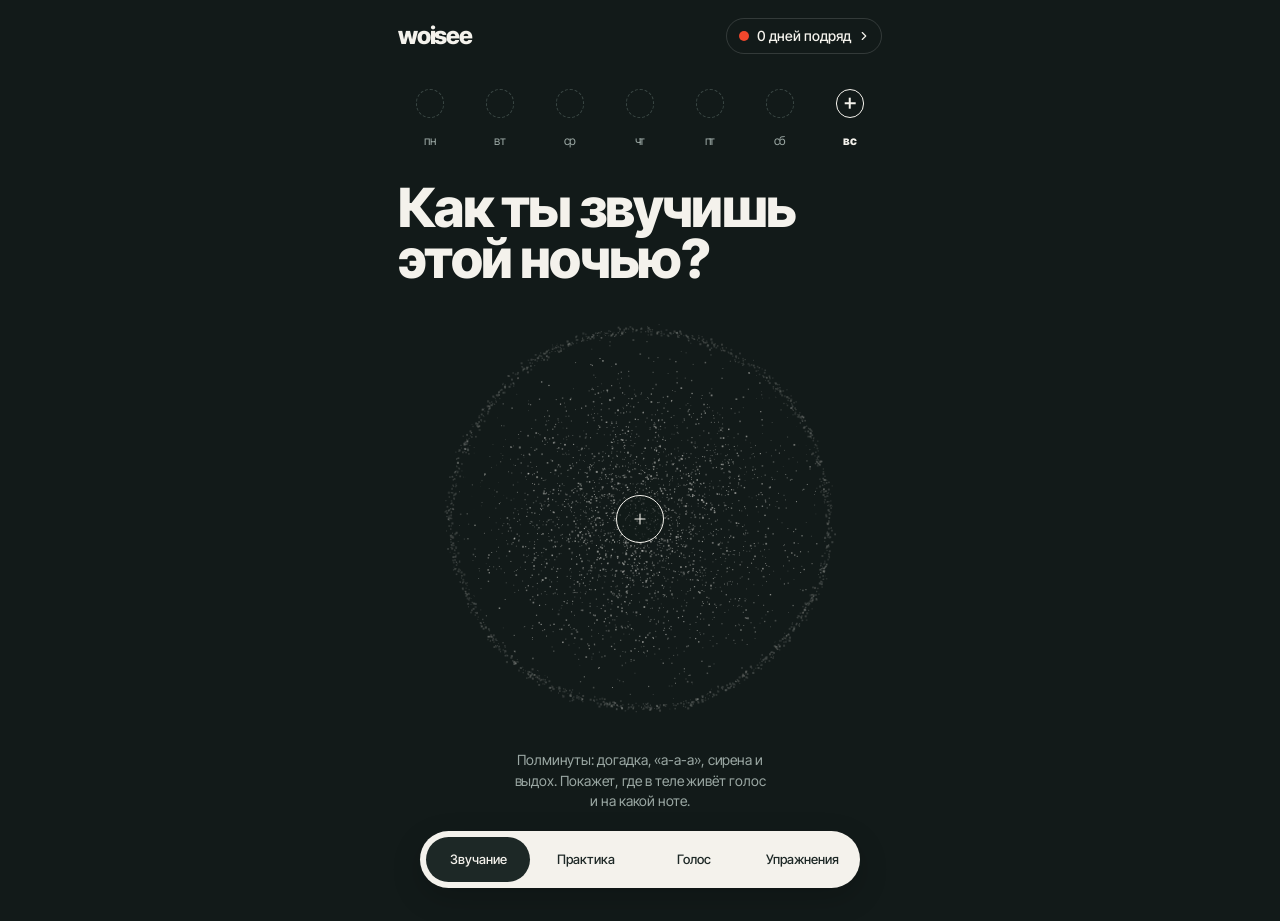
==== index.html @ 91c47e4f "Отпечаток: тело стоит на капсуле, подписи зон на всех шагах; кнопки меньше; профиль без повтора - сц" ====
<!doctype html>
<html lang="ru">
<head>
<meta charset="utf-8">
<meta name="viewport" content="width=device-width,initial-scale=1,viewport-fit=cover">
<meta name="theme-color" content="#121A19">
<meta name="apple-mobile-web-app-capable" content="yes">
<meta name="mobile-web-app-capable" content="yes">
<meta name="apple-mobile-web-app-title" content="woisee">
<meta name="apple-mobile-web-app-status-bar-style" content="black-translucent">
<meta name="description" content="Ежедневные занятия голосом на 15–30 минут">
<link rel="manifest" href="manifest.webmanifest">
<link rel="apple-touch-icon" href="apple-touch-icon.png">
<link rel="icon" type="image/png" href="icon-192.png">
<title>woisee</title>
<style>
@font-face{font-family:'Inter Tight';font-style:normal;font-weight:300;font-display:swap;src:url([data-uri]) format('woff2');unicode-range:U+0301,U+0400-045F,U+0490-0491,U+04B0-04B1,U+2116}
@font-face{font-family:'Inter Tight';font-style:normal;font-weight:300;font-display:swap;src:url([data-uri]) format('woff2');unicode-range:U+0000-00FF,U+0131,U+0152-0153,U+02BB-02BC,U+02C6,U+02DA,U+02DC,U+0304,U+0308,U+0329,U+2000-206F,U+2074,U+20AC,U+2122,U+2191,U+2193,U+2212,U+2215,U+FEFF,U+FFFD}
@font-face{font-family:'Inter Tight';font-style:normal;font-weight:400;font-display:swap;src:url([data-uri]) format('woff2');unicode-range:U+0301,U+0400-045F,U+0490-0491,U+04B0-04B1,U+2116}
@font-face{font-family:'Inter Tight';font-style:normal;font-weight:400;font-display:swap;src:url([data-uri]) format('woff2');unicode-range:U+0000-00FF,U+0131,U+0152-0153,U+02BB-02BC,U+02C6,U+02DA,U+02DC,U+0304,U+0308,U+0329,U+2000-206F,U+2074,U+20AC,U+2122,U+2191,U+2193,U+2212,U+2215,U+FEFF,U+FFFD}
@font-face{font-family:'Inter Tight';font-style:normal;font-weight:500;font-display:swap;src:url([data-uri]) format('woff2');unicode-range:U+0301,U+0400-045F,U+0490-0491,U+04B0-04B1,U+2116}
@font-face{font-family:'Inter Tight';font-style:normal;font-weight:500;font-display:swap;src:url([data-uri]) format('woff2');unicode-range:U+0000-00FF,U+0131,U+0152-0153,U+02BB-02BC,U+02C6,U+02DA,U+02DC,U+0304,U+0308,U+0329,U+2000-206F,U+2074,U+20AC,U+2122,U+2191,U+2193,U+2212,U+2215,U+FEFF,U+FFFD}
@font-face{font-family:'Inter Tight';font-style:normal;font-weight:600;font-display:swap;src:url([data-uri]) format('woff2');unicode-range:U+0301,U+0400-045F,U+0490-0491,U+04B0-04B1,U+2116}
@font-face{font-family:'Inter Tight';font-style:normal;font-weight:600;font-display:swap;src:url([data-uri]) format('woff2');unicode-range:U+0000-00FF,U+0131,U+0152-0153,U+02BB-02BC,U+02C6,U+02DA,U+02DC,U+0304,U+0308,U+0329,U+2000-206F,U+2074,U+20AC,U+2122,U+2191,U+2193,U+2212,U+2215,U+FEFF,U+FFFD}
@font-face{font-family:'Inter Tight';font-style:normal;font-weight:800;font-display:swap;src:url([data-uri]) format('woff2');unicode-range:U+0301,U+0400-045F,U+0490-0491,U+04B0-04B1,U+2116}
@font-face{font-family:'Inter Tight';font-style:normal;font-weight:800;font-display:swap;src:url([data-uri]) format('woff2');unicode-range:U+0000-00FF,U+0131,U+0152-0153,U+02BB-02BC,U+02C6,U+02DA,U+02DC,U+0304,U+0308,U+0329,U+2000-206F,U+2074,U+20AC,U+2122,U+2191,U+2193,U+2212,U+2215,U+FEFF,U+FFFD}

:root{padding-top:env(safe-area-inset-top,0px);padding-bottom:env(safe-area-inset-bottom,0px)}
body{margin:0;overscroll-behavior-y:none}
[hidden]{display:none!important}
img{max-width:100%}
button,.item,.row{touch-action:manipulation;-webkit-user-select:none;user-select:none}
.backup{display:flex;gap:10px;flex-wrap:wrap}

/* Layout: Swiss-style single column on warm grey paper. Huge numerals as heroes, hairline rules, a stack of colored block cards, a floating black capsule for nav and for the timer.
   Deliberately one light visual world, like the references. */
:root{
  /* palette, dark by default: Ebony ground, Vanilla text; Raspberry, Lemon Lime, Kale, Vanilla blocks; signal red */
  --paper:#121A19; --paper-2:#1D2826; --ink:#F4F2EC; --muted:#9AA7A3; --rule:rgba(255,254,252,.14); --soft:#2C3836;
  --signal:#F0472C; --lime:#ECF176; --deep:#DCDFD8;
  --rasp:#E780C0; --kale:#5EA879; --ebony:#192524; --vanilla:#FFFEFC;
  --f:"Inter Tight","Helvetica Neue",Helvetica,Arial,system-ui,sans-serif;
  color-scheme:dark;
}
html,body{height:100%}
body{background:var(--paper);color:var(--ink);font-family:var(--f);font-size:16px;line-height:1.45;-webkit-tap-highlight-color:transparent;letter-spacing:-.005em}
*{box-sizing:border-box}
button{font:inherit;color:inherit;background:none;border:0;cursor:pointer;padding:0;text-align:inherit}
button:focus-visible{outline:2px solid var(--signal);outline-offset:2px;border-radius:10px}
h1,h2,h3,h4{margin:0;text-wrap:balance;font-weight:800;letter-spacing:-.03em}
p{margin:0}
.num{font-variant-numeric:tabular-nums}
.b-body,.b-breath,.b-phon,.b-stage,.b-artic{--cf:var(--ebony);--cl:rgba(25,37,36,.2);--cbox:rgba(255,255,255,.55);--ca:var(--ebony)}
.b-body{--c:var(--rasp);--cai:var(--rasp)} .b-breath{--c:var(--lime);--cai:var(--lime)} .b-phon{--c:var(--kale);--cai:var(--kale);--cbox:rgba(255,255,255,.4)} .b-stage{--c:#D6DCD5;--cai:#D6DCD5}
.b-artic{--c:var(--vanilla);--cai:var(--vanilla);--cbox:rgba(25,37,36,.07)}
.b-duo{--c:#C9E2D3;--cai:#C9E2D3;--cf:var(--ebony);--cl:rgba(25,37,36,.2);--cbox:rgba(255,255,255,.55);--ca:var(--ebony)}

.app{max-width:520px;margin:0 auto;padding-left:max(18px,env(safe-area-inset-left,0px));padding-right:max(18px,env(safe-area-inset-right,0px));padding-block:18px calc(110px + env(safe-area-inset-bottom,0px));display:flex;flex-direction:column;gap:26px}
.top{display:flex;justify-content:space-between;align-items:center;gap:12px}
.logo{font-weight:800;font-size:24px;letter-spacing:-.05em;cursor:pointer}
.hero-dur{text-align:right;color:var(--muted);text-decoration:underline;text-decoration-thickness:1px;text-underline-offset:4px;text-decoration-color:rgba(154,167,163,.5)}
.gobtn{display:flex;align-items:center;justify-content:space-between;gap:14px;width:100%;background:var(--signal);color:#FFFEFC;border-radius:99px;padding:10px 10px 10px 26px;margin:0 0 22px;text-align:left}
.gobtn span{display:flex;flex-direction:column;gap:2px;min-width:0}
.gobtn b{font-size:20px;font-weight:700;letter-spacing:-.02em}
.gobtn small{font-size:14px;opacity:.85;white-space:nowrap;overflow:hidden;text-overflow:ellipsis}
.gobtn svg{flex:none;width:58px;height:58px;padding:17px;border-radius:50%;background:#FFFEFC;color:var(--signal)}
.choose-acts{display:flex;align-items:center;gap:18px;flex-wrap:wrap}
.toast{position:fixed;left:50%;transform:translateX(-50%);bottom:calc(112px + env(safe-area-inset-bottom,0px));z-index:22;display:flex;align-items:center;gap:14px;max-width:calc(100% - 36px);background:#2C3836;color:#F4F2EC;border-radius:99px;padding:10px 10px 10px 18px;font-size:14px;box-shadow:0 8px 24px rgba(0,0,0,.35);transition:opacity .35s}
.toast span{white-space:nowrap;overflow:hidden;text-overflow:ellipsis}
.toast button{flex:none;background:#F4F2EC;color:#192524;border-radius:99px;padding:8px 14px;font-weight:600}
.toast.out{opacity:0}
.streak{display:flex;align-items:center;gap:8px;font-size:14px;font-weight:500;border:1px solid var(--rule);border-radius:99px;padding:7px 10px 7px 12px}
.streak svg{width:14px;height:14px;margin-left:-2px}
.back{display:flex;align-items:center;gap:4px;font-size:15px;font-weight:600;margin-left:-6px}
.back svg{width:22px;height:22px;transform:translateY(1px)}
.streak i{width:10px;height:10px;border-radius:50%;background:var(--signal);display:block}
.kicker{font-size:14px;color:var(--muted)}
.rule{border:0;border-top:1px solid var(--rule);margin:0}
.lnk{font-weight:600;text-decoration:underline;text-underline-offset:3px;text-decoration-thickness:1px}
.note{font-size:14px;color:var(--muted)}
.pill{display:inline-flex;align-items:center;gap:6px;border:1px solid currentColor;border-radius:99px;padding:3px 11px;font-size:13px;font-weight:500}
.redpill{display:inline-block;background:var(--signal);color:var(--paper-2);border-radius:99px;padding:2px 10px;font-size:11px;font-weight:600;letter-spacing:.04em;text-transform:uppercase;white-space:nowrap}

/* choose */
.big-title{font-size:clamp(40px,12vw,54px);line-height:.95}
.menu{display:flex;flex-direction:column;border-top:1px solid var(--ink)}
.menu .item{display:grid;grid-template-columns:auto 1fr auto;gap:16px;align-items:center;width:100%;padding:18px 0;border-bottom:1px solid var(--ink)}
.menu .item b{font-weight:300;font-size:64px;line-height:.9;letter-spacing:-.05em;min-width:80px}
.menu .item span{font-size:15px;line-height:1.35}
.menu .item svg{width:22px;height:22px}
.menu .item:active{background:var(--lime)}
.menu .item[aria-pressed="true"] b{color:var(--signal)}
.warnbox{background:var(--lime);border-radius:18px;padding:14px 16px;font-size:15px}

/* today hero */
.hero{display:flex;flex-direction:column;gap:14px}
.hero-row{display:flex;justify-content:space-between;align-items:flex-end;gap:12px}
.hero-row h2{font-size:30px;line-height:1}
.hero-row .kicker{text-align:right}
.count{display:block;white-space:nowrap}
.count b{font-weight:300;font-size:clamp(84px,26vw,112px);line-height:.8;letter-spacing:-.06em;margin-right:10px}
.count span{display:inline-block;vertical-align:baseline;white-space:normal;font-size:15px;line-height:1.2}
.hero-grid{margin-top:57px}
.hero-row:has(.hero-dur){align-items:flex-start}
.hero-dur{line-height:1;padding-top:2.4px}
.plate-hit{--hit-t:3px;--hit-b:5px;position:relative;display:flex;align-items:flex-end;align-self:stretch;cursor:pointer;-webkit-tap-highlight-color:transparent}
.plate-hit::after{content:"";position:absolute;inset:var(--hit-t,0) -18px var(--hit-b,0) -36px}
.tl{display:flex;gap:3px;height:22px;margin-top:4px}
.tl .s{position:relative;background:var(--soft);min-width:4px}
.tl .s.dn{background:var(--ink)}
.tl .s.cur{background:repeating-linear-gradient(135deg,var(--ink) 0 2px,transparent 2px 5px)}
.tl .s.cur::before{content:"";position:absolute;left:-2px;top:-8px;bottom:-8px;width:2px;background:var(--ink)}
.tl .s .redpill{position:absolute;top:32px;left:-2px}
.tl-foot{display:flex;justify-content:space-between;gap:12px;margin-top:30px;font-size:14px}

/* stack of block cards */
.stack{display:flex;flex-direction:column}
.wrapS{position:relative;display:flex;flex-direction:column;gap:12px}
#pathCv{position:absolute;left:0;top:0;pointer-events:none;z-index:2}
.b-body,.b-phon{--cdot:#FFFEFC} .b-breath,.b-artic,.b-stage{--cdot:#192524}
.blk{background:var(--c);color:var(--cf);border-radius:30px;padding:20px 20px 46px;margin-top:-28px;position:relative;box-shadow:0 -1px 0 rgba(25,37,36,.08)}
.blk:first-child{margin-top:0}
.blk:last-child{padding-bottom:20px}
.blk header{display:grid;grid-template-columns:1fr auto;align-items:start;gap:12px}
.blk .idx{font-size:13px;font-weight:500;opacity:.7}
.blk h3{font-size:34px;line-height:1}
.blk .sub{font-size:14px;opacity:.75;margin-top:6px}
.blk .cnt{font-weight:300;font-size:44px;line-height:.9;letter-spacing:-.05em}
.blk .cnt small{font-size:18px}
.blk.closed h3{font-size:28px}
.blk.closed .cnt{font-size:34px}
.blk.closed .sub{display:none}
.blk ul{list-style:none;margin:16px 0 0;padding:0;border-top:1px solid var(--cl)}
.blk ul.nofirst{border-top-color:transparent}
.blk .row{display:grid;grid-template-columns:1fr auto 34px;gap:12px;align-items:center;width:100%;padding:13px 0;border-bottom:1px solid var(--cl)}
.blk li:last-child .row,.blk .row.before{border-bottom-color:transparent}
.blk .row .t{font-size:17px;font-weight:500;line-height:1.25;min-width:0}
.blk .row .d{font-size:14px;opacity:.7}
.box{width:30px;height:30px;border-radius:9px;background:var(--cbox);display:grid;place-items:center;justify-self:end}
.box svg{width:16px;height:16px}
.row.dn .t{text-decoration:line-through;text-decoration-thickness:1.5px;opacity:.55}
.row.dn .d{opacity:.4}
.row.dn .box{background:var(--ca);color:var(--cai);border-radius:50%}
.blk .row.lk{opacity:.42;cursor:default}
.blk .row.cur{margin:10px -8px;width:calc(100% + 16px);padding:18px 10px 18px 20px;border-bottom-color:transparent;grid-template-columns:1fr auto 50px}
.blk .row.cur .t{font-size:18px;font-weight:700}
.blk .row.cur .box{width:50px;height:50px;border-radius:50%;background:var(--ca);color:var(--cai)}
.blk .row.cur .box svg{width:20px;height:20px}
.donecard{background:var(--lime);border-radius:30px;padding:22px 20px;display:flex;flex-direction:column;gap:14px;--cdot:#192524}
.donecard h3{font-size:32px;line-height:1}

/* feel rows */
.feel{display:flex;flex-direction:column;border-top:1px solid var(--ink)}
.feel button{display:flex;justify-content:space-between;align-items:center;padding:12px 0;border-bottom:1px solid var(--ink);font-size:clamp(24px,7vw,30px);font-weight:500;text-transform:uppercase;letter-spacing:-.02em;width:100%}
.feel button::after{content:"";width:18px;height:18px;border-radius:50%;border:1.5px solid var(--ink)}
.feel button[aria-pressed="true"]::after{background:var(--ink)}

/* progress */
.p-hero{display:grid;grid-template-columns:auto 1fr;align-items:end;gap:14px}
.p-hero b{font-weight:800;font-size:clamp(120px,38vw,170px);line-height:.78;letter-spacing:-.07em}
.p-hero span{font-size:22px;font-weight:800;text-transform:uppercase;line-height:1;letter-spacing:-.02em;padding-bottom:6px}
.p-hero span small{display:block;font-size:22px;font-weight:300;color:var(--muted);text-transform:none;margin-top:4px}
.dots{display:grid;grid-template-columns:repeat(7,1fr);gap:7px}
.dots .h{font-size:11px;text-align:center;color:var(--muted)}
.dots .h.t{color:var(--signal)}
.dots i{aspect-ratio:1;max-width:100%;border-radius:50%;background:var(--soft);display:block}
.dots i.on{background:var(--ink)}
.dots i.now{background:var(--signal)}
.dots i.fut{background:transparent;border:1px solid var(--soft)}
.trio{display:grid;grid-template-columns:repeat(3,1fr);border-top:1px solid var(--ink);border-bottom:1px solid var(--ink)}
.trio div{padding:14px 0 12px 12px;border-left:1px solid var(--rule);display:flex;flex-direction:column;gap:4px}
.trio div:first-child{border-left:0;padding-left:0}
.trio b{font-weight:300;font-size:44px;line-height:.9;letter-spacing:-.05em}
.trio span{font-size:13px;color:var(--muted)}
.sec-h{display:flex;justify-content:space-between;align-items:baseline;gap:12px}
.sec-h h3{font-size:24px}
.donut-card{background:var(--paper-2);border-radius:30px;padding:20px;display:flex;flex-direction:column;gap:12px}
.donut{width:min(260px,70vw);aspect-ratio:1;max-width:100%;margin:0 auto;display:block}
.donut-foot{display:flex;justify-content:space-between;align-items:flex-end;gap:12px}
.donut-foot b{font-weight:300;font-size:72px;line-height:.8;letter-spacing:-.05em}
.snd-row{display:grid;grid-template-columns:repeat(4,1fr);border-top:1px solid var(--rule)}
.snd-row button{padding:10px 0;display:flex;flex-direction:column;gap:2px;align-items:flex-start;padding-left:10px;border-left:1px solid var(--rule)}
.snd-row button:first-child{border-left:0;padding-left:0}
.snd-row b{font-size:20px;font-weight:600}
.snd-row span{font-size:12px;color:var(--muted)}
.snd-row button[aria-pressed="true"] b{color:var(--signal)}
.hist{list-style:none;margin:0;padding:0;border-top:1px solid var(--ink)}
.hist li{display:grid;grid-template-columns:1fr auto;gap:12px;padding:12px 0;border-bottom:1px solid var(--rule);font-size:15px}
.hist .m{text-align:right;color:var(--muted)}
.toggle{display:flex;justify-content:space-between;align-items:center;gap:12px;padding:12px 0;border-top:1px solid var(--ink);border-bottom:1px solid var(--ink)}
.sw{width:50px;height:30px;border-radius:99px;background:var(--soft);position:relative;flex:none;transition:background .2s}
.sw::after{content:"";position:absolute;top:3px;left:3px;width:24px;height:24px;border-radius:50%;background:var(--paper-2);transition:left .2s}
.sw[aria-pressed="true"]{background:var(--ink)}
.sw[aria-pressed="true"]::after{left:23px}

/* library */
.lib{display:flex;flex-direction:column}
.lib h3{display:flex;align-items:center;gap:12px;font-size:clamp(28px,8vw,34px);font-weight:500;text-transform:uppercase;letter-spacing:-.03em;padding:18px 0 10px;border-bottom:1px solid var(--ink)}
.lib h3 i{width:18px;height:18px;border-radius:50%;background:var(--c);display:block;flex:none}
.lib .item{display:grid;grid-template-columns:1fr auto;gap:12px;align-items:baseline;width:100%;padding:13px 0;border-bottom:1px solid var(--rule);font-size:17px}
.lib .item .d{font-size:14px;color:var(--muted)}

/* floating nav capsule */
.nav{position:fixed;left:0;right:0;bottom:calc(12px + env(safe-area-inset-bottom,0px));z-index:5;padding-left:max(18px,env(safe-area-inset-left,0px));padding-right:max(18px,env(safe-area-inset-right,0px));pointer-events:none}
.nav nav{max-width:380px;margin:0 auto;background:var(--ink);border-radius:99px;padding:6px;display:grid;grid-template-columns:repeat(3,1fr);gap:4px;pointer-events:auto;box-shadow:0 10px 30px rgba(0,0,0,.18)}
.nav button{padding:13px 0;border-radius:99px;color:var(--paper-2);font-size:14px;font-weight:500;text-align:center}
.nav button[aria-current="page"]{background:var(--paper-2);color:var(--ink)}

/* exercise screen */
.ex{position:fixed;inset:0;z-index:20;background:var(--paper);overflow-y:auto;-webkit-overflow-scrolling:touch}
.ex-head{background:var(--c);color:var(--cf);border-radius:0 0 34px 34px}
.ex-head .in,.ex-body{max-width:520px;margin:0 auto;padding-left:max(18px,env(safe-area-inset-left,0px));padding-right:max(18px,env(safe-area-inset-right,0px))}
.ex-head .in{padding-block:calc(env(safe-area-inset-top,0px) + 16px) 26px;display:flex;flex-direction:column;gap:16px}
.ex-top{display:grid;grid-template-columns:40px 1fr auto;gap:14px;align-items:center}
.icon-btn{width:40px;height:40px;border-radius:50%;background:var(--cbox);display:flex;align-items:center;justify-content:center}
.icon-btn svg{width:20px;height:20px}
.segs{display:flex;gap:2px;height:6px}
.segs i{flex:1;background:var(--cl);border-radius:1px}
.segs i.dn{background:var(--ca)}
.segs i.cur{background:var(--paper-2)}
.skip{font-size:14px;font-weight:600}
.ex-title{font-size:clamp(34px,10vw,44px);line-height:.98}
.clock{display:flex;align-items:flex-end;justify-content:space-between;gap:12px}
.clock b{font-weight:300;font-size:clamp(76px,24vw,104px);line-height:.8;letter-spacing:-.06em;font-variant-numeric:tabular-nums}
.clock span{font-size:14px;padding-bottom:4px;text-align:right}
.ex-body{padding-block:22px calc(150px + env(safe-area-inset-bottom,0px));display:flex;flex-direction:column;gap:26px}
.sec{display:flex;flex-direction:column;gap:12px}
.sec h4{font-size:13px;font-weight:600;letter-spacing:.08em;text-transform:uppercase;padding-bottom:8px;border-bottom:1px solid var(--ink)}
.sec .lead{font-size:19px;line-height:1.4;font-weight:400;letter-spacing:-.01em}
.steps{list-style:none;margin:0;padding:0;display:flex;flex-direction:column}
.steps li{display:grid;grid-template-columns:44px 1fr;gap:10px;padding:12px 0;border-bottom:1px solid var(--rule);font-size:16px}
.steps li:first-child{padding-top:2px}
.steps .n{font-weight:300;font-size:30px;line-height:.9;letter-spacing:-.04em}
.feelbox{background:var(--lime);border-radius:22px;padding:16px 18px;font-size:16px}
.feelbox b{display:block;font-size:12px;letter-spacing:.08em;text-transform:uppercase;margin-bottom:6px}
.widget{display:flex;flex-direction:column;gap:12px}
.read{background:var(--paper-2);border-radius:22px;padding:20px;font-size:20px;line-height:1.5;white-space:pre-line;letter-spacing:-.01em}
.read .by{display:block;font-size:13px;color:var(--muted);margin-top:10px;white-space:normal}
.task{font-weight:600}
.bigtxt{background:var(--paper-2);border-radius:22px;padding:18px;font-size:clamp(22px,7vw,30px);font-weight:500;letter-spacing:-.02em;line-height:1.3;text-align:center;overflow-wrap:anywhere}
.listrows{list-style:none;margin:0;padding:0;border-top:1px solid var(--ink)}
.listrows li{display:flex;justify-content:space-between;gap:12px;padding:11px 0;border-bottom:1px solid var(--rule);font-size:16px}
.listrows .a{color:var(--muted);text-align:right}
.ghost{align-self:flex-start;border:1px solid var(--ink);border-radius:99px;padding:9px 16px;font-weight:500;font-size:14px}
.pacer{background:var(--signal);border-radius:30px;padding:18px;display:flex;flex-direction:column;align-items:center;gap:10px}
.pacer .wrap{position:relative;width:min(260px,70vw);aspect-ratio:1;max-width:100%}
.pacer svg{width:100%;height:100%;display:block}
.pacer .lbl{position:absolute;inset:0;display:flex;flex-direction:column;align-items:center;justify-content:center;color:var(--paper-2);text-align:center}
.pacer .lbl b{font-size:24px;font-weight:600;letter-spacing:-.02em}
.pacer .lbl span{font-size:44px;font-weight:300;line-height:1;font-variant-numeric:tabular-nums}
.pacer p{font-size:13px;color:var(--ink)}
.phase{background:var(--signal);border-radius:30px;padding:22px 20px;display:flex;justify-content:space-between;align-items:flex-end;gap:12px}
.phase b{font-size:30px;font-weight:800;letter-spacing:-.03em;line-height:1}
.phase span{font-size:72px;font-weight:300;line-height:.8;letter-spacing:-.05em;font-variant-numeric:tabular-nums}
.swatch{background:var(--paper-2);border-radius:30px;padding:18px;display:flex;flex-direction:column;gap:14px}
.snds{display:grid;grid-template-columns:repeat(4,1fr);gap:8px}
.snd{border:1px solid var(--ink);border-radius:16px;padding:12px 0;display:flex;flex-direction:column;align-items:center}
.snd b{font-size:22px;font-weight:600}
.snd span{font-size:11px;color:var(--muted)}
.snd[aria-pressed="true"]{background:var(--ink);color:var(--paper-2)}
.snd[aria-pressed="true"] span{color:var(--soft)}
.sw-line{display:flex;justify-content:space-between;align-items:flex-end;gap:12px}
.sw-num{font-weight:300;font-size:clamp(72px,22vw,96px);line-height:.8;letter-spacing:-.06em;font-variant-numeric:tabular-nums}
.sw-btn{width:96px;height:96px;border-radius:50%;background:var(--ink);color:var(--signal);font-weight:700;font-size:16px;flex:none;display:flex;align-items:center;justify-content:center;text-align:center;line-height:1.1}
.sw-btn.run{background:var(--signal);color:var(--ink)}
.rec{font-weight:700;color:var(--signal)}

/* timer capsule */
.tbar{position:fixed;left:0;right:0;bottom:calc(12px + env(safe-area-inset-bottom,0px));z-index:21;padding-left:max(18px,env(safe-area-inset-left,0px));padding-right:max(18px,env(safe-area-inset-right,0px))}
.cap{position:relative;overflow:hidden;max-width:484px;margin:0 auto;background:var(--ink);color:var(--paper-2);border-radius:99px;padding:8px 8px 8px 26px;display:grid;grid-template-columns:1fr auto;align-items:center;gap:10px;box-shadow:0 10px 30px rgba(0,0,0,.2)}
.cap .fill{position:absolute;left:0;top:0;bottom:0;width:0;background:var(--deep);transition:width .2s linear}
.cap .time,.cap .acts{position:relative}
.cap .time{display:flex;flex-direction:column}
.cap .time b{font-weight:300;font-size:34px;line-height:1;letter-spacing:-.04em;font-variant-numeric:tabular-nums}
.cap .time span{font-size:12px;opacity:.65}
.cap .time b.big{font-size:min(82px,calc((100vw - 223px) / 1.79));line-height:.73;letter-spacing:-.06em;position:relative;left:-10px;top:.7px}
.cap .acts{display:flex;align-items:center;gap:8px}
.go{width:68px;height:68px;border-radius:50%;background:var(--signal);color:var(--ink);font-weight:700;font-size:13px;letter-spacing:-.01em;display:flex;align-items:center;justify-content:center;text-align:center;line-height:1.05}
.go.alt{background:var(--paper-2)}
.chip{border:1px solid rgba(255,254,252,.35);border-radius:99px;padding:8px 12px;font-size:13px;font-weight:600;color:var(--paper-2)}
.cap.fin{background:var(--lime);color:var(--ink)}
.cap.fin .fill{display:none}
.cap.fin .time span{opacity:.7}
.cap.fin .go{background:var(--ink);color:var(--lime)}

/* day complete */
.ex.win{background:var(--lime)}
.win-in{max-width:520px;margin:0 auto;padding-left:max(18px,env(safe-area-inset-left,0px));padding-right:max(18px,env(safe-area-inset-right,0px));padding-block:calc(env(safe-area-inset-top,0px) + 18px) calc(40px + env(safe-area-inset-bottom,0px));display:flex;flex-direction:column;gap:26px}
.win-in .huge{font-weight:800;font-size:clamp(64px,20vw,92px);line-height:.85;letter-spacing:-.06em}
.win-in .mins{display:flex;align-items:flex-end;gap:12px}
.win-in .mins b{font-weight:300;font-size:120px;line-height:.78;letter-spacing:-.07em}
.win-in .mins span{font-size:18px;padding-bottom:6px}
.blackbtn{display:flex;justify-content:space-between;align-items:center;width:100%;background:var(--ink);color:var(--lime);border-radius:99px;padding:18px 24px;font-weight:600;font-size:17px}
.blackbtn svg{width:22px;height:22px}


/* voice form: dots on a transparent ground */
.vf-stage{position:relative;margin:-6px calc(-1 * max(18px,env(safe-area-inset-right,0px))) -6px calc(-1 * max(18px,env(safe-area-inset-left,0px)));aspect-ratio:1/1.08}
.vf-stage canvas{position:absolute;inset:0;width:100%;height:100%;display:block}
.vf-over{position:absolute;left:max(18px,env(safe-area-inset-left,0px));bottom:6px;display:flex;align-items:baseline;gap:10px;pointer-events:none}
.vf-over b{font-size:22px;font-weight:600;letter-spacing:-.02em}
.vf-over span{font-size:40px;font-weight:300;line-height:1}
.hero-grid{display:grid;grid-template-columns:1fr auto;gap:10px;align-items:end}
.plate-sm{--ph:calc(clamp(84px,26vw,112px) * .74);width:calc(var(--ph) * 2);height:calc(var(--ph) * 2);display:block;margin:calc(var(--ph) * -.5) calc(var(--ph) * -.2) calc(var(--ph) * -.5 + 1px) calc(var(--ph) * -.5);pointer-events:none}
.tlw{position:relative;height:40px;margin:2px -4px 37px}
.tlw canvas{width:100%;height:40px;display:block}
.tlw .redpill{position:absolute;top:42px;left:0}
.cal{display:grid;grid-template-columns:repeat(7,1fr);gap:8px}
.cal .h{font-size:11px;text-align:center;color:var(--muted)}
.cal .h.t{color:var(--signal)}
.cal-d{display:block;width:100%;aspect-ratio:1;max-width:100%;padding:0;border-radius:50%}
.cal-d canvas{width:100%;height:100%;display:block}
button.cal-d:active{transform:scale(.94)}
.win-plate{width:100%;aspect-ratio:1;max-width:100%;display:block}
.day-trace{width:100%;max-width:340px;aspect-ratio:1;display:block;margin:0 auto}
.measure{display:flex;flex-direction:column;gap:12px;width:100%;text-align:left;border:1.5px solid var(--ink);border-radius:30px;padding:20px}
.measure .m-top{display:grid;grid-template-columns:1fr auto;gap:12px;align-items:start}
.measure .idx{font-size:13px;color:var(--signal);font-weight:600}
.measure h3{font-size:30px;line-height:1}
.measure .sub{font-size:14px;color:var(--muted);margin-top:6px}
.m-rec{text-align:right}
.m-rec b{display:block;font-weight:300;font-size:56px;line-height:.85;letter-spacing:-.05em}
.m-rec span{font-size:12px;color:var(--muted)}
.m-chart{width:100%;height:56px;display:block}
.ex-chart{width:100%;height:170px;display:block;margin-top:8px}
.b-measure{--c:var(--signal)}
.scrim{position:fixed;inset:0;z-index:40;background:rgba(25,37,36,.45);display:flex;align-items:flex-end;justify-content:center}
.sheet{width:100%;max-width:520px;max-height:88vh;overflow-y:auto;background:var(--paper);border-radius:30px 30px 0 0;padding-left:max(18px,env(safe-area-inset-left,0px));padding-right:max(18px,env(safe-area-inset-right,0px));padding-block:22px calc(22px + env(safe-area-inset-bottom,0px));display:flex;flex-direction:column;gap:14px}
.sheet h3{font-size:26px;line-height:1.05}
.sheet-acts{display:flex;flex-direction:column;gap:10px;margin-top:4px}
.sheet .primary{display:flex;align-items:center;justify-content:center;min-height:54px;border-radius:99px;background:var(--ink);color:var(--paper);font-weight:600;font-size:17px}
.gif-ico{position:absolute;right:max(18px,env(safe-area-inset-right,0px));bottom:10px;width:46px;height:46px;border-radius:50%;display:grid;place-items:center;background:rgba(244,242,236,.1);color:var(--ink);border:1px solid var(--rule);-webkit-backdrop-filter:blur(8px);backdrop-filter:blur(8px)}
.blackbtn.wait{opacity:.5}
.blackbtn.ready{background:var(--signal);color:#fff}
.gif-ico svg{width:22px;height:22px}
.gif-ico.wait{opacity:.35;pointer-events:none}
.gif-ico.ready{background:var(--signal);border-color:var(--signal);color:#fff}
.sheet .day-stage{margin-left:calc(-1 * max(18px,env(safe-area-inset-left,0px)));margin-right:calc(-1 * max(18px,env(safe-area-inset-right,0px)))}
/* account */
.gbtn{display:flex;align-items:center;justify-content:center;gap:10px;width:100%;min-height:52px;border-radius:99px;background:#FFFFFF;color:#1F1F1F;font-weight:600;font-size:16px;border:1px solid rgba(25,37,36,.16)}
.gbtn svg{width:20px;height:20px}
.pr-acct{display:flex;flex-direction:column;gap:12px}
.pr-acct .ghost{align-self:center}
.nudge{display:flex;flex-direction:column;gap:10px;border:1px solid var(--ink);border-radius:26px;padding:18px}
.nudge b{font-size:22px;font-weight:800;letter-spacing:-.02em;line-height:1.05}
.nudge p{margin:0;font-size:15px}
/* profile */
.pr-top{height:36px}
.pr-gear{width:44px;height:44px;display:grid;place-items:center;margin:-4px -11px -4px 0;background:none;color:var(--ink)}
.pr-gear svg{width:22px;height:22px;transform:translateY(1px)}
.pr-hello{display:flex;flex-direction:column;gap:12px}
.pr-greet{position:relative}
.pr-greet h1{margin:0;font-weight:800;letter-spacing:-.05em;line-height:.9;font-size:64px;position:relative}
.pr-greet h1 span{display:block;overflow-wrap:anywhere;hyphens:auto}
.pr-notebtn{position:absolute;z-index:2;border-radius:50%}
#prCv{position:absolute;pointer-events:none;z-index:1}
.pr-streak{display:flex;flex-direction:column;gap:14px}
.pr-big{display:flex;align-items:last baseline;gap:12px}
.pr-big b{font-size:120px;font-weight:300;letter-spacing:-.07em;line-height:.78}
.pr-big span{font-size:15px;line-height:1.2}
.pr-week{display:grid;grid-template-columns:repeat(7,minmax(0,1fr));gap:2px}
.pr-day{display:flex;flex-direction:column;align-items:center;gap:4px;font-size:11px}
.pr-day canvas{width:100%;aspect-ratio:1;display:block}
.pr-day span{opacity:.6}
.pr-day span.t{opacity:1;font-weight:700}
.pr-day.off i{width:100%;aspect-ratio:1;display:grid;place-items:center}
.pr-day.off i::after{content:"";width:34%;aspect-ratio:1;border-radius:50%;border:1px dashed #3A4744}
.pr-note{border:1px solid var(--ink);border-radius:32px;padding:20px 8px 20px 20px;display:grid;grid-template-columns:minmax(0,1fr) 150px;align-items:center}
.pr-note>div:first-child{display:flex;flex-direction:column;gap:4px}
.pr-note b{font-size:64px;font-weight:800;letter-spacing:-.05em;line-height:.95}
.pr-note b.pr-none{font-size:30px;line-height:1;letter-spacing:-.03em}
.pr-note span{font-size:14px}
.pr-again{align-self:flex-start;margin-top:14px;font-size:14px;font-weight:400;color:var(--muted);text-underline-offset:4px;text-decoration-color:rgba(154,167,163,.5)}
.pr-form{width:150px;height:150px;animation:prBreath 4s ease-in-out infinite}
.pr-form canvas{width:150px;height:150px;display:block;animation:prOrbit 40s linear infinite}
@keyframes prOrbit{to{transform:rotate(360deg)}}
@keyframes prBreath{0%,100%{transform:scale(1)}50%{transform:scale(1.05)}}
@media (prefers-reduced-motion:reduce){.pr-form,.pr-form canvas{animation:none}}
.pr-tiles{display:grid;grid-template-columns:repeat(2,minmax(0,1fr));gap:10px}
.pr-tile{background:var(--c);color:var(--ebony);border-radius:26px;padding:16px;display:flex;flex-direction:column;gap:6px;min-height:140px}
.pr-tile>span:first-child{font-size:13px;opacity:.75}
.pr-tile b{font-size:48px;font-weight:300;letter-spacing:-.05em;line-height:.9}
.pr-tile b small{font-size:16px;letter-spacing:0;margin-left:4px}
.pr-tile>span:last-child{font-size:13px;margin-top:auto}
.pr-tile.dark{background:var(--paper-2);color:var(--ink)}
.pr-tile.dark>span{color:var(--muted);opacity:1}
.pr-sec{display:flex;flex-direction:column;gap:12px}
.pr-h{display:flex;justify-content:space-between;align-items:baseline;border-top:1px solid var(--ink);padding-top:14px}
.pr-h h2{margin:0;font-size:26px;font-weight:800;letter-spacing:-.03em}
.pr-map{max-width:none;width:calc(100% + 36px);margin:0 -18px}
.pr-hist{list-style:none;margin:0;padding:0}
.pr-row{display:grid;grid-template-columns:minmax(0,1fr) auto;gap:12px;width:100%;padding:13px 0;border-bottom:1px solid var(--rule);font-size:15px;text-align:left}
.pr-hist li:last-child .pr-row{border-bottom:0}
.pr-row .m{color:var(--muted);text-align:right}
.pr-title{margin:0;font-size:56px;font-weight:800;letter-spacing:-.05em;line-height:.9}
.pr-set{display:flex;flex-direction:column}
.pr-line{display:grid;grid-template-columns:minmax(0,1fr) auto;gap:16px;align-items:center;padding:14px 0;border-bottom:1px solid var(--rule);font-size:15px}
.pr-line small{display:block;font-size:13px;color:var(--muted);margin-top:2px}
.pr-name input{font:inherit;font-size:16px;color:var(--ink);background:transparent;border:0;border-bottom:1px solid var(--rule);padding:6px 0;width:150px;text-align:right}
.pr-name input:focus{outline:none;border-bottom-color:var(--ink)}
.pr-sw{width:52px;height:32px;border-radius:99px;background:var(--soft);position:relative;flex:none;transition:background .2s}
.pr-sw::after{content:"";position:absolute;top:3px;left:3px;width:26px;height:26px;border-radius:50%;background:var(--ink);transition:left .2s}
.pr-sw[aria-pressed="true"]{background:var(--lime)}
.pr-sw[aria-pressed="true"]::after{left:23px;background:var(--ebony)}
.ghost.wide{align-self:stretch;text-align:center;padding:14px}
.icon-btn.plain{background:var(--paper-2);flex:none}
/* v3 overlays: exhale counter, together labels, «С кем-то» */
.vf-exh{position:absolute;right:max(18px,env(safe-area-inset-right,0px));bottom:8px;font-weight:300;font-size:40px;letter-spacing:-.04em;pointer-events:none}
.vf-note{position:absolute;left:max(18px,env(safe-area-inset-left,0px));bottom:8px;display:flex;align-items:baseline;gap:8px;pointer-events:none}
.vf-note b{font-size:24px;font-weight:600}
.vf-note span{font-size:13px;color:var(--muted)}
.vf-duo{position:absolute;left:max(18px,env(safe-area-inset-left,0px));right:max(18px,env(safe-area-inset-right,0px));bottom:6px;display:flex;flex-direction:column;gap:2px;pointer-events:none}
.vf-duo b{font-size:22px;font-weight:600;letter-spacing:-.02em}
.vf-duo>span{font-size:13px;color:var(--muted)}
.vf-voices{position:absolute;right:0;bottom:2px;display:flex;flex-direction:column;align-items:flex-end;gap:3px;font-size:12px}
.vf-voices span{display:flex;align-items:center;gap:6px}
.vf-voices i{width:8px;height:8px;border-radius:50%;display:block}
.vf-with{position:absolute;top:10px;right:max(18px,env(safe-area-inset-right,0px));border:1px solid var(--rule);border-radius:99px;padding:6px 12px;font-size:13px;font-weight:600;background:var(--paper)}
.vf-with[aria-pressed="true"]{background:var(--ink);color:var(--paper);border-color:var(--ink)}
.free-side{flex:1;min-width:0;display:flex;flex-direction:column;gap:10px}
.seg2.small button{padding:7px 0;font-size:13px}
.msr .snd{border-color:var(--rule)}
.msr .snd[aria-pressed="true"]{background:transparent;color:var(--ink);border-color:var(--ink);box-shadow:inset 0 0 0 1px var(--ink)}
.msr .snd[aria-pressed="true"] span{color:var(--muted)}
.free-txt{font-size:15px;line-height:1.45}
.vmap{width:100%;max-width:420px;aspect-ratio:1;display:block;margin:0 auto}
/* tab Голос */
.seg2{display:grid;grid-template-columns:1fr 1fr;border:1px solid var(--ink);border-radius:99px;padding:4px;gap:4px}
.seg2 button{padding:11px 0;border-radius:99px;text-align:center;font-weight:600;font-size:15px}
.seg2 button[aria-selected="true"]{background:var(--ink);color:var(--paper)}
.msr{background:var(--paper-2);border-radius:30px;padding:18px;display:flex;flex-direction:column;gap:14px}
.vf-stage.free{aspect-ratio:1/1.16;margin-top:-10px;margin-bottom:-10px}
.free-ctl{display:flex;align-items:center;gap:16px}
.free-ctl .note{flex:1;min-width:0}
.go.big{width:96px;height:96px;font-size:16px;flex:none}
.go.big.alt{background:var(--ink);color:var(--signal)}
/* dark theme: on coloured and lime surfaces the text and lines turn dark */
.blk,.ex-head,.feelbox,.warnbox,.donecard,.ex.win,.cap.fin,.menu .item:active{--ink:var(--ebony);--muted:rgba(25,37,36,.68);--rule:rgba(25,37,36,.16);--paper-2:#FFFEFC;color:var(--ink)}
.cap{--paper-2:var(--ebony)}
.cap .chip{border-color:rgba(25,37,36,.25)}
.redpill{color:#FFFEFC}
.scrim{background:rgba(0,0,0,.6)}
.sheet{background:var(--paper-2)}
.sheet .ghost,.sheet .hist li{border-color:var(--rule)}
@media (prefers-reduced-motion: reduce){*{transition:none!important;animation:none!important}}

/* ---------- звучание: отпечаток, вкладка, профиль (tracker.js) ---------- */
.nav nav{max-width:440px;grid-template-columns:repeat(4,1fr)}
.nav button{font-size:13px;padding-left:2px;padding-right:2px}
.pt{position:fixed;inset:0;z-index:30;background:var(--paper);overflow-y:auto;-webkit-overflow-scrolling:touch;overscroll-behavior:contain;--cl:rgba(255,254,252,.16);--ca:var(--ink);--cbox:rgba(255,254,252,.08)}
.pt-flow{position:fixed;left:0;top:0;width:100%;height:100%;pointer-events:none;z-index:0}
.pt-in{position:relative;z-index:1;max-width:520px;margin:0 auto;padding:calc(env(safe-area-inset-top,0px) + 16px) max(18px,env(safe-area-inset-right,0px)) calc(130px + env(safe-area-inset-bottom,0px)) max(18px,env(safe-area-inset-left,0px));display:flex;flex-direction:column;gap:14px}
.pt-hint{color:var(--muted);font-size:15px;max-width:36ch;margin-top:-4px}
.pt-hint:empty{display:none}
.pt-stage{position:relative;flex:none;cursor:pointer}
.pt-stage canvas{display:block;width:100%;height:100%}
.pt-zones{position:absolute;inset:0;pointer-events:none}
.pt-zb{position:absolute;left:0;transform:translateY(-50%);text-align:left;display:flex;flex-direction:column;gap:1px;padding:6px 10px 6px 0;border-radius:14px;max-width:40%;opacity:.55;transition:opacity .25s,background .25s,padding .25s}
.pt-zb b{font-size:15px;font-weight:700;letter-spacing:-.02em;line-height:1.15}
.pt-zb span{font-size:11px;color:var(--muted);line-height:1.25}
.pt-stage.pick .pt-zb{pointer-events:auto;opacity:.9}
.pt-stage.compact .pt-zb span{display:none}
.pt-zb.on{opacity:1}
.pt-zb.on b::before{content:"";display:inline-block;width:8px;height:8px;border-radius:50%;background:var(--ink);margin-right:6px;vertical-align:.1em}
.pt-zb.guess{opacity:1;background:var(--rasp);color:var(--ebony);padding-left:10px}
.pt-zb.guess span{color:rgba(25,37,36,.7)}
.pt-res{display:flex;flex-direction:column;gap:18px}
.pt-res:empty{display:none}
.pt-table li{align-items:baseline}
.pt-was{color:var(--muted)}
.pt-dot{display:inline-block;width:9px;height:9px;border-radius:50%;margin-right:6px;vertical-align:.06em}
.pt-bar{z-index:31}
.pt-bar .cap .acts .chip{white-space:nowrap}
.pt-win{display:flex;flex-direction:column;gap:8px;border-top:1px solid var(--ink);padding-top:14px}
.pt-win b{font-size:24px;font-weight:800;letter-spacing:-.03em;line-height:1.05}
.pt-win span{font-size:15px}
.pt-win .blackbtn{margin-top:6px}
.wt-cta{background:var(--lime);color:var(--ebony)}
.pt-tiles{display:grid;grid-template-columns:repeat(2,minmax(0,1fr));gap:10px}
.pt-tiles .wide{grid-column:1/-1;min-height:0}
.pt-tiles .pr-tile{min-height:132px}
.pt-tiles .pr-tile>span:last-child{line-height:1.3}
.pt-note{font-size:40px!important;font-weight:800!important;letter-spacing:-.04em!important;line-height:1!important;display:flex;align-items:center}
.pt-note .pt-dot{width:14px;height:14px;margin-right:10px}
.pt-zline{display:block;width:100%;height:26px;margin-top:auto}
.pt-bar .go.line{background:transparent;color:var(--ink);box-shadow:inset 0 0 0 1px var(--ink)}
.pt-zbar{display:flex;gap:2px;height:10px;border-radius:5px;overflow:hidden;margin-top:auto;background:rgba(255,254,252,.06)}
.pt-zbar i{display:block;height:100%}
.pt-zl{display:flex;justify-content:space-between;gap:6px;font-size:12px!important;color:var(--muted)}

.cap.fin .chip{color:var(--ebony);border-color:rgba(25,37,36,.3)}
.tr-week{display:grid;grid-template-columns:repeat(7,minmax(0,1fr));gap:6px}
.tr-day{display:flex;flex-direction:column;align-items:center;gap:6px;font-size:12px;color:var(--muted)}
.tr-day.t{color:var(--ink);font-weight:700}
.tr-dc{width:100%;max-width:46px;aspect-ratio:1;border-radius:50%;position:relative;display:grid;place-items:center;overflow:hidden}
.tr-dc canvas{position:absolute;inset:0;width:100%;height:100%}
.tr-dc i{width:62%;aspect-ratio:1;border-radius:50%;border:1px dashed #3A4744}
.tr-dc.fut i{border-style:solid;border-color:rgba(255,254,252,.06)}
.tr-dc.empty i{border:1.5px solid var(--ink);position:relative}
.tr-dc.empty i::before,.tr-dc.empty i::after{content:"";position:absolute;left:50%;top:50%;width:40%;height:1.5px;background:var(--ink);transform:translate(-50%,-50%)}
.tr-dc.empty i::after{transform:translate(-50%,-50%) rotate(90deg)}
.tr-q{margin-top:6px}
/* the ring takes what is left of the screen after the header, week, title, button and the tab bar */
.tr-ring{position:relative;width:min(100%,calc(100svh - 470px),460px);min-width:200px;touch-action:none;aspect-ratio:1;margin:-6px auto -10px}
.tr-more{align-self:center;display:inline-flex;align-items:center;justify-content:center;min-height:40px;padding:0 18px;border:1px solid var(--rule);border-radius:99px;font-size:14px;font-weight:500;color:var(--ink)}
.tr-more:active{background:var(--paper-2)}
.tr-ring canvas{position:absolute;inset:0;width:100%;height:100%}
.tr-go{position:absolute;left:50%;top:50%;transform:translate(-50%,-50%);z-index:2;width:48px;height:48px;border-radius:50%;border:1px solid var(--ink);color:var(--ink);background:rgba(18,26,25,.55);display:grid;place-items:center}
.tr-go svg{width:22px;height:22px}
.tr-go:active{background:var(--paper-2)}
.tr-note{text-align:center;max-width:32ch;align-self:center}
.tr-list .tr-row{display:grid;grid-template-columns:auto 1fr auto;gap:12px;align-items:baseline;width:100%;text-align:left;font-size:15px}
.tr-list li{display:block;padding:0}
.tr-list .tr-row{padding:12px 0}
.tr-row small{display:block;font-size:12px;color:var(--muted)}
.tr-n{color:var(--muted);white-space:nowrap}
.pr-big span{max-width:12ch}
.pf{gap:18px}
.pf-ctl{display:flex;justify-content:space-between;align-items:center;gap:10px;border-top:1px solid var(--ink);padding-top:14px}
.pf-seg{display:flex;border:1px solid var(--rule);border-radius:99px;padding:4px}
.pf-seg button{width:44px;height:38px;border-radius:99px;font-weight:600;font-size:15px;color:var(--muted);display:grid;place-items:center}
.pf-seg button svg{width:22px;height:22px}
.pf-seg button[aria-selected="true"]{background:var(--ink);color:var(--paper)}
.pf-nav{display:flex;align-items:center;gap:4px;border:1px solid var(--rule);border-radius:99px;padding:4px;flex:1;max-width:250px}
.pf-nav button{width:38px;height:38px;border-radius:50%;display:grid;place-items:center;flex:none}
.pf-nav button svg{width:20px;height:20px}
.pf-nav button:disabled{opacity:.25}
.pf-nav span{flex:1;text-align:center;font-size:13px;font-weight:600;letter-spacing:.04em;text-transform:uppercase;white-space:nowrap}
.pf-nav.static{justify-content:center;height:48px}
#pfBody{display:flex;flex-direction:column;gap:18px}
#pfBody>.pf-voice{margin-top:14px}
.pf-voice{border:1px solid var(--ink);border-radius:32px;padding:20px 20px 12px;display:flex;flex-direction:column;gap:6px}
.pf-vtop{display:flex;justify-content:space-between;align-items:flex-start;gap:12px}
.pf-vtxt{display:flex;flex-direction:column;gap:4px}
.pf-vtxt>span:not(.note){font-size:14px}
.pf-note{font-size:64px;font-weight:800;letter-spacing:-.05em;line-height:.95}
.pf-note.none{font-size:30px;letter-spacing:-.03em;line-height:1}
.pf-voice canvas{display:block;width:100%;margin-top:4px}
.mini{display:flex;gap:4px;flex:none}
.mini button{font-size:12px;font-weight:600;padding:6px 10px;border-radius:99px;color:var(--muted);border:1px solid var(--rule)}
.mini button[aria-selected="true"]{color:var(--paper);background:var(--ink);border-color:var(--ink)}
.pf-cal{display:grid;grid-template-columns:repeat(7,minmax(0,1fr));gap:8px 6px;justify-items:center}
.pf-wh{font-size:12px;color:var(--muted);font-weight:600}
.pf-cd{display:flex;flex-direction:column;align-items:center;gap:4px;width:100%}
.pf-dc{width:100%;max-width:46px;aspect-ratio:1;border-radius:50%;position:relative;overflow:hidden;display:grid;place-items:center}
.pf-dc canvas{position:absolute;inset:0;width:100%;height:100%}
.pf-dc i{width:62%;aspect-ratio:1;border-radius:50%;border:1px dashed #3A4744}
.pf-dc.fut i{border-style:solid;border-color:rgba(255,254,252,.06)}
.pf-cd small{font-size:11px;color:var(--muted)}
.pf-cd.t small{color:var(--ink);font-weight:700}
.pf-map{display:block;width:100%}
.pf-maphead{display:grid;grid-template-columns:repeat(7,1fr);text-align:center;font-size:12px;font-weight:600;color:var(--muted);margin-bottom:-12px}
.pf-sday canvas{display:block;width:100%;max-width:340px;margin:0 auto}
.pf-fig{position:relative}
.pf-fig canvas{display:block;width:100%}
.pf-tip{position:absolute;pointer-events:none;background:var(--ink);color:var(--paper);font-size:12px;line-height:1.3;padding:7px 9px;border-radius:10px;white-space:nowrap;transform:translate(-50%,-100%);opacity:0;transition:opacity .12s;z-index:5}
</style>
</head>
<body>
<main class="app" id="view"></main>

<div class="nav"><nav>
  <button data-act="tab" data-v="track" id="t-track">Звучание</button>
  <button data-act="tab" data-v="path" id="t-path">Практика</button>
  <button data-act="tab" data-v="measure" id="t-measure">Голос</button>
  <button data-act="tab" data-v="library" id="t-library">Упражнения</button>
</nav></div>

<section class="ex" id="ex" hidden></section>
<div class="tbar" id="tbar" hidden></div>
<div class="scrim" id="scrim" hidden><div class="sheet" id="sheet" role="dialog" aria-modal="true"></div></div>
<script src="voiceform.js"></script><script src="field.js"></script><script src="voice3.js"></script><script src="gifenc.js"></script><script src="supabase.js"></script><script src="tracker.js"></script>
<script>
/* ---------- blocks and exercises (from the guide) ---------- */
const BLOCKS=[
 {id:'body',name:'Тело',sub:'Свободное тело — главный резонатор'},
 {id:'breath',name:'Дыхание',sub:'Топливо голоса: опора и спокойствие'},
 {id:'phon',name:'Фонация',sub:'Чистый объёмный звук без напряжения'},
 {id:'artic',name:'Артикуляция',sub:'Чёткие слова и живая речь'}
];
const BNAME={body:'Тело',breath:'Дыхание',phon:'Фонация',artic:'Артикуляция',duo:'Вместе',stage:'Перед выступлением'};

const EX={
 semi:{b:'body',t:'Полулежачее положение',d:360,
  why:'Голос рождается в теле. Зажатая спина и шея сдавливают дыхание и гортань. Лёжа позвоночник отдыхает от нагрузки, и тело «перезагружается». Это упражнение из техники Александера: оно учит состоянию спокойного баланса, которое потом переносится в вертикальное положение.',
  steps:['Лягте на пол, не на мягкую кровать. Под голову положите стопку книг такой высоты, чтобы подбородок не задирался вверх и не прижимался к груди. Шея продолжает линию позвоночника.','Согните ноги в коленях, стопы поставьте на пол на ширине таза. Ладони положите на нижнюю часть живота.','Нажмите «Начать» и ничего не делайте. Пусть сила тяжести работает за вас.','Замечайте, где тело касается пола: крестец, лопатки, затылок. Мысленно позвольте спине растекаться по полу.','Дышите спокойно. Живот на вдохе поднимается под ладонями, на выдохе опускается.'],
  feel:'тяжесть и тепло в спине, плечи сами опускаются к полу.'},
 shoulders:{b:'body',t:'Плечи: сжать и отпустить',d:75,
  why:'Плечи, поднятые к ушам, — частый привычный зажим. Он тянет за собой шею и гортань, голос становится напряжённым. Сначала мы сознательно создаём сильное напряжение, потом сбрасываем его. Так тело запоминает разницу.',
  steps:['Встаньте или сядьте прямо.','Медленно поднимите плечи к ушам, сожмите их как можно сильнее. Держите 5 секунд.','Резко сбросьте плечи вниз и выдохните со звуком облегчения: «Ха-а-а».','Повторите 5 раз.','Затем медленно вращайте плечами назад 5 раз и вперёд 5 раз. Движение плавное и широкое.'],
  feel:'плечи становятся тяжёлыми и опускаются ниже, чем были.'},
 neck:{b:'body',t:'Наклоны головы',d:60,
  why:'Через шею проходит путь от дыхания к голосу. Напряжённая шея сжимает гортань. Мягкое растяжение освобождает пространство вокруг неё.',
  steps:['Медленно наклоните голову к правому плечу. Плечо не поднимайте навстречу.','Почувствуйте, как тянется левая сторона шеи. Задержитесь на 15 секунд и дышите.','Вернитесь в центр и так же наклонитесь к левому плечу на 15 секунд.','Медленно опустите подбородок к груди. Почувствуйте растяжение по задней стороне шеи.'],
  feel:'мягкое растяжение без боли. Если больно, уменьшите амплитуду.'},
 face:{b:'body',t:'Внутренняя улыбка',d:45,
  why:'Мышцы лица напрямую связаны с напряжением в челюсти и гортани. Когда расслабляется лицо, следом отпускает челюсть, и звук проходит свободнее.',
  steps:['Закройте глаза. Представьте лёгкую тёплую улыбку внутри, губами улыбаться не нужно.','Почувствуйте, как от этого ощущения расслабляются глаза, щёки и лоб.','Приоткройте рот и круговыми движениями помассируйте точку чуть впереди ушей. Здесь крепятся жевательные мышцы.','Сильно зажмурьтесь, сморщите нос и сожмите губы. Держите маску напряжения 5 секунд.','Полностью отпустите лицо. Пусть челюсть слегка отвиснет.'],
  feel:'разница между маской напряжения и мягким лицом после неё.'},
 jaw:{b:'body',t:'Свободная челюсть',d:90,
  why:'Челюсть — «врата голоса». Сжатые зубы и тугие жевательные мышцы сужают канал, по которому идёт звук, и голос становится глухим и сдавленным. Когда челюсть свободна, голос сразу звучит объёмнее.',
  steps:['Помассируйте жевательные мышцы чуть впереди ушей, рот приоткрыт.','«Отвалившаяся челюсть»: представьте, что нижняя челюсть очень тяжёлая и падает вниз под своим весом. Посидите так 30 секунд, дышите спокойно.','«Жвачка»: с закрытым ртом медленно жуйте огромную вязкую жвачку. Двигайте челюстью вниз, вверх, вправо и влево.','Произносите «ба-ба-ба», «да-да-да», «га-га-га». На каждой гласной челюсть свободно падает.'],
  feel:'зубы разомкнуты, челюсть висит, а не держится.'},
 diaphragm:{b:'breath',t:'Дыхание животом',d:60,
  why:'Поверхностное дыхание грудью делает голос слабым, высоким и прерывистым. Кстати, так тело дышит при волнении. Дыхание животом (диафрагмой) даёт голосу опору, глубину и выносливость, а вам — спокойствие.',
  steps:['Проверка: положите одну руку на грудь, другую на живот и сделайте обычный вдох. Если первой поднимается грудь, дыхание верхнее. Это мы и меняем.','Обе ладони положите на живот. Можно стоя, сидя или лёжа.','Представьте, что живот — воздушный шарик. Вдохните носом и позвольте шарику надуться. Грудная клетка почти не двигается.','Выдохните ртом и позвольте шарику медленно сдуться.','Продолжайте медленно, без усилия. Просто наблюдайте.'],
  feel:'на вдохе ладони поднимаются, плечи остаются на месте.'},
 dog:{b:'breath',t:'«Собачка»',d:75,type:'intervals',ph:[['Дышите',30],['Отдых',15],['Дышите',30]],
  why:'Тренирует диафрагму и мышцы живота, которые держат опору голоса. Заодно снимает зажим с горла: при таком дыхании оно просто не может напрячься.',
  steps:['Встаньте, слегка наклонившись вперёд, руки положите на колени.','Рот приоткрыт, язык лежит свободно.','Дышите часто и поверхностно, как собака в жаркий день.','На каждом вдохе и выдохе чувствуйте толчки живота.','Следуйте подсказкам: 30 секунд дышите, 15 отдыхаете, ещё 30 дышите.'],
  feel:'работает живот, горло остаётся мягким. Если закружилась голова, остановитесь.'},
 exhale:{b:'breath',t:'Долгий выдох: С · Ш · З · Ж',d:60,type:'exhale',
  why:'Опора — это не большой вдох, а управляемый выдох. Чем дольше и ровнее вы умеете выдыхать, тем длиннее фраза звучит без напряжения в горле в конце. Здесь же видно, как растёт результат.',
  steps:['Встаньте прямо, ноги на ширине плеч. Сделайте спокойный вдох животом.','Выберите звук [С] ниже и нажмите «Старт выдоха».','Выдыхайте на [с], как проколотая шина: долго, ровно, без рывков. Мышцы живота мягко поддерживают поток.','Когда воздух закончится, нажмите «Стоп». Время сохранится.','Повторите на [ш], затем на звонких [з] и [ж]. Звонким нужно больше контроля.'],
  feel:'ровный поток и мягкая работа пресса. Цель — 30–40 секунд, начинаем с 15. Без головокружения.'},
 box:{b:'breath',t:'Дыхание на счёт 4-4-8-4',d:100,type:'breath',
  why:'Выдох в два раза длиннее вдоха включает систему расслабления организма. Это тренировка контроля и одновременно лучший способ снять волнение перед выступлением или важным разговором.',
  steps:['Сядьте или встаньте прямо, дышите животом.','Нажмите «Начать» и следуйте за кругом.','Круг растёт — вдох на 4 счёта.','Круг замер — задержка на 4.','Круг сжимается — выдох на 8.','Круг замер маленьким — задержка на 4. Всего пять циклов.'],
  feel:'сердце замедляется, плечи опускаются.'},
 yawn:{b:'phon',t:'Зевок и мягкое нёбо',d:60,
  why:'Мягкое нёбо — «шторка» в глубине рта. Она решает, пойдёт звук в нос (гнусавость) или в рот. Зевок поднимает нёбо и расширяет глотку, и голос становится объёмным.',
  steps:['Сделайте глубокий, сладкий зевок.','Почувствуйте, как в глубине рта поднимается нёбо и расширяется горло.','На пике зевка произнесите: А-А-А, О-О-О, Э-Э-Э. Звук объёмный и глубокий.','Повторите несколько раз.','Попробуйте сохранить ощущение «купола» во рту и скажите обычную фразу.'],
  feel:'простор во рту, как в куполе.'},
 attack:{b:'phon',t:'Мягкая атака звука',d:75,
  why:'Атака — это то, как вы начинаете звук. Жёсткая, со щелчком в горле, травмирует связки. Придыхательная тратит воздух, и голос звучит слабо. Мягкая атака — здоровая середина и основа бережного голоса.',
  steps:['Жёсткая атака: скажите «А! А! А!», начиная каждый звук с резкого щелчка в горле. Почувствуйте напряжение. Так делать не нужно.','Придыхательная атака: скажите «ХА-ХА-ХА», как будто сначала выдох, потом звук. Слышно, как утекает воздух.','Мягкая атака: представьте, что дышите на зеркало, чтобы оно запотело, но со звуком.','Начните с лёгкого [h], которое сразу становится гласной: hа-а-а, hо-о-о, hу-у-у.','Ищите чистое начало: без щелчка и без лишнего воздуха.'],
  feel:'звук начинается легко, как будто сам.'},
 hum:{b:'phon',t:'Гудение',d:90,
  why:'Лучший массаж для голосовых складок. Гудение снимает напряжение с гортани и направляет звук вперёд. Его можно делать и в течение дня, чтобы «перезагрузить» голос.',
  steps:['Сядьте прямо. Губы сомкнуты, зубы слегка разомкнуты.','Сделайте вдох животом.','На выдохе гудите на звук [м].','Ищите лёгкую вибрацию, щекотку на губах, в носу и на передних зубах.','Сначала гудите на одной ноте, потом плавно скользите вверх и вниз, как сирена.'],
  feel:'щекотка на губах — значит звук направлен вперёд, а горло не напряжено.'},
 straw:{b:'phon',t:'Гудение в соломинку',d:60,
  why:'Соломинка создаёт сопротивление на выходе и выравнивает давление над и под связками. Они вибрируют в самом щадящем режиме. Это современный метод из логопедии и одно из лучших упражнений для уставшего голоса.',
  steps:['Возьмите обычную коктейльную соломинку и плотно обхватите её губами.','Гудите через неё. Звук будет резонировать по всему лицу.','Скользите по высоте вверх и вниз.','Напойте через соломинку простую мелодию.','Нет соломинки? Делайте трель губами («лошадка») или языком по всему диапазону.'],
  feel:'вибрацию в губах и щеках, горло свободно.'},
 resonators:{b:'phon',t:'Три резонатора',d:90,
  why:'Голосовые складки дают слабый звук. Силу и красоту ему придают резонаторы — грудь, рот и голова. Когда вы их чувствуете, можно звучать громко без напряжения.',
  steps:['Грудь: положите руку на верх груди. Низким глубоким голосом скажите «А-О-У». Ищите вибрацию под ладонью. Это теплота голоса.','Рот: скажите «ДА-ДА-ДА», «ЛА-ЛА-ЛА». Почувствуйте, как язык ударяет по твёрдому нёбу. Это ясность.','Голова: положите пальцы на переносицу. Долго тяните [м] или [н]. Ищите вибрацию под пальцами. Это звонкость и полётность.'],
  feel:'вибрация переходит из груди в лицо.'},
 eight:{b:'phon',t:'Фигура восьмёрки',d:60,type:'big',big:'МММААА · ООО · УУУ · ЭЭЭ · ИИИ',
  why:'Соединяет все резонаторы в один ровный звук: тепло груди и звонкость головы.',
  steps:['Представьте перед собой горизонтальную восьмёрку, знак бесконечности.','На одном выдохе ведите голос по её линии, произнося строку ниже.','На А и О ощущайте грудь и рот, на Э и И — голову.','Звук перетекает плавно, без рывков.','Повторите несколько раз.'],
  feel:'один непрерывный звук, который меняет цвет, но не рвётся.'},
 send:{b:'phon',t:'Посылка звука',d:75,
  why:'Развивает проекцию — умение быть слышной на расстоянии без крика. Звук не выталкивается силой, а направляется в точку.',
  steps:['Выберите в комнате предмет, например картину на стене.','«Пошлите» в него звук [а], как будто бросаете мячик. Не кричите, а фокусируйте звук.','Выберите предмет подальше и пошлите звук туда.','Затем поближе. Меняйте расстояние.','Замечайте, как меняется внутренняя настройка под разное расстояние.'],
  feel:'звук летит вперёд, горло не толкает.'},
 siren:{b:'phon',t:'Сирена',d:60,
  why:'Растягивает и тренирует мышцы гортани, расширяет диапазон. Чем шире диапазон, тем живее интонации в обычной речи.',
  steps:['Выберите звук [у] или [и].','Начните с самой низкой ноты, какую можете взять.','Плавно скользите голосом вверх до самой высокой, хоть до писка.','И так же плавно обратно вниз.','Делайте легко и играючи. Красота звука сейчас не важна.'],
  feel:'плавное скольжение без «ступенек» и без боли.'},
 volume:{b:'phon',t:'От шёпота до крика',d:75,type:'ladder',
  why:'Голос, который умеет быть и тихим, и громким, выразительнее. Главное — громкость берётся от дыхания, а не от напряжённого горла.',
  steps:['Возьмите слово, например «Далеко».','Произнесите его шёпотом, как секрет.','Тихо, как будто человек стоит рядом.','Громче, как будто он в другом конце комнаты.','Крикните, как будто он на другом берегу реки.','И пройдите весь путь обратно до шёпота.'],
  feel:'громкость растёт за счёт живота, горло свободно.'},
 swing:{b:'phon',t:'Интонационные качели',d:120,type:'phrase',
  why:'Монотонный голос усыпляет. Мелодия речи передаёт смысл и эмоцию: одна и та же фраза может значить совсем разное.',
  steps:['Возьмите фразу ниже.','Скажите её как утверждение: интонация в конце вниз.','Как вопрос: интонация вверх.','С сомнением: интонация идёт волной.','С восторгом: широкий диапазон, скачки вверх.','С сарказмом.'],
  feel:'как сильно меняется смысл от одной мелодии.'},
 gym:{b:'artic',t:'Артикуляционная разминка',d:45,
  why:'Разминка для губ, языка и челюсти перед работой со словами. Когда мышцы активны, чёткая речь получается без лишнего усилия.',
  steps:['Губы: вытяните в трубочку, затем растяните в улыбку. Покрутите вытянутыми губами по часовой и против часовой стрелки.','Язык: упритесь кончиком в правую щёку, потом в левую. Высуньте язык и ведите от одного уголка губ к другому, как маятник. Поцокайте.','Челюсть: медленно откройте и закройте рот, подвигайте челюстью вправо и влево.','Каждое движение 5–10 раз. Удобно перед зеркалом.'],
  feel:'тепло в губах и языке.'},
 lips:{b:'artic',t:'Активные губы',d:75,
  why:'Вялые губы «съедают» звук. Активные губы фокусируют его и направляют вперёд.',
  steps:['«Лошадка»: с силой выдыхайте через расслабленные губы, чтобы они вибрировали. Добавьте голос и меняйте высоту.','«Трубочка — улыбка»: губы трубочкой, как для [у], затем широкая улыбка, как для [и]. У-И-У-И, сначала медленно, потом быстрее.','Энергично и чётко: ПА-ПО-ПУ-ПЭ-ПЫ, БА-БО-БУ-БЭ-БЫ, МА-МО-МУ-МЭ-МЫ.'],
  feel:'губы будто проснулись и слегка покалывают.'},
 tongue:{b:'artic',t:'Свободный язык',d:90,
  why:'Язык — главный артикулятор. Напряжение в его корне — одна из самых частых и незаметных проблем. Оно делает звук сдавленным.',
  steps:['«Чистка зубов»: кончиком языка «почистите» все зубы снаружи и изнутри. Сначала верхние, потом нижние.','«Уколы»: резко упирайтесь кончиком языка то в правую, то в левую щёку.','«Лопата и игла»: высуньте язык, сделайте его широким и плоским. Затем узким и острым. Чередуйте.','«Болтушка»: быстро и легко «бл-бл-бл», «тр-тр-тр». Язык свободно вибрирует.'],
  feel:'язык мягкий и подвижный, корень языка не каменеет.'},
 syll:{b:'artic',t:'Ряды согласных',d:45,type:'syll',
  why:'Взрывные согласные требуют точной работы губ и языка. Чёткие согласные — это разборчивая речь даже при тихом голосе.',
  steps:['Прочитайте первый ряд вслух, максимально чётко и энергично.','Каждая согласная — короткий взрыв.','Затем звонкий ряд.','Повторите оба ряда, немного быстрее.'],
  feel:'энергию в губах и кончике языка.'},
 twisters:{b:'artic',t:'Скороговорки',d:120,type:'twister',
  why:'Классика для дикции. Скорость — не цель. Важно сохранить чёткость каждого звука, когда разгоняешься.',
  steps:['Прочитайте скороговорку медленно, как будто «впечатываете» каждый звук.','Второй раз — в обычном темпе.','Третий раз — быстро, не теряя чёткости.','Возьмите следующую кнопкой под текстом.'],
  feel:'ни один звук не «проглатывается».'},
 vowels:{b:'artic',t:'Протяжные гласные',d:60,type:'big',big:'И · Э · А · О · У · Ы',
  why:'Гласные — основа звучания. Именно на них звук летит. Ясные долгие гласные делают голос полётным.',
  steps:['Сделайте вдох животом.','Тяните [и] на одном выдохе, долго и ровно, как нить.','Затем так же Э, А, О, У, Ы.','Посылайте каждый звук далеко вперёд. И — узкий и острый, летит как стрела. А — широкий, заполняет всё пространство.'],
  feel:'ровную нить звука без дрожи.'},
 cork:{b:'artic',t:'Пробка',d:180,type:'reading',task:'С пробкой — 2 минуты, потом тот же текст без неё.',
  why:'Пробка заставляет губы и язык работать с усилием. Когда её убираешь, речь становится заметно легче и чётче. Одно из самых результативных упражнений для дикции.',
  steps:['Возьмите чистую винную пробку и неглубоко зажмите её передними зубами.','Читайте вслух текст ниже. Старайтесь говорить разборчиво — языку и губам придётся работать с усилием.','Читайте так около двух минут.','Выньте пробку и прочитайте тот же текст ещё раз.'],
  feel:'лёгкость и свободу во рту после пробки. Нет пробки — подойдёт карандаш поперёк зубов.'},
 tempo:{b:'artic',t:'Смена темпа',d:120,type:'reading',task:'Три раза: очень медленно, обычно, очень быстро.',
  why:'Быстрый темп передаёт энергию и волнение, медленный — важность и вдумчивость. Умение сознательно менять скорость делает речь гибкой.',
  steps:['Прочитайте текст очень медленно, как будто каждое слово весит тонну.','Затем в своём обычном темпе.','Затем очень быстро, как будто опаздываете на поезд.'],
  feel:'как меняется впечатление от одного и того же текста.'},
 pause:{b:'artic',t:'Магия паузы',d:120,type:'reading',phrase:'Самое главное, что я хочу вам сказать, это… ‖ …что мы победили.',task:'Сначала фраза с паузой, потом текст.',
  why:'Пауза — самый сильный инструмент выразительности. Она создаёт напряжение, даёт время понять сказанное и подчёркивает главное.',
  steps:['Скажите фразу ниже с короткой паузой на знаке ‖.','Теперь с очень длинной паузой — 3–5 секунд.','Почувствуйте, как меняется вес последних слов.','Прочитайте текст, делая паузы на всех знаках препинания. Дайте мысли отзвучать.'],
  feel:'тишина не пугает, а держит внимание.'},
 reading:{b:'artic',t:'Чтение вслух',d:120,type:'reading',task:'Как будто рассказываете это кому-то.',
  why:'Собираем всё вместе: дыхание, звук вперёд, чёткость и паузы в живом тексте.',
  steps:['Сделайте вдох животом.','Прочитайте текст вслух, обращаясь к воображаемому слушателю.','Делайте паузы на знаках препинания.','Прочитайте второй раз, добавив интонации и посылая звук вперёд.'],
  feel:'текст звучит без усилия, окончания слов ясные.'},
 duo_unison:{b:'duo',t:'Одна нота',d:90,
  why:'Двое поют одну ноту. Когда голоса чуть расходятся, звук пульсирует — это биения: их частота равна разнице частот. Подстроиться, пока пульс не замрёт, — лучшая тренировка слуха и точности.',
  steps:['Сядьте рядом с телефоном и нажмите «Начать». Пластина сама слышит, сколько голосов звучит.','Первый тянет удобную ноту на «у» или «м».','Второй вступает на ту же ноту.','Пока голоса чуть расходятся, звук и форма пульсируют. Подстраивайтесь, пока пульс не замрёт.','Когда строй найден, форма течёт по кругу единым целым. Поменяйтесь: теперь начинает второй.'],
  feel:'биения замедляются и исчезают — строй найден.'},
 duo_intervals:{b:'duo',t:'Интервалы',d:120,
  why:'Второй голос строит интервал от первого. Устойчивые интервалы — октава, квинта, терция — вплетают два узора в общий рисунок. Секунда и тритон дрожат: это напряжение, а не ошибка.',
  steps:['Первый тянет ровную удобную ноту.','Второй ищет октаву выше: та же симметрия, больше колец.','Затем квинту: два узора переплетаются.','Затем большую терцию.','Когда интервал точный, узоры сплетаются в устойчивый общий рисунок. Держите его, потом поменяйтесь ролями.'],
  feel:'устойчивый общий рисунок на консонансе.'},
 duo_chord:{b:'duo',t:'Аккорд',d:120,
  why:'Трое собирают трезвучие: нижний голос, терция и квинта. Когда все в строю, три формы сливаются и вращаются вместе.',
  steps:['Нижний голос тянет удобную ноту.','Второй строит большую терцию сверху.','Третий — квинту.','Подстраивайтесь, пока три формы не сольются и не начнут вращаться вместе.','Попробуйте минорное: средний голос опускается на полтона.'],
  feel:'три узора сливаются в один и вращаются вместе.'},
 ground:{b:'stage',t:'Заземление',d:90,
  why:'Перед выступлением тело переходит в режим «бей или беги»: сердце стучит, дыхание поверхностное, голос дрожит. Устойчивость в ногах и длинный выдох возвращают контроль.',
  steps:['Встаньте прямо. Почувствуйте стопами пол.','Представьте, что из стоп в землю уходят корни. Почувствуйте устойчивость.','Сделайте 5–6 циклов дыхания: вдох на 4, задержка на 4, выдох на 8, задержка на 4.','Пожмите плечами и сбросьте их. Сделайте трель губами.'],
  feel:'устойчивость и замедление.'},
 critic:{b:'stage',t:'Внутренний критик',d:75,
  why:'Голос в голове, который говорит «у тебя не получится», мешает звучать уверенно. Дистанция от него и фокус на слушателях — лучшее средство от страха.',
  steps:['Дайте критику смешное имя, например «Ворчун».','Мысленно поблагодарите: «Спасибо, Ворчун, я знаю, ты меня бережёшь. Но сейчас я справлюсь».','Переключите фокус с себя на слушателей: что я хочу донести? Чем я могу быть им полезна?'],
  feel:'внимание уходит от себя к людям.'},
 intent:{b:'stage',t:'Сила намерения',d:90,
  why:'Голос с ясным намерением звучит убедительно. Намерение — это не «выступить хорошо», а «вдохновить» или «ясно объяснить».',
  steps:['Выберите намерение: вдохновить, ясно объяснить, успокоить.','Расскажите вслух о своём дне в 3–4 фразах с этим намерением.','Смените намерение и расскажите то же самое.','Слушайте, как меняется голос.'],
  feel:'голос сам меняет окраску под намерение.'}
};

const FOCI=[
 {id:'opora',name:'Опора',ex:['box','volume','send','attack','resonators']},
 {id:'res',name:'Резонанс',ex:['resonators','yawn','send','vowels','siren','attack']},
 {id:'range',name:'Диапазон',ex:['siren','swing','attack','volume','yawn']},
 {id:'diction',name:'Дикция',ex:['tongue','cork','lips','jaw','vowels']},
 {id:'expr',name:'Выразительность',ex:['pause','tempo','swing','volume']},
 {id:'free',name:'Свобода',ex:['jaw','tongue','yawn','attack','lips','siren']}
];
const CORE=['shoulders','neck','face','diaphragm','dog','hum','straw','eight','gym','syll','twisters'];
const DUR_TEXT={15:'Базовая разминка: тело, дыхание, звук и дикция.',20:'Разминка и ещё несколько упражнений на акцент дня.',30:'Полное занятие, начиная с упражнения лёжа на полу.'};

const TWISTERS=['На дворе трава, на траве дрова, не руби дрова на траве двора.','Корабли лавировали, лавировали, да не вылавировали.','Бык тупогуб, тупогубенький бычок, у быка бела губа была тупа.','Шла Саша по шоссе и сосала сушку.','Карл у Клары украл кораллы, а Клара у Карла украла кларнет.','От топота копыт пыль по полю летит.','Ехал Грека через реку, видит Грека — в реке рак. Сунул Грека руку в реку, рак за руку Греку цап!','Сшит колпак не по-колпаковски, надо колпак переколпаковать.'];
const PHRASES=['Сегодня хорошая погода.','Ты придёшь завтра.','Это мой выбор.','Мы снова встретились.'];
const MOODS=[['Утверждение','↘ вниз'],['Вопрос','↗ вверх'],['Сомнение','волной'],['Восторг','широко, со скачками'],['Сарказм','с нажимом']];
const WORDS=['Далеко','Иди сюда','Я здесь'];
const LADDER=[['Шёпот','делюсь секретом'],['Тихо','человек рядом'],['Громко','в другом конце комнаты'],['Крик','на другом берегу реки']];
const POEMS=[
 {a:'А. С. Пушкин',t:'Зимнее утро',x:'Мороз и солнце; день чудесный!\nЕщё ты дремлешь, друг прелестный —\nПора, красавица, проснись:\nОткрой сомкнуты негой взоры\nНавстречу северной Авроры,\nЗвездою севера явись!'},
 {a:'Ф. И. Тютчев',t:'Весенняя гроза',x:'Люблю грозу в начале мая,\nКогда весенний, первый гром,\nКак бы резвяся и играя,\nГрохочет в небе голубом.'},
 {a:'М. Ю. Лермонтов',t:'Парус',x:'Белеет парус одинокой\nВ тумане моря голубом!..\nЧто ищет он в стране далёкой?\nЧто кинул он в краю родном?..'},
 {a:'А. А. Фет',x:'Я пришёл к тебе с приветом,\nРассказать, что солнце встало,\nЧто оно горячим светом\nПо листам затрепетало;'}
];
const SOUNDS={s:'С',sh:'Ш',z:'З',zh:'Ж'};


/* ---------- voice form v3: note → rays, octave → rings; noise and breath; together (see "woisee v3: нота, шум, вместе") ---------- */
const HAS_FORM=typeof window.Field!=='undefined'&&typeof window.VoiceForm!=='undefined'&&typeof window.Voice3!=='undefined';
const FC={dot:'#F4F2EC',ground:'#121A19',ink:'#192524',vanilla:'#FFFEFC',rasp:'#E780C0',lime:'#ECF176',kale:'#5EA879',ebony:'#192524',signal:'#F0472C',soft:'#C9CEC8'};
/* plate colours per background: dots only, never a filled plate */
const PAL={
  white:{body:'#E780C0',breath:'#C2C73A',phon:'#5EA879',artic:'#192524',duo:'#5EA879',pale:'#B8BEB7'},
  dark:{body:'#E780C0',breath:'#ECF176',phon:'#5EA879',artic:'#FFFEFC',duo:'#5EA879',pale:'#4A5754'},
  lime:{body:'#D9539F',breath:'#7C8120',phon:'#3F8A5B',artic:'#192524',duo:'#3F8A5B',pale:'#B7BC52'}
};
const REDUCED=()=>matchMedia('(prefers-reduced-motion: reduce)').matches;
/* one main link per exercise; breathing exercises now listen too (exhale and sibilants are visible) */
const VLINK={
 pitch:['siren','swing','eight','yawn'],
 stab:['hum','straw','resonators','vowels'],
 vol:['volume','send'],
 attack:['attack','lips','tongue','syll','twisters','tempo'],
 pause:['pause','reading','cork'],
 noise:['dog','shoulders','box','diaphragm'],
 duo:['duo_unison','duo_intervals','duo_chord']
};
function vlink(id){for(const k in VLINK)if(VLINK[k].includes(id))return k;return null;}
function usesMic(id){return id!=='exhale';}
/* exercises without voice: the form follows the room and the breath */
function isAmbient(id){const k=vlink(id);return !k||k==='noise';}
function isDuo(id){return vlink(id)==='duo';}
const COMFORT_DEFAULT=55;
function uOfMidi(midi){const ref=data.profile.ref||COMFORT_DEFAULT,refOct=Math.floor(ref/12)-1;return Math.max(0,Math.min(47,midi-12*refOct));}
function formOpts(o){o.rain=data.profile.rain!==false;o.crisp=data.profile.lace!==true;o.mono=FC.dot;return o;}

const vf={live:null,listening:false,raf:0,t:0,last:0,rec:null,err:false};
function micAllowed(){return HAS_FORM&&data.profile.micOff!==true&&!!(navigator.mediaDevices&&navigator.mediaDevices.getUserMedia);}
function needMicAsk(){return usesMic(ex.id)&&micAllowed()&&!data.profile.mic;}
function ensureLive(){if(!vf.live)vf.live=new Voice3.Live(innerWidth<700?5000:8000);vf.live.setOpts(formOpts({}));return vf.live;}

function formPanel(e){
  if(!HAS_FORM||ex.id==='exhale')return '';
  return `<div class="vf-stage"><canvas id="vfCv" aria-hidden="true"></canvas>
  </div>`;
}
function formOpen(){
  if(!HAS_FORM||!$('vfCv'))return;
  const L=ensureLive();L.solo.ghosts.length=0;L.solo.exh=0;L.solo.exhLast=0;L.mixT=0;L.many=0;
  vf.t=0;vf.err=false;clipReset();
  vf.rec={notes:[],att:0,noise:0,pause:0,cur:null,mic:false,exhMax:0,cent:0,centN:0,voices:1};
  cancelAnimationFrame(vf.raf);vf.last=performance.now();vf.raf=requestAnimationFrame(formFrame);
}
function formClose(){cancelAnimationFrame(vf.raf);vf.raf=0;stopListening();}
/* the one-time question about the microphone lives in a sheet, not in the exercise */
function askMic(){
  openSheet(`<h3>Голос соберёт форму</h3>
    <p>Во всех упражнениях woisee слушает микрофон: нота собирает точки в форму, выдох раздувает облако, пауза рассыпает. Там, где голоса нет, точки следуют за дыханием и звуками вокруг. Если звучат несколько голосов, их формы сплетаются в общий узор.</p>
    <p class="note">Звук не записывается и не покидает телефон. Сохраняются только признаки голоса для картинки дня и карты голоса. Выключить можно в настройках на странице прогресса.</p>
    <div class="sheet-acts"><button class="primary" data-act="micyes">Включить микрофон</button><button class="ghost wide" data-act="micno">Без микрофона</button></div>`);
}
async function startListening(){
  if(!usesMic(ex.id)||!micAllowed()||vf.listening)return;
  try{
    const L=ensureLive();await L.start();L.solo.opt.ambient=isAmbient(ex.id);L.solo.amb=null;L.solo.ambFloor=null;
    if(data.profile.ref&&L.voice.ref==null)L.voice.ref=data.profile.ref;
    vf.listening=true;vf.rec.mic=true;
    if(data.profile.mic!=='granted'){data.profile.mic='granted';saveProfile();}
  }catch(e){vf.err=true;vf.listening=false;if(data.profile.mic!=='denied'){data.profile.mic='denied';saveProfile();}}
}
function stopListening(){
  if(vf.live&&vf.live.on){collectMulti();vf.live.stop();}
  if(vf.live)vf.live.solo.opt.ambient=false;
  vf.listening=false;closeSeg();
}
/* without a live voice: a breathing cloud, or a demo of the exercise's main link */
function sampleTarget(dt){
  const so=vf.live.solo,e=EX[ex.id],k=vlink(ex.id),el=elapsed(),base={u:19,stab:.9,amp:.4,e:1,hold:.9,noise:0,cent:.5,vo:1};
  if(e.type==='breath'){
    const c=(ex.status==='ready'?vf.t:el)%20,amp=c<4?c/4:c<8?1:c<16?1-(c-8)/8:0,exh=c>=8&&c<16;
    so.target(Object.assign(base,{amp,e:exh?1:.35,hold:exh?0:.6,noise:exh?1:0,cent:.12,vo:exh?0:1}));so.exh=exh?(c-8):0;return;
  }
  if(e.type==='intervals'&&ex.status!=='ready'){
    let acc=0,rest=false;for(const ph of e.ph){if(el<acc+ph[1]){rest=ph[0]==='Отдых';break;}acc+=ph[1];}
    so.target(Object.assign(base,rest?{stab:.8,amp:.15,e:.1,hold:.5,noise:0,vo:1}:{stab:.2,amp:.55,e:1,hold:0,noise:1,cent:.35,vo:0}));so.exh=0;return;
  }
  if(!k){const c=vf.t%10,amp=c<4?c/4:1-(c-4)/6;so.target(Object.assign(base,{amp,e:.3,hold:.4}));return;}
  const c=vf.t%9;
  if(k==='noise'){so.target(Object.assign(base,{stab:.2,amp:.4,e:c>7?.08:1,hold:0,noise:c>7?0:1,cent:c<3?.9:c<5.5?.55:.12,vo:0}));return;}
  if(k==='pitch'){so.target(Object.assign(base,{u:12+[0,2,4,5,7,9,11,12,7][Math.floor(c)]}));return;}
  if(k==='vol'){so.target(Object.assign(base,{amp:c<4.5?c/4.5:1-(c-4.5)/4.5}));return;}
  if(k==='attack'&&Math.floor(vf.t*1.2)!==Math.floor((vf.t-dt)*1.2)&&c<6)base.kick=.8;
  so.target(Object.assign(base,{amp:.35,hold:Math.min(1,c/2.5),e:c>7.5?.08:1}));
}
function fitLive(cv){const d=Math.min(devicePixelRatio||1,2),w=cv.clientWidth,h=cv.clientHeight;if(cv.width!==Math.round(w*d)||cv.height!==Math.round(h*d)){cv.width=Math.round(w*d);cv.height=Math.round(h*d);}const ctx=cv.getContext('2d');ctx.setTransform(d,0,0,d,0,0);ctx.clearRect(0,0,w,h);return {ctx,w,h};}
function formFrame(now){
  if(!ex.open||!$('vfCv')){vf.raf=0;return;}
  const dt=Math.min(.05,(now-vf.last)/1000);vf.last=now;vf.t+=dt;
  const L=vf.live,{ctx,w,h}=fitLive($('vfCv'));
  if(vf.listening&&L.on){
    const r=L.update(dt);
    if(r.kick)vf.rec.att++;
    if(L.mixT>.5)vf.rec.voices=Math.max(vf.rec.voices,r.voices);
    track(dt,r.info);clipTick(r,dt,now);
    if(L.voice.f.calibrated&&!data.profile.ref){data.profile.ref=L.voice.ref;saveProfile();}
  }else{L.idle(dt);if(!REDUCED()||vf.t<.1)sampleTarget(dt);}
  L.step(dt);L.draw(ctx,w,h,.54);
  if(ex.status==='run')clipCapture(L,w,h,.54,now);
  vf.raf=requestAnimationFrame(formFrame);
}
/* features for the picture of the day and the voice map: held notes (absolute midi), noise, exhale. No audio is kept. */
function track(dt,info){
  const r=vf.rec,so=vf.live.solo;
  if(info.noise>.5&&!info.voiced){r.noise+=dt;r.cent+=info.cent*dt;r.centN+=dt;}
  if(info.silent)r.pause+=dt;
  r.exhMax=Math.max(r.exhMax,so.exhLast||0);
  if(info.voiced&&info.stab>.6){
    if(!r.cur)r.cur={midi:0,stab:0,lvl:0,sec:0};
    const c=r.cur,w=c.sec+dt;c.midi=(c.midi*c.sec+info.midi*dt)/w;c.stab=(c.stab*c.sec+info.stab*dt)/w;c.lvl=(c.lvl*c.sec+Math.min(1,info.level||0)*dt)/w;c.sec=w;
    if(Math.abs(info.midi-c.midi)>.6){closeSeg();}
  }else closeSeg();
}
function closeSeg(){
  const r=vf.rec;if(!r||!r.cur)return;
  if(r.cur.sec>=.5){r.notes.push({midi:+r.cur.midi.toFixed(1),stab:+r.cur.stab.toFixed(2),lvl:+r.cur.lvl.toFixed(2),sec:+r.cur.sec.toFixed(1)});r.notes.sort((a,b)=>b.sec-a.sec);r.notes.length=Math.min(12,r.notes.length);}
  r.cur=null;
}
function collectMulti(){
  const L=vf.live,r=vf.rec;if(!L||!r||(r.voices||1)<2)return;
  const m=L.multi;
  m.stats.notes.forEach((nl,j)=>nl.filter(n=>n.sec>=.5).forEach(n=>r.notes.push({midi:+(n.u+36).toFixed(1),voice:j,stab:.8,sec:+n.sec.toFixed(1)})));
  r.notes.sort((a,b)=>b.sec-a.sec);r.notes.length=Math.min(12,r.notes.length);
  r.intervals=Object.keys(m.stats.intervals).map(n=>({semitones:+n,lockedSec:+m.stats.intervals[n].toFixed(1)}));
  m.stats={voicesMax:0,lockedSec:0,intervals:{},notes:[[],[],[]]};
}
function logExercise(){
  if(ex.logged||!ex.id)return;
  const sec=Math.round(elapsed());if(sec<5)return;
  closeSeg();if(vf.live&&vf.live.on)collectMulti();
  const k=dkey(),d=getDay(k),r=vf.rec||{notes:[],att:0,noise:0,pause:0,mic:false},t=new Date();
  d.log=d.log||[];
  if(data.profile.ref)d.comfortMidi=data.profile.ref;
  const rec={id:ex.id,b:EX[ex.id].b,at:pad(t.getHours())+':'+pad(t.getMinutes()),sec,mic:!!r.mic,voices:r.voices||1,notes:r.notes.slice(),att:r.att,noiseSec:Math.round(r.noise),pauseSec:Math.round(r.pause),exhaleMaxSec:+(r.exhMax||0).toFixed(1)};
  if(r.centN>0)rec.noiseCentroid=+(r.cent/r.centN).toFixed(2);
  if(r.intervals&&r.intervals.length)rec.intervals=r.intervals;
  d.log.push(rec);
  clipSave(k,d.log.length-1,rec.id,rec.b);
  ex.logged=true;saveDay(k);
}

/* ---------- picture of the day: sectors clockwise from 12, dots on a transparent ground ---------- */
function dayEntries(k){
  const d=data.days[k];if(!d)return [];
  const log=(d.log||[]).slice(),used=new Set(),out=[];
  const fromLog=id=>{const i=log.findIndex((x,j)=>x.id===id&&!used.has(j));if(i<0)return null;used.add(i);return log[i];};
  (d.plan||[]).forEach(id=>{
    if(!EX[id])return;
    const done=(d.done||[]).includes(id),L=done?fromLog(id):null;
    out.push(L?{b:L.b,sec:Math.max(20,L.sec),notes:L.notes,mic:L.mic,cent:L.noiseCentroid,done:true,id}:{b:EX[id].b,sec:EX[id].d,done,id});
  });
  log.forEach((L,j)=>{if(!used.has(j)&&EX[L.id])out.push({b:L.b,sec:Math.max(20,L.sec),notes:L.notes,mic:L.mic,cent:L.noiseCentroid,done:true,id:L.id});});
  if(!out.length&&ok(k))(d.items||[]).forEach(id=>EX[id]&&out.push({b:EX[id].b,sec:EX[id].d,done:true,id}));
  return out;
}
function seedOf(k){return parseInt(k.replace(/-/g,''),10)%2147483647;}
function noteU(nt,b){if(nt.midi!=null)return uOfMidi(nt.midi);if(nt.n!=null)return Math.max(0,Math.min(47,12+(nt.n-2)*3));return b==='artic'?22:19;}
function drawDay(ctx,s,list,upto,seed,pal,opt){
  pal=pal||PAL.dark;opt=opt||{};
  ctx.clearRect(0,0,s,s);
  if(!list.length)return;
  const R=s*(opt.r||.4),cx=s/2,cy=s/2,dot=opt.dot||Math.max(.9,s/380),dens=(s/600)*(s/600)*(opt.dot?Math.max(.35,1.6/opt.dot):1),crisp=data.profile.lace!==true,o=[0,0];
  const total=list.reduce((a,e)=>a+e.sec,0);let a0=-Math.PI/2;
  list.forEach((e,k)=>{
    const span=Math.PI*2*e.sec/total,done=e.done&&k<upto,r=Field.rng(seed*31+k*7+1);
    let parts=[null];
    if(done&&(e.b==='phon'||e.b==='artic'||e.b==='duo'))parts=e.notes&&e.notes.length?e.notes.slice(0,6):[{n:e.b==='artic'?6:2,stab:.8,sec:1}];
    else if(done&&e.b==='breath'&&e.notes&&e.notes.length)parts=e.notes.slice(0,3);
    parts.forEach((nt,q)=>{
      const sub=span/parts.length,start=a0+sub*q;
      const n=Math.round((done?(e.b==='body'||e.b==='breath'?16:26):7)*e.sec/parts.length*dens+22);
      const P=Voice3.makeP(n,seed*31+k*7+q);
      for(let i=0;i<n;i++){
        const th=start+r()*sub+Field.gs(r)*.06,rad=Math.sqrt(-2*Math.log(1-r()*.995))*(e.b==='artic'?.3:e.b==='phon'||e.b==='duo'?.4:.46);
        P.X0[i]=Math.cos(th)*rad;P.Y0[i]=Math.sin(th)*rad*.9;
      }
      let st,col,al=.9;
      if(!done){st={u:19,amp:.5,stab:.6,e:0,hold:0,crisp,noise:0,cent:.5,vo:1,bx:1};col=pal.pale;al=.8;}
      else if(e.b==='body'||e.b==='stage'){st={u:19,amp:.5,stab:.7,e:0,hold:0,crisp,noise:0,cent:.5,vo:1,bx:1};col=pal.body;}
      else if(e.b==='breath'&&!nt){st={u:19,amp:.5,stab:.2,e:1,hold:0,crisp,noise:1,cent:e.cent!=null?e.cent:.3,vo:0,bx:1};col=pal.breath;}
      else{st={u:noteU(nt,e.b),amp:.5,stab:nt.stab||.8,e:1,hold:Math.min(1,.4+(nt.sec||1)/5),crisp,noise:0,cent:.5,vo:1,bx:1};col=pal[e.b]||pal.phon;al=1;}
      ctx.fillStyle=col;
      const ph=opt.ph,T2=Math.PI*2,amp=dot*2.2;
      for(let i=0;i<n;i++){Voice3.targetOf(P,st,i,0,st.noise?(ph==null?1.3:1.3+.3*Math.sin(T2*ph)):null,o);ctx.globalAlpha=(.35+.65*((i*7919%100)/100))*al;const z=P.Z[i]*dot;
        let x=cx+o[0]*R,y=cy+o[1]*R;if(ph!=null){const q=i*.618+k*.31;x+=Math.sin(T2*(ph+q))*amp;y+=Math.cos(T2*(2*ph+q*1.7))*amp*.8;}
        ctx.fillRect(x-z/2,y-z/2,z,z);}
      ctx.globalAlpha=1;
    });
    a0+=span;
  });
}
function fitCv(cv,w,h){h=h||w;const d=Math.min(devicePixelRatio||1,2),W=Math.round(w*d),H=Math.round(h*d);if(cv.width!==W||cv.height!==H){cv.width=W;cv.height=H;}const c=cv.getContext('2d');c.setTransform(d,0,0,d,0,0);return c;}
/* calendar day: a dark circle with white dots inside — more practice, more dots */
function drawDayCircle(cv,k){
  const s=cv.clientWidth;if(!s)return;
  const ctx=fitCv(cv,s),r=s/2-1.5,c=s/2,today=dkey(),d=data.days[k],has=ok(k)||(d&&(d.log||[]).length);
  ctx.clearRect(0,0,s,s);
  ctx.beginPath();ctx.arc(c,c,r,0,Math.PI*2);
  if(k>today){ctx.strokeStyle='#3A4744';ctx.lineWidth=1;ctx.setLineDash([3,3]);ctx.stroke();ctx.setLineDash([]);return;}
  if(!has){ctx.fillStyle='#1E2927';ctx.fill();return;}
  ctx.fillStyle='#34423F';ctx.fill();
  const rng=Field.rng(seedOf(k)),mins=(d.seconds||0)/60,voiced=(d.log||[]).reduce((a,x)=>a+(x.notes||[]).length,0);
  const n=Math.round(Math.min(220,40+mins*7+voiced*6)),ox=c-r*.22,oy=c+r*.2,sig=r*(.26+Math.min(.18,voiced*.01));
  ctx.fillStyle=FC.vanilla;
  for(let i=0;i<n;i++){
    const x=ox+Field.gs(rng)*sig,y=oy+Field.gs(rng)*sig;
    if(Math.hypot(x-c,y-c)>r-2)continue;
    const z=(.8+rng()*1.1)*Math.max(.8,s/48);ctx.globalAlpha=.55+rng()*.45;ctx.fillRect(x-z/2,y-z/2,z,z);
  }
  ctx.globalAlpha=1;
}
function paintPlates(root){
  if(!HAS_FORM)return;
  root=root||document;
  root.querySelectorAll('canvas[data-plate]').forEach(cv=>{
    const k=cv.dataset.plate,s=cv.clientWidth;if(!s)return;
    const ctx=fitCv(cv,s),e=dayEntries(k);drawDay(ctx,s,e,e.length,seedOf(k),PAL[cv.dataset.pal||'dark'],{dot:+cv.dataset.dot||0,r:+cv.dataset.r||0});
  });
  if(root.querySelector('canvas[data-daypic]'))paintDayPics(root);
  root.querySelectorAll('canvas[data-liveday]').forEach(cv=>miniDay(cv,cv.dataset.liveday));
  root.querySelectorAll('canvas[data-day]').forEach(cv=>drawDayCircle(cv,cv.dataset.day));
  root.querySelectorAll('canvas[data-exchart]').forEach(cv=>drawExDots(cv,cv.dataset.exchart,!!cv.dataset.mini));
  root.querySelectorAll('canvas[data-vmap]').forEach(cv=>drawVoiceMap(cv));
}
/* end of day: sectors appear clockwise over ~2.4 s */
function revealPlate(cv,k,pal){
  if(!HAS_FORM||!cv)return;
  const s=cv.clientWidth,ctx=fitCv(cv,s),e=dayEntries(k),seed=seedOf(k);
  if(REDUCED()){drawDay(ctx,s,e,e.length,seed,pal);return;}
  const t0=performance.now();let shown=-1;
  const stepFn=now=>{const p=Math.min(1,(now-t0)/2400),u=Math.ceil(p*e.length);if(u!==shown){shown=u;drawDay(ctx,s,e,u,seed,pal);}if(p<1&&cv.isConnected)requestAnimationFrame(stepFn);};
  requestAnimationFrame(stepFn);
}
async function sharePlate(k){
  const cv=document.createElement('canvas'),S=1080,ctx=fitCv(cv,S);
  ctx.fillStyle=FC.ground;ctx.fillRect(0,0,S,S);
  const tmp=document.createElement('canvas'),tctx=fitCv(tmp,S);const e=dayEntries(k);drawDay(tctx,S,e,e.length,seedOf(k),PAL.dark);
  ctx.setTransform(1,0,0,1,0,0);ctx.drawImage(tmp,0,0);
  ctx.fillStyle=FC.dot;ctx.font='800 '+Math.round(cv.width*.045)+'px "Inter Tight", sans-serif';ctx.fillText('woisee',cv.width*.06,cv.height*.94);
  ctx.font='400 '+Math.round(cv.width*.03)+'px "Inter Tight", sans-serif';ctx.textAlign='right';ctx.fillText(dateLong(parseKey(k)),cv.width*.94,cv.height*.94);
  const blob=await new Promise(r=>cv.toBlob(r,'image/png'));if(!blob)return;
  const file=new File([blob],'woisee-'+k+'.png',{type:'image/png'});
  try{if(navigator.canShare&&navigator.canShare({files:[file]})){await navigator.share({files:[file],title:'woisee'});return;}}catch(err){if(err&&err.name==='AbortError')return;}
  const a=document.createElement('a');a.href=URL.createObjectURL(blob);a.download=file.name;document.body.appendChild(a);a.click();setTimeout(()=>{URL.revokeObjectURL(a.href);a.remove();},2000);
}
/* a day, opened from the calendar: the trace of the voice */
function openDay(k){
  const d=data.days[k]||{},list=dayEntries(k),f=FOCI.find(x=>x.id===d.focus);
  const doneN=list.filter(x=>x.done).length,voiced=(d.log||[]).filter(x=>x.mic).length;
  const feel={easy:'легко',ok:'нормально',tired:'голос устал'}[d.feel];
  const exs=d.exhale&&Object.keys(d.exhale).length?Object.keys(SOUNDS).filter(s=>d.exhale[s]).map(s=>`[${SOUNDS[s]}] ${Math.round(d.exhale[s])} с`).join(' · '):'';
  openSheet(`<div class="sec-h"><h3>${esc(weekday(parseKey(k)))}, ${esc(dateLong(parseKey(k)))}</h3><button class="icon-btn plain" data-act="closesheet" aria-label="Закрыть">${ICON_X}</button></div>
    ${HAS_FORM?`<div class="vf-stage free day-stage"><canvas id="dayCv" aria-label="Все упражнения дня, наложенные друг на друга"></canvas>${list.some(x=>x.done)||(window.WT&&WT.hasNote(k))?`<button class="gif-ico wait" id="dayGifBtn" data-act="gifday" data-v="${k}" aria-label="Сохранить гифку дня">${ICON_SHARE}</button>`:''}</div>`:''}
    <ul class="hist">
      ${window.WT?WT.dayRows(k):''}<li><span>Практика</span><span class="m num">${Math.round((d.seconds||0)/60)} мин</span></li>
      <li><span>Упражнения</span><span class="m num">${doneN}${d.plan?' из '+d.plan.length:''}${voiced?' · с голосом '+voiced:''}</span></li>
      ${f?`<li><span>Акцент</span><span class="m">${esc(f.name)}</span></li>`:''}
      ${exs?`<li><span>Долгий выдох</span><span class="m num">${exs}</span></li>`:''}
      ${feel?`<li><span>Голос после</span><span class="m">${feel}</span></li>`:''}
    </ul>
`);
  paintPlates($('sheet'));if(HAS_FORM)dayStage(k);
}

/* ---------- timeline of the day from dots: done is dense ink, now is red and alive, ahead is pale ---------- */
const tl={raf:0,P:null,W:0,key:''};
function tlStart(){
  cancelAnimationFrame(tl.raf);tl.raf=0;
  const cv=$('tlCv'),d=todayPlan();if(!cv||!d)return;
  const W=cv.clientWidth,H=cv.clientHeight,band=22,top=(H-band)/2;
  const plan=d.plan,cur=curOf(d),total=sumD(plan),gap=3,usable=W-gap*(plan.length-1);
  const rng=(window.Field?Field.rng:(s=>{let x=s;return()=>(x=(x*16807)%2147483647)/2147483647;}))(seedOf(dkey()));
  const P=[];let x=0,curX=0;
  plan.forEach(id=>{
    const w=Math.max(4,usable*EX[id].d/total),st=d.done.includes(id)?2:id===cur?1:0;
    if(st===1)curX=x;
    const n=Math.round(w*band*(st===2?.32:st===1?.3:.16));
    for(let i=0;i<n;i++)P.push({hx:x+rng()*w,hy:top+rng()*band,p1:rng()*6.28,p2:rng()*6.28,sp:.6+rng()*1.4,st,z:.9+rng()*1.3});
    x+=w+gap;
  });
  tl.P=P;tl.W=W;
  const pill=$('tlPill');if(pill){pill.hidden=!cur;pill.style.left=Math.min(W-70,curX)+'px';}
  const t0=performance.now();
  const frame=now=>{
    const c=$('tlCv');if(!c||ex.open){tl.raf=0;return;}
    const t=(now-t0)/1000,ctx=fitCv(c,W,H);ctx.clearRect(0,0,W,H);
    const still=REDUCED();
    for(const q of tl.P){
      const A=q.st===1?4.2:q.st===2?.9:1.6,tt=still?0:t;
      const px=q.hx+Math.sin(tt*q.sp+q.p1)*A+(q.st===1?Math.sin(tt*.7+q.p2)*2.5:0),py=q.hy+Math.cos(tt*q.sp*1.3+q.p2)*A;
      ctx.fillStyle=q.st===2?FC.dot:q.st===1?FC.signal:'#3A4744';ctx.globalAlpha=q.st===0?.9:.85;
      ctx.fillRect(px-q.z/2,py-q.z/2,q.z,q.z);
    }
    ctx.globalAlpha=1;
    if(!still)tl.raf=requestAnimationFrame(frame);
  };
  tl.raf=requestAnimationFrame(frame);
}

/* ---------- the current exercise on «Сегодня»: a contour of dots flowing around it (identity/lab/list.html) ---------- */
const pc={raf:0,P:null,flow:0,t:0,last:0,W:0,H:0};
function pathStart(){
  cancelAnimationFrame(pc.raf);pc.raf=0;
  const cv=$('pathCv');if(!cv)return;
  if(!pc.P){const gs=()=>{let u=0;while(!u)u=Math.random();return Math.sqrt(-2*Math.log(u))*Math.cos(6.283*Math.random());};
    pc.P=[];for(let i=0;i<1100;i++)pc.P.push({s:Math.random(),sp:.6+Math.random()*.8,n:gs(),x:NaN,y:NaN,z:.9+Math.random()*1.3,a:.45+Math.random()*.55});pc.gs=gs;}
  if(state.follow){state.follow=false;setTimeout(()=>{const el=document.querySelector('.blk .row.cur')||$('doneCard');if(!el)return;
    const r=el.getBoundingClientRect(),top=scrollY+r.top-(innerHeight-r.height)/2;window.scrollTo({top:Math.max(0,top),behavior:REDUCED()?'auto':'smooth'});},380);}
  pc.last=performance.now();pc.raf=requestAnimationFrame(pathFrame);
}
/* a point on a rounded rectangle, s ∈ [0,1) clockwise; o = [x, y, nx, ny] */
function rrAt(g,s,o){
  const R=Math.min(24,g.h/2,g.w/2),a=g.w-2*R,b=g.h-2*R,q=Math.PI*R/2,L=2*a+2*b+4*q;let d=((s%1)+1)%1*L;
  const seg=[[a,0],[q,1],[b,2],[q,3],[a,4],[q,5],[b,6],[q,7]];
  for(const [len,k] of seg){
    if(d<=len||k===7){const f=len?d/len:0;
      switch(k){case 0:o[0]=g.x+R+a*f;o[1]=g.y;o[2]=0;o[3]=-1;return;
        case 2:o[0]=g.x+g.w;o[1]=g.y+R+b*f;o[2]=1;o[3]=0;return;
        case 4:o[0]=g.x+g.w-R-a*f;o[1]=g.y+g.h;o[2]=0;o[3]=1;return;
        case 6:o[0]=g.x;o[1]=g.y+g.h-R-b*f;o[2]=-1;o[3]=0;return;
        default:{const cx=[0,g.x+g.w-R,0,g.x+g.w-R,0,g.x+R,0,g.x+R][k],cy=[0,g.y+R,0,g.y+g.h-R,0,g.y+g.h-R,0,g.y+R][k],a0=[0,-Math.PI/2,0,0,0,Math.PI/2,0,Math.PI][k],an=a0+f*Math.PI/2;
          o[2]=Math.cos(an);o[3]=Math.sin(an);o[0]=cx+o[2]*R;o[1]=cy+o[3]*R;return;}}}
    d-=len;}
}
function pathFrame(now){
  const cv=$('pathCv'),wrap=$('wrapS');
  if(!cv||!wrap||state.tab!=='path'){pc.raf=0;return;}
  if(ex.open){pc.raf=requestAnimationFrame(pathFrame);return;}
  const dt=Math.min(.05,(now-pc.last)/1000);pc.last=now;pc.t+=dt;
  const w=wrap.offsetWidth,h=wrap.offsetHeight,D=Math.min(devicePixelRatio||1,2);
  if(cv.width!==Math.round(w*D)||cv.height!==Math.round(h*D)){cv.width=Math.round(w*D);cv.height=Math.round(h*D);cv.style.width=w+'px';cv.style.height=h+'px';}
  const ctx=cv.getContext('2d');ctx.setTransform(D,0,0,D,0,0);ctx.clearRect(0,0,w,h);
  const el=document.querySelector('.blk .row.cur')||$('doneCard');
  if(el){
    const b=wrap.getBoundingClientRect(),r=el.getBoundingClientRect();
    if(r.height>4){
      const g={x:r.left-b.left,y:r.top-b.top,w:r.width,h:r.height},host=el.closest('.blk')||el;
      ctx.fillStyle=getComputedStyle(host).getPropertyValue('--cdot').trim()||FC.dot;
      const still=REDUCED();pc.flow+=still?0:dt*.018;
      const k=still?1:1-Math.pow(1-.16,dt*60),o=[0,0,0,0];
      for(const p of pc.P){rrAt(g,p.s+pc.flow*p.sp,o);const off=p.n*2.4+(still?0:Math.sin(pc.t*2.2+p.s*40)*1.2),tx=o[0]+o[2]*off,ty=o[1]+o[3]*off;
        if(isNaN(p.x)){p.x=tx;p.y=ty;}
        p.x+=(tx-p.x)*k;p.y+=(ty-p.y)*k;ctx.globalAlpha=p.a;ctx.fillRect(p.x-p.z/2,p.y-p.z/2,p.z,p.z);}
      ctx.globalAlpha=1;
    }
  }
  pc.raf=requestAnimationFrame(pathFrame);
}

/* ---------- long exhale by day (elastic height up to 40 s, then the scale squeezes): thin columns of drifting dust, like the timeline on «Сегодня»; the latest day is red ---------- */
function exPoints(s){return Object.keys(data.days).sort().filter(k=>data.days[k].exhale&&data.days[k].exhale[s]).slice(-10).map(k=>({k,v:data.days[k].exhale[s]}));}
const exA={raf:0,list:[]};
function drawExDots(cv,s,mini){
  const pts=exPoints(s),B=mini?3:18,T=mini?3:18,top=Math.max(0,...pts.map(p=>p.v));
  /* elastic: 3.3 px per second, so the block is only as tall as the longest exhale; from 40 s on it stops growing and the scale squeezes */
  if(!mini){const PX=3.3,CAP=40;cv.style.height=Math.round(T+B+PX*Math.min(CAP,Math.max(top,8)))+'px';}
  const W=cv.clientWidth,H=cv.clientHeight;if(!W||!H)return;
  const maxV=mini?Math.max(40,top)*1.06:Math.max(8,top),y=v=>T+(H-T-B)*(1-v/maxV);
  const cols=Math.max(pts.length,mini?8:7),slot=W/cols,band=mini?2.5:5;
  const rng=(window.Field?Field.rng:(q=>{let x=q;return()=>(x=(x*16807)%2147483647)/2147483647;}))(12345+pts.length*97+Object.keys(SOUNDS).indexOf(s)*7919);
  const P=[],L=[];
  pts.forEach((p,i)=>{
    const cx=slot*(i+.5),top=y(p.v),h=H-B-top,last=i===pts.length-1,n=Math.round(band*h*(mini?.45:.34));
    for(let j=0;j<n;j++)P.push({hx:cx+(rng()-.5)*band,hy:top+rng()*h,p1:rng()*6.28,p2:rng()*6.28,sp:.6+rng()*1.4,last,z:.9+rng()*1.1});
    if(!mini){const dd=parseKey(p.k);L.push({x:cx,top,v:Math.round(p.v),d:dd.getDate()+'.'+pad(dd.getMonth()+1),last});}
  });
  exA.list=exA.list.filter(e=>e.cv!==cv&&e.cv.isConnected);
  exA.list.push({cv,W,H,B,P,L});
  if(!exA.raf)exA.raf=requestAnimationFrame(exFrame);
}
function exFrame(now){
  exA.list=exA.list.filter(e=>e.cv.isConnected);
  if(!exA.list.length){exA.raf=0;return;}
  const t=REDUCED()?0:now/1000;
  for(const e of exA.list){
    const ctx=fitCv(e.cv,e.W,e.H);ctx.clearRect(0,0,e.W,e.H);
    for(const q of e.P){
      const A=q.last?1.4:.9,px=q.hx+Math.sin(t*q.sp+q.p1)*A,py=q.hy+Math.cos(t*q.sp*1.3+q.p2)*A;
      ctx.fillStyle=q.last?FC.signal:FC.dot;ctx.globalAlpha=.85;ctx.fillRect(px-q.z/2,py-q.z/2,q.z,q.z);
    }
    ctx.globalAlpha=1;ctx.textAlign='center';
    for(const l of e.L){
      ctx.fillStyle=FC.dot;ctx.font='600 11px "Inter Tight", sans-serif';ctx.fillText(l.v,l.x,l.top-7);
      ctx.fillStyle='#9AA7A3';ctx.font='10px "Inter Tight", sans-serif';ctx.fillText(l.d,l.x,e.H-4);
    }
  }
  exA.raf=REDUCED()?0:requestAnimationFrame(exFrame);
}

function openSheet(html){$('sheet').innerHTML=html;$('scrim').hidden=false;}
function closeSheet(){$('scrim').hidden=true;$('sheet').innerHTML='';}

/* ---------- voice map: 12 notes around, octave = distance from the centre; this week bright, earlier pale ---------- */
function mapNotes(days){
  const today=new Date(),out=[];
  for(let i=0;i<days;i++){const k=dkey(addDays(today,-i)),d=data.days[k];if(!d||!d.log)continue;
    d.log.forEach(L=>(L.notes||[]).forEach(n=>{if(n.midi!=null)out.push({midi:n.midi,sec:n.sec||1,age:i});}));}
  return out;
}
function drawVoiceMap(cv){
  const s=cv.clientWidth;if(!s)return;
  const ctx=fitCv(cv,s),cx=s/2,cy=s/2,rain=data.profile.rain!==false,crisp=data.profile.lace!==true,notes=mapNotes(28);
  ctx.clearRect(0,0,s,s);
  ctx.fillStyle='rgba(255,254,252,.55)';ctx.font='600 '+Math.max(10,s/34)+'px "Inter Tight",sans-serif';ctx.textAlign='center';ctx.textBaseline='middle';
  Voice3.NAMES.forEach((n,pc)=>{const a=-Math.PI/2+pc/12*Math.PI*2;ctx.fillText(n,cx+Math.cos(a)*s*.46,cy+Math.sin(a)*s*.46);});
  ctx.strokeStyle='rgba(255,254,252,.1)';ctx.lineWidth=1;[.1,.2,.3,.4].forEach(f=>{ctx.beginPath();ctx.arc(cx,cy,s*f,0,Math.PI*2);ctx.stroke();});
  if(!notes.length)return;
  const r=Field.rng(91);
  notes.sort((a,b)=>b.age-a.age).slice(-140).forEach((n,q)=>{
    const u=uOfMidi(n.midi),pc=((Math.round(n.midi)%12)+12)%12,a=-Math.PI/2+(pc+(r()-.5)*.4)/12*Math.PI*2,rad=s*(.08+(u/47)*.32);
    Voice3.renderForm(ctx,cx+Math.cos(a)*rad,cy+Math.sin(a)*rad,s*.07,Math.round(u),Math.round(120+s*.3),900+q,rain?Voice3.HUE[pc]:FC.dot,n.age<7?1:.4,Math.max(.6,s/700),0,crisp);
  });
}
function mapSummary(){
  const ns=mapNotes(28);if(!ns.length)return 'Карта появится после первых упражнений с голосом.';
  const lo=Math.min(...ns.map(n=>n.midi)),hi=Math.max(...ns.map(n=>n.midi)),O=['ниже','комфортная','выше','ещё выше'];
  const nm=m=>Voice3.NAMES[((Math.round(m)%12)+12)%12],oc=m=>O[Math.max(0,Math.min(3,Math.floor(uOfMidi(m)/12)))];
  return 'Диапазон за 4 недели: от «'+nm(lo)+'» ('+oc(lo)+') до «'+nm(hi)+'» ('+oc(hi)+'). Ниже нота — ближе к центру. Яркие — эта неделя.';
}

/* ---------- tab «Голос»: one shared live form on top; «Свободно» to play, «Выдох» to measure ---------- */
const ms={sound:'s',running:false,armed:false,start:0,last:null,rec:'',cent:0,centN:0};
const gm={raf:0,t:0,last:0,on:false,err:false};
/* what each exhale sound looks like: С and Ш are pure noise (fine fast cells / larger ones), З and Ж are a note with running noise */
const SND_STATE={s:{noise:1,cent:.9,vo:0,stab:.2,hold:0},sh:{noise:1,cent:.5,vo:0,stab:.2,hold:0},z:{noise:.6,cent:.8,vo:1,stab:.85,hold:.8},zh:{noise:.6,cent:.5,vo:1,stab:.85,hold:.8}};

function viewMeasure(){
  const m=state.mtab||'free';
  return topbar()+`
  <div style="display:flex;flex-direction:column;gap:14px"><h1 class="big-title">Голос</h1>
  <div class="seg2" role="tablist">
    <button role="tab" data-act="mtab" data-v="free" aria-selected="${m==='free'}">Свободно</button>
    <button role="tab" data-act="mtab" data-v="exhale" aria-selected="${m==='exhale'}">Выдох</button>
  </div></div>
  ${HAS_FORM?`<div class="vf-stage free"><canvas id="gmCv" aria-label="Точки, которые собирает голос"></canvas></div>`:''}
  ${m==='exhale'?viewExhale():viewFree()}`;
}
function viewFree(){
  if(!HAS_FORM)return `<p class="note">Свободный режим работает в приложении woisee.</p>`;
  return `<div class="free-ctl"><button class="go big ${gm.on?'alt':''}" data-act="freemic">${gm.on?'Стоп':'Слушать'}</button>
  <p class="note free-txt">${gm.err?'Нет доступа к микрофону. Разрешите его в настройках телефона для Safari.':'Можно звучать одной, а можно позвать кого-то и увидеть силу и красоту нескольких голосов.'}</p></div>`;
}
function viewExhale(){
  const b=data.profile.bests||{},s=ms.sound,today=(data.days[dkey()]||{}).exhale||{},e=EX.exhale;
  const btn=ms.running?'Стоп':ms.last!=null?'Ещё<br>попытка':'Старт<br>выдоха';
  return `<section class="msr">
    <div class="snds">${Object.keys(SOUNDS).map(x=>`<button class="snd" data-act="msnd" data-v="${x}" aria-pressed="${x===s}"><b>${SOUNDS[x]}</b></button>`).join('')}</div>
    <div class="sw-line"><div><div class="sw-num" id="msNum">${(ms.last||0).toFixed(1)}</div><span class="note">секунд${today[s]?' · сегодня лучший '+Math.round(today[s]):''}</span></div>
      <button class="sw-btn ${ms.running?'run':''}" data-act="msw" id="msBtn">${btn}</button></div>
    <p class="rec" id="msRec" ${ms.rec?'':'hidden'}>${esc(ms.rec)}</p>
    <div id="msHist">${exhaleHist(s)}</div>
  </section>
  <section class="sec"><h4>Как делать</h4><ol class="steps">${MS_STEPS.map((x,i)=>`<li><span class="n num">${i+1}</span><span>${esc(x)}</span></li>`).join('')}</ol></section>
  <div class="feelbox"><b>Цель</b>${esc(e.feel)}</div>`;
}
const MS_STEPS=['Встаньте прямо, ноги на ширине плеч. Сделайте спокойный вдох животом.','Выберите звук и нажмите «Старт выдоха». Отсчёт начнётся сам, как только вы начнёте выдыхать.','Выдыхайте долго и ровно, как проколотая шина. Мышцы живота мягко поддерживают поток. Точки сверху покажут, насколько ровный выдох.','Когда воздух закончится, отсчёт остановится сам. Можно нажать «Стоп» и раньше.','Повторите на [ш], затем на звонких [з] и [ж]. Звонким нужно больше контроля.'];
function recordExhale(sound,v){
  const k=dkey(),d=getDay(k),prev=(data.profile.bests||{})[sound]||0;
  if(!d.exhale[sound]||v>d.exhale[sound])d.exhale[sound]=v;
  d.seconds=(d.seconds||0)+Math.round(v);
  if(gm.on){const t=new Date();d.log=d.log||[];d.log.push({id:'exhale',b:'breath',at:pad(t.getHours())+':'+pad(t.getMinutes()),sec:Math.max(5,Math.round(v)),mic:true,voices:1,notes:[],noiseSec:Math.round(v),exhaleMaxSec:v,noiseCentroid:ms.centN?+(ms.cent/ms.centN).toFixed(2):SND_STATE[sound].cent,sound});}
  saveDay(k);
  if(v>prev){data.profile.bests=Object.assign({},data.profile.bests,{[sound]:v});saveProfile();}
  return prev;
}
async function msToggle(){
  audioInit();
  if(ms.running){msFinish();return;}
  ms.running=true;ms.rec='';ms.cent=0;ms.centN=0;lockScreen();
  if(micAllowed()){
    if(!gm.on)await gmMicOn();
    ms.armed=gm.on;ms.start=gm.on?0:performance.now();
  }else{ms.armed=false;ms.start=performance.now();}
  render();
}
function msFinish(){
  if(!ms.running)return;
  ms.running=false;unlockScreen();
  if(ms.armed||!ms.start){ms.armed=false;render();return;}
  const v=Math.round((performance.now()-ms.start)/100)/10;ms.last=v;
  if(v>=2){const prev=recordExhale(ms.sound,v);if(v>prev){ms.rec=prev?`Новый рекорд: ${v} сек`:`Первый результат: ${v} сек`;tone(880,.4,.15);}}
  render();
}
function msStop(){if(ms.running){ms.running=false;ms.armed=false;unlockScreen();}}

/* ---------- the shared live form of the tab ---------- */
function freeStart(){
  cancelAnimationFrame(gm.raf);gm.raf=0;
  if(!HAS_FORM)return;
  if(!$('gmCv'))return;
  lastGifBtn();
  ensureLive();
  gm.last=performance.now();gm.raf=requestAnimationFrame(gmFrame);
}
function gmFrame(now){
  if(state.tab!=='measure'||!$('gmCv')||ex.open){gm.raf=0;return;}
  const dt=Math.min(.05,(now-gm.last)/1000);gm.last=now;gm.t+=dt;
  const L=vf.live,{ctx,w,h}=fitLive($('gmCv')),mode=state.mtab||'free';
  if(gm.on&&L.on){
    const r=L.update(dt),info=r.info;momTick(L,r,dt,now);
    if(L.voice.f.calibrated&&!data.profile.ref){data.profile.ref=L.voice.ref;saveProfile();}
    if(mode==='exhale'&&ms.running){
      if(ms.armed&&info.act&&!info.silent){ms.armed=false;ms.start=performance.now();}
      if(!ms.armed){if(info.noise>.4){ms.cent+=info.cent*dt;ms.centN+=dt;}if(info.silent)msFinish();}
    }
  }else{
    L.idle(dt);
    if(mode==='exhale'){const c=gm.t%7,st=SND_STATE[ms.sound],on=c<5.5;L.solo.target({u:19,amp:.45,e:on?1:.08,stab:st.stab,hold:on?st.hold:0,noise:on?st.noise:0,cent:st.cent,vo:st.vo});L.solo.exh=on&&!st.vo?c:0;}
    else{const c=gm.t%10,amp=c<4?c/4:1-(c-4)/6;L.solo.target({u:19,stab:.8,amp,e:.12,hold:0,noise:0,vo:1});}
  }
  if(mode==='exhale'&&ms.running&&!ms.armed&&ms.start){const n=$('msNum');if(n)n.textContent=((performance.now()-ms.start)/1000).toFixed(1);}
  L.step(dt);L.draw(ctx,w,h,.56);
  if(gm.on&&L.on)momCapture(L,w,h,.56,now);
  gm.raf=requestAnimationFrame(gmFrame);
}
async function gmMicOn(){
  try{
    const L=ensureLive();await L.start();
    if(data.profile.ref&&L.voice.ref==null)L.voice.ref=data.profile.ref;
    gm.on=true;gm.err=false;lockScreen();
    if(!data.profile.mic||data.profile.mic==='denied'){data.profile.mic='granted';saveProfile();}
  }catch(e){gm.on=false;gm.err=true;}
}
async function freeMic(){
  if(gm.on){freeMicOff();render();return;}
  await gmMicOn();render();
}
function freeMicOff(){if(gm.on){gm.on=false;if(vf.live&&vf.live.on)vf.live.stop();unlockScreen();momFlush();}}
document.addEventListener('visibilitychange',()=>{if(document.visibilityState==='hidden'&&gm.on){msStop();freeMicOff();if(state.tab==='measure')render();}});

/* ---------- GIF (9:16, no sound) ----------
   1. Голос tab: while the microphone is on, the form is drawn a second time every 1/12 s into a light recorder
      (only dot positions — no pixels, no audio). The best stretch of sound of the session becomes «the last GIF».
   2. Exercises: every running exercise keeps a 3-second clip of what its form did (the best stretch of voice,
      or simply the last seconds). The day is all of these clips laid over each other and played at once.
   Everything stays on the phone, in IndexedDB, for 14 days. */
const GIF_W=405,GIF_H=720,GIF_FPS=12,MOM_MAX=6,CLIP_SEC=3,CLIP_DOTS=1400,KEEP_DAYS=14;
const mom={buf:[],lastCap:0,seg:null,quiet:0,best:null,last:null,cache:new Map(),dayRaf:0};
const clip={buf:[],lastCap:0,seg:null,quiet:0,best:null,score:0};
const ICON_SHARE='<svg viewBox="0 0 24 24" fill="none" stroke="currentColor" stroke-width="1.8" stroke-linecap="round" stroke-linejoin="round"><path d="M12 3v12"/><path d="M7.5 7.5 12 3l4.5 4.5"/><path d="M8 11H6.5A1.5 1.5 0 0 0 5 12.5v7A1.5 1.5 0 0 0 6.5 21h11a1.5 1.5 0 0 0 1.5-1.5v-7a1.5 1.5 0 0 0-1.5-1.5H16"/></svg>';

/* a fake 2d context that only remembers squares: position relative to the form centre in units of its radius */
function capCtx(w,h,scale){
  const R=Math.min(w,h)*(scale||.5),cx=w/2,cy=h/2,P=[],C=[],cols=[],idx=new Map();
  let fs='#ffffff',ci=0;
  return {R,P,C,cols,globalAlpha:1,
    set fillStyle(v){fs=v;let k=idx.get(v);if(k==null){k=cols.length;cols.push(v);idx.set(v,k);}ci=k;},
    get fillStyle(){return fs;},
    fillRect(x,y,ww){P.push((x+ww/2-cx)/R,(y+ww/2-cy)/R,ww/R,this.globalAlpha);C.push(ci);}};
}
function grab(L,w,h,scale,now,max){
  const c=capCtx(w,h,scale);L.draw(c,w,h,scale);
  const n=c.C.length,step=max?Math.max(1,Math.ceil(n/max)):1,m=Math.floor(n/step);
  const xy=new Int16Array(m*2),sa=new Uint8Array(m*2),ci=new Uint8Array(m);
  for(let i=0,j=0;i<m;i++,j+=step){const q=j*4;
    xy[i*2]=Math.max(-32767,Math.min(32767,Math.round(c.P[q]*8000)));xy[i*2+1]=Math.max(-32767,Math.min(32767,Math.round(c.P[q+1]*8000)));
    sa[i*2]=Math.min(255,Math.round(c.P[q+2]*4000));sa[i*2+1]=Math.round(Math.min(1,c.P[q+3])*255);ci[i]=c.C[j];}
  return {t:now,xy,sa,ci,cols:c.cols};
}
/* a stretch of sound: starts when something sounds, ends after 0.6 s of quiet */
function segTick(S,info,dt,now,onClose){
  const on=info.act&&!info.silent;
  if(on){if(!S.seg)S.seg={t0:now,dur:0,lvl:0};S.seg.dur+=dt;S.seg.lvl+=Math.min(1,info.level||.4)*dt;S.quiet=0;}
  else if(S.seg){S.quiet+=dt;if(S.quiet>.6){const s=S.seg;S.seg=null;S.quiet=0;onClose(s,now);}}
}
const segScore=(s,max)=>Math.min(max,s.dur)*(.4+s.lvl/Math.max(.01,s.dur));

/* ---- 1. Голос tab ---- */
function momCapture(L,w,h,scale,now){
  if(now-mom.lastCap<1000/GIF_FPS-4)return;mom.lastCap=now;
  mom.buf.push(grab(L,w,h,scale,now,0));
  while(mom.buf.length&&now-mom.buf[0].t>(MOM_MAX+2)*1000)mom.buf.shift();
}
function momTick(L,r,dt,now){segTick(mom,r.info,dt,now,momClose);}
function momClose(s,now){
  if(s.dur<2.5)return;
  const score=segScore(s,MOM_MAX),from=Math.max(s.t0-300,now-MOM_MAX*1000),frames=mom.buf.filter(f=>f.t>=from);
  if(frames.length<GIF_FPS*2)return;
  if(!mom.best||score>mom.best.score)mom.best={score,frames,day:dkey()};
}
/* microphone off: the best stretch of this session becomes the last GIF of the tab */
async function momFlush(){
  if(mom.seg){const s=mom.seg;mom.seg=null;momClose(s,performance.now());}
  const b=mom.best;mom.best=null;mom.buf=[];
  if(!b)return;
  try{
    const blob=await encodeGif(b.frames.length,(ctx,i)=>paintFrames(ctx,[b.frames[i]],1),b.day);
    mom.last={blob,day:b.day,at:Date.now()};await gifPut('last',mom.last);
    if(state.tab==='measure'&&!ex.open)lastGifBtn();
  }catch(e){}
}
async function lastGifBtn(){
  const st=document.querySelector('.vf-stage.free');if(!st)return;
  if(!mom.last){const r=await gifGet('last');if(r&&r.blob)mom.last=r;}
  let b=st.querySelector('.gif-ico');
  if(!mom.last){if(b)b.remove();return;}
  if(!b){st.insertAdjacentHTML('beforeend',`<button class="gif-ico" data-act="giflast" aria-label="Сохранить гифку">${ICON_SHARE}</button>`);}
}

/* ---- 2. exercises: one 3-second clip each ---- */
function clipReset(){clip.buf=[];clip.seg=null;clip.quiet=0;clip.best=null;clip.score=0;clip.lastCap=0;}
function clipCapture(L,w,h,scale,now){
  if(now-clip.lastCap<1000/GIF_FPS-4)return;clip.lastCap=now;
  clip.buf.push(grab(L,w,h,scale,now,CLIP_DOTS));
  while(clip.buf.length&&now-clip.buf[0].t>(CLIP_SEC+1)*1000)clip.buf.shift();
}
function clipTick(r,dt,now){segTick(clip,r.info,dt,now,(s,t)=>{
  if(s.dur<1.5)return;const sc=segScore(s,CLIP_SEC);
  if(sc>clip.score){const fr=clip.buf.filter(f=>f.t>=t-(CLIP_SEC+.6)*1000&&f.t<=t-500);if(fr.length>=GIF_FPS*1.5){clip.best=fr;clip.score=sc;}}
});}
/* called when an exercise is logged: keep the clip for the picture of the day */
function clipSave(k,n,id,b){
  if(clip.seg){const s=clip.seg;clip.seg=null;const t=performance.now();if(s.dur>=1.5){const sc=segScore(s,CLIP_SEC);if(sc>clip.score){clip.best=clip.buf.filter(f=>f.t>=t-CLIP_SEC*1000);clip.score=sc;}}}
  const fr=clip.best||clip.buf.slice(-CLIP_SEC*GIF_FPS);
  clipReset();
  if(fr.length<GIF_FPS)return;
  gifPut('c:'+k+':'+String(n).padStart(2,'0'),{id,b,frames:fr.map(f=>({xy:f.xy,sa:f.sa,ci:f.ci,cols:f.cols}))});
  mom.cache.delete('d:'+k);
}
async function dayClips(k){
  try{const db=await gifDb();return await new Promise(res=>{const out=[],rq=db.transaction('g').objectStore('g').openCursor(IDBKeyRange.bound('c:'+k+':','c:'+k+':~'));
    rq.onsuccess=ev=>{const c=ev.target.result;if(!c){res(out);return;}out.push(c.value);c.continue();};rq.onerror=()=>res(out);});}catch(e){return [];}
}

/* ---- painting ---- */
/* frames laid over each other; with many layers each one is fainter, so repeated shapes glow and the rest is haze */
function paintFrames(ctx,frames,mul,W,H,live){
  W=W||GIF_W;H=H||GIF_H;
  if(!live&&window.WT){const G=WT.gifLayout(W,H);paintAt(ctx,frames,mul,G.cx,G.cy,G.R*1.18,1);return;}
  paintAt(ctx,frames,mul,W/2,H*(live?.5:.46),W*(live?.56:.5),1);
}
function paintAt(ctx,frames,mul,cx,cy,R,minZ,mono){
  if(mono)ctx.fillStyle=mono;
  for(const f of frames){
    const xy=f.xy,sa=f.sa,ci=f.ci,n=ci.length;
    for(let i=0;i<n;i++){const z=Math.max(minZ,sa[i*2]/4000*R);if(!mono)ctx.fillStyle=f.cols[ci[i]];ctx.globalAlpha=Math.min(1,sa[i*2+1]/255*mul);ctx.fillRect(cx+xy[i*2]/8000*R-z/2,cy+xy[i*2+1]/8000*R-z/2,z,z);}
  }
  ctx.globalAlpha=1;
}
/* each clip plays forward and back, so the loop has no seam */
const pingpong=(i,n)=>{if(n<2)return 0;const p=i%(2*n-2);return p<n?p:2*n-2-p;};
function dayLayers(clips,i){return clips.map(c=>c.frames[pingpong(i,c.frames.length)]);}
const layerMul=n=>Math.min(1,1.8/Math.sqrt(Math.max(1,n)));
/* a day without clips (practised before clips were kept): rebuilt from what the day remembers —
   every held note as its own form, every breathing or noisy exercise as its noise field, quiet ones as a faint haze —
   all laid over each other at one centre. No sectors, no block colours. */
function synthLayers(k){
  const d=data.days[k];if(!d)return [];
  const out=[];
  (d.log||[]).forEach((L,i)=>{
    const ns=(L.notes||[]).filter(n=>n.midi!=null).sort((a,b)=>(b.sec||0)-(a.sec||0)).slice(0,3);
    if(ns.length)ns.forEach((n,q)=>out.push({t:'n',u:uOfMidi(n.midi),seed:i*13+q*5+1}));
    else if((L.noiseSec||0)>2||L.noiseCentroid!=null||L.b==='breath')out.push({t:'z',cent:L.noiseCentroid!=null?L.noiseCentroid:.3,seed:i*13+3});
    else out.push({t:'q',seed:i*13+7});
  });
  if(!out.length&&d.done)d.done.forEach((id,i)=>out.push(EX[id]&&EX[id].b==='breath'?{t:'z',cent:.3,seed:i*13+3}:{t:'q',seed:i*13+7}));
  out.sort((a,b)=>(a.t==='n'?0:1)-(b.t==='n'?0:1));
  return out.slice(0,16);
}
function paintSynth(ctx,k,cx,cy,R,rot,mono){
  const L=synthLayers(k);if(!L.length)return;
  const mul=Math.min(1,1.7/Math.sqrt(L.length)),N=Math.max(60,Math.min(900,Math.round(R*R*.03))),rain=data.profile.rain!==false,dot=Math.max(.8,R/170);
  ctx.save();ctx.translate(cx,cy);ctx.rotate(rot||0);ctx.translate(-cx,-cy);
  L.forEach(l=>{
    if(l.t==='n')Voice3.renderForm(ctx,cx,cy,R,l.u,N,l.seed,mono||(rain?Voice3.noteColor(l.u):FC.dot),mul,dot,0,data.profile.lace!==true);
    else Voice3.renderNoise(ctx,cx,cy,R,l.t==='z'?l.cent:.15,Math.round(N*(l.t==='z'?1:.6)),l.seed,mono||FC.dot,mul*(l.t==='z'?.9:.45),dot);
  });
  ctx.restore();ctx.globalAlpha=1;
}
function paintPlateFrame(ctx,k,ph,W,H,live){
  W=W||GIF_W;H=H||GIF_H;
  if(!live&&window.WT){const G=WT.gifLayout(W,H);paintSynth(ctx,k,G.cx,G.cy,G.R,.07*Math.sin(2*Math.PI*ph));return;}
  paintSynth(ctx,k,W/2,H*(live?.5:.46),W*(live?.4:.38),.07*Math.sin(2*Math.PI*ph));
}
/* still pictures of days (the week in the profile): the first frame of the clips, or the rebuilt day */
async function paintDayPics(root){
  for(const cv of (root||document).querySelectorAll('canvas[data-daypic]')){
    const k=cv.dataset.daypic,s=cv.clientWidth;if(!s)continue;
    const clips=await dayClips(k),ctx=fitCv(cv,s);ctx.clearRect(0,0,s,s);
    if(window.WT&&WT.dayNotes(k).length)WT.paintDayCell(cv,k);
    else if(clips.length)paintAt(ctx,dayLayers(clips,0),layerMul(clips.length),s/2,s/2,s*.42,.6);
    else paintSynth(ctx,k,s/2,s/2,s*.42,0);
  }
}
function gifText(ctx,day){
  if(window.WT){WT.gifText(ctx,day,GIF_W,GIF_H);return;}
  ctx.globalAlpha=1;ctx.fillStyle=FC.dot;ctx.textBaseline='alphabetic';
  ctx.textAlign='left';ctx.font='800 22px "Inter Tight", sans-serif';ctx.fillText('woisee',24,GIF_H-34);
  ctx.textAlign='right';ctx.font='400 15px "Inter Tight", sans-serif';ctx.fillStyle='#9AA7A3';ctx.fillText(dateLong(parseKey(day)),GIF_W-24,GIF_H-36);
}
/* one palette from a few frames, then the frames are encoded in small slices of work */
async function encodeGif(n,paint,day){
  const {GIFEncoder,quantize,applyPalette}=window.GIFEnc;
  const cv=document.createElement('canvas');cv.width=GIF_W;cv.height=GIF_H;
  const ctx=cv.getContext('2d',{willReadFrequently:true});
  try{await document.fonts.load('800 22px "Inter Tight"');}catch(e){}
  const frame=i=>{ctx.globalAlpha=1;ctx.fillStyle=FC.ground;ctx.fillRect(0,0,GIF_W,GIF_H);paint(ctx,i);gifText(ctx,day);return ctx.getImageData(0,0,GIF_W,GIF_H).data;};
  const picks=[0,1,2,3,4,5,6,7].map(q=>Math.floor(q*(n-1)/7)),sample=new Uint8ClampedArray(GIF_W*GIF_H*4*picks.length);
  picks.forEach((i,q)=>sample.set(frame(i),q*GIF_W*GIF_H*4));
  const pal=quantize(sample,256,{format:'rgb444'}),gif=GIFEncoder(),delay=Math.round(1000/GIF_FPS);
  for(let i=0;i<n;i++){
    gif.writeFrame(applyPalette(frame(i),pal,'rgb444'),GIF_W,GIF_H,i===0?{palette:pal,delay,repeat:0}:{delay});
    if(i%2)await new Promise(r=>setTimeout(r,0));
  }
  gif.finish();
  return new Blob([gif.bytes()],{type:'image/gif'});
}
async function dayGif(k){
  const key='d:'+k;
  if(mom.cache.has(key))return mom.cache.get(key);
  const clips=await dayClips(k);let blob;
  if(window.WT&&WT.hasNote(k)){const G=WT.gifLayout(GIF_W,GIF_H);blob=await encodeGif(WT.LOOP,(ctx,i)=>WT.paintDay(ctx,k,clips,i,G.cx,G.cy,G.R),k);}
  else if(clips.length){const L=Math.max(...clips.map(c=>c.frames.length)),N=2*L-2,mul=layerMul(clips.length);blob=await encodeGif(N,(ctx,i)=>paintFrames(ctx,dayLayers(clips,i),mul),k);}
  else{const N=48;blob=await encodeGif(N,(ctx,i)=>paintPlateFrame(ctx,k,i/N),k);}
  mom.cache.set(key,blob);return blob;
}

/* ---- the day, alive in the calendar sheet: same stage as the live voice, same layers as the GIF ---- */
async function dayStage(k){
  cancelAnimationFrame(mom.dayRaf);
  const cv=$('dayCv');if(!cv)return;
  const clips=await dayClips(k);
  const mul=layerMul(clips.length),t0=performance.now();
  const frame=now=>{
    const c=$('dayCv');if(!c){mom.dayRaf=0;return;}
    const {ctx,w,h}=fitLive(c),i=Math.floor((now-t0)/1000*GIF_FPS),sc=w/GIF_W;
    ctx.save();ctx.scale(sc,sc);
    const H=h/sc;
    if(window.WT&&WT.paintDay(ctx,k,clips,(now-t0)/1000*GIF_FPS,GIF_W/2,H*.5,GIF_W*.42)){}
    else if(clips.length)paintFrames(ctx,dayLayers(clips,i),mul,GIF_W,H,true);else paintPlateFrame(ctx,k,(i%96)/96,GIF_W,H,true);
    ctx.restore();
    mom.dayRaf=REDUCED()?0:requestAnimationFrame(frame);
  };
  mom.dayRaf=requestAnimationFrame(frame);
  /* the GIF is made right away, so the share button works on the first tap */
  const b=$('dayGifBtn');
  if(b){try{await dayGif(k);b.classList.remove('wait');}catch(e){b.remove();}}
}

/* ---- sharing: «Сохранить изображение» in the iOS sheet puts it into Photos ---- */
async function gifShare(blob,name,btn){
  if(!blob)return;
  const file=new File([blob],name,{type:'image/gif'});
  try{if(navigator.canShare&&navigator.canShare({files:[file]})){await navigator.share({files:[file]});return;}}catch(err){if(err&&err.name==='AbortError')return;}
  const a=document.createElement('a');a.href=URL.createObjectURL(blob);a.download=name;document.body.appendChild(a);a.click();setTimeout(()=>{URL.revokeObjectURL(a.href);a.remove();},2000);
}
async function gifAct(act,v,btn){
  if(act==='giflast'){if(mom.last)gifShare(mom.last.blob,'woisee-'+mom.last.day+'.gif',btn);return;}
  const key='d:'+v,blob=mom.cache.get(key);
  if(blob){gifShare(blob,'woisee-'+v+'.gif',btn);return;}
  /* not ready yet: make it, then one more tap opens the sheet (iOS only opens it right after a tap) */
  if(btn){btn.classList.add('wait');}
  try{await dayGif(v);}catch(e){}
  if(btn){btn.classList.remove('wait');btn.classList.add('ready');}
}

/* ---------- IndexedDB ---------- */
let gifDbP=null;
function gifDb(){
  if(!gifDbP)gifDbP=new Promise((res,rej)=>{try{const r=indexedDB.open('woisee-gif',1);r.onupgradeneeded=()=>r.result.createObjectStore('g');r.onsuccess=()=>res(r.result);r.onerror=()=>rej(r.error);}catch(e){rej(e);}});
  return gifDbP;
}
async function gifGet(key){try{const db=await gifDb();return await new Promise(res=>{const q=db.transaction('g').objectStore('g').get(key);q.onsuccess=()=>res(q.result||null);q.onerror=()=>res(null);});}catch(e){return null;}}
async function gifPut(key,val){try{const db=await gifDb();await new Promise(res=>{const t=db.transaction('g','readwrite');t.objectStore('g').put(val,key);t.oncomplete=res;t.onerror=res;});}catch(e){}}
async function gifPrune(){
  try{const db=await gifDb(),lim=dkey(new Date(Date.now()-KEEP_DAYS*864e5));
    const st=db.transaction('g','readwrite').objectStore('g');
    st.openCursor().onsuccess=ev=>{const c=ev.target.result;if(!c)return;const day=String(c.key).split(':')[1];if(day&&day.length===10&&day<lim)c.delete();c.continue();};
  }catch(e){}
}
if(HAS_FORM)setTimeout(gifPrune,4000);

/* ---- small living picture of the day (Сегодня): the same layers, redrawn 12 times a second ---- */
const mini={list:[],raf:0};
async function miniDay(cv,k,opt){
  const clips=await dayClips(k);opt=opt||{};
  mini.list=mini.list.filter(e=>e.cv!==cv&&e.cv.isConnected);
  mini.list.push({cv,k,clips,mul:layerMul(clips.length)*(opt.mono?1:.85),last:-1,r:opt.r||.3,mono:opt.mono||null});
  if(!mini.raf)mini.raf=requestAnimationFrame(miniFrame);
}
function miniFrame(now){
  mini.list=mini.list.filter(e=>e.cv.isConnected);
  if(!mini.list.length){mini.raf=0;return;}
  const i=Math.floor(now/1000*GIF_FPS);
  for(const e of mini.list){
    const live=window.WT&&WT.hasNote(e.k);
    if(!live&&i===e.last)continue;e.last=i;
    const s=e.cv.clientWidth;if(!s)continue;
    const ctx=fitCv(e.cv,s);ctx.clearRect(0,0,s,s);
    if(live&&WT.paintDay(ctx,e.k,e.clips,now/1000*GIF_FPS,s/2,s/2,s*e.r,e.mono)){}
    else if(e.clips.length)paintAt(ctx,dayLayers(e.clips,i),e.mul,s/2,s/2,s*e.r,.8,e.mono);
    else paintSynth(ctx,e.k,s/2,s/2,s*e.r*.95,.07*Math.sin(2*Math.PI*(i%96)/96),e.mono);
  }
  mini.raf=REDUCED()?0:requestAnimationFrame(miniFrame);
}

/* «Начать сначала»: the day's clips go too */
async function clipsClear(k){
  mom.cache.delete('d:'+k);
  try{const db=await gifDb();const st=db.transaction('g','readwrite').objectStore('g');
    st.openCursor(IDBKeyRange.bound('c:'+k+':','c:'+k+':~')).onsuccess=ev=>{const c=ev.target.result;if(!c)return;c.delete();c.continue();};}catch(e){}
}
window.clipsClear=clipsClear;

/* ---------- profile (design: «woisee · профиль») ----------
   Greeting with a living note-avatar: the dots of her comfortable note flow around the letters of «Привет, <имя>»,
   bounce off them, burst every few seconds and gather again; a finger stirs them. Below: streak and the week of
   day pictures, the comfortable note, four numbers, the voice map and the history. Settings live one level deeper. */
const PR_GREET='Привет,',PR_MAX=96,PR_MIN=44,PR_GAP=12,PR_AMAX=124,PR_DOTS=2600,PR_MARG=3;
const OCT_NAME=['контроктавы','большой октавы','малой октавы','первой октавы','второй октавы','третьей октавы'];
const OCT_SHORT=['контр.','большой','малой','первой','второй','третьей'];
const noteName=m=>Voice3.NAMES[((Math.round(m)%12)+12)%12];
const octIdx=m=>Math.max(0,Math.min(5,Math.floor(Math.round(m)/12)-2));   // midi 24–35 контроктава, 36 большая, 48 малая, 60 первая, 72 вторая
const hzOf=m=>Math.round(440*Math.pow(2,(m-69)/12));
function prApproxEm(s){let w=0;for(const ch of s){if('ЖШЩМЮФЫжшщмюфыWMmw'.includes(ch))w+=.78;else if('ІіIl1.,\'’-:;!|'.includes(ch))w+=.28;else if(ch===' ')w+=.25;else if(ch!==ch.toLowerCase())w+=.64;else w+=.56;}return w-.05*s.length;}

const pr={raf:0,sim:null,measure:null,fontRev:0,last:0};
function profName(){return (data.profile.name||'').trim()||'друг';}
function profNote(){const ref=data.profile.ref;return ref!=null?Math.round(ref):null;}

/* the avatar's field: the comfortable note's own form (rays by note, rings by octave, a twist for sharps) */
function prField(){
  const ref=profNote(),u=ref!=null?uOfMidi(ref):19,P=Voice3.params(u);
  const rain=data.profile.rain!==false,base=rain?Voice3.toHex(Voice3.noteColor(u)):'#E04FB4';
  return {P,colA:base,colB:Voice3.mix(base,'#FFFFFF',.62)};
}
function prZ(P,x,y){const r=Math.hypot(x,y),th=Math.atan2(y,x)+Math.PI/2,rr=P.k*Math.PI*r*1.15;return Math.cos(P.m*(th+P.tw*r*1.7))*Math.cos(rr)+.18*Math.cos(rr);}
function prDots(n){
  let seed=7;const r=()=>(seed=(seed*1664525+1013904223)>>>0)/4294967296,gs=()=>Math.sqrt(-2*Math.log(1-r()))*Math.cos(2*Math.PI*r());
  const D={n,X0:new Float32Array(n),Y0:new Float32Array(n),X:new Float32Array(n),Y:new Float32Array(n),VX:new Float32Array(n),VY:new Float32Array(n),C:new Float32Array(n),J:new Float32Array(2*n),Z:new Float32Array(n),A:new Float32Array(n)};
  for(let i=0;i<n;i++){D.X0[i]=gs()*.42;D.Y0[i]=gs()*.4;D.C[i]=Math.pow(r(),.18);D.J[2*i]=gs();D.J[2*i+1]=gs();D.Z[i]=.8+r()*r()*1.5;D.A[i]=.4+.6*r();}
  return D;
}
/* letters as a mask on the canvas grid, and for every pixel inside a letter the nearest pixel outside */
function prMask(g){
  const W=g.cw,H=g.cvH,off=document.createElement('canvas');off.width=W;off.height=H;
  const c=off.getContext('2d'),fs=g.fs,lh=fs*.9;
  c.font='800 '+fs+'px "Inter Tight", "Helvetica Neue", Arial, sans-serif';c.fillStyle='#000';c.strokeStyle='#000';c.lineWidth=2*PR_MARG;c.lineJoin='round';
  const mt=c.measureText('Пр'),asc=mt.fontBoundingBoxAscent||.97*fs,desc=mt.fontBoundingBoxDescent||.24*fs;
  g.rows.forEach((t,i)=>{const by=i*lh+(lh-asc-desc)/2+asc-g.cvTop;let x=g.px;for(const ch of t){c.fillText(ch,x,by);c.strokeText(ch,x,by);x+=c.measureText(ch).width-.05*fs;}});
  const a=c.getImageData(0,0,W,H).data,IN=new Uint8Array(W*H),NX=new Int16Array(W*H),NY=new Int16Array(W*H);
  for(let y=0;y<H;y++)for(let x=0;x<W;x++){const p=y*W+x;IN[p]=a[4*p+3]>100?1:0;if(IN[p]){NX[p]=-9999;NY[p]=-9999;}else{NX[p]=x;NY[p]=y;}}
  const rel=(p,x,y,q)=>{const dx=NX[q]-x,dy=NY[q]-y,ex=NX[p]-x,ey=NY[p]-y;if(dx*dx+dy*dy<ex*ex+ey*ey){NX[p]=NX[q];NY[p]=NY[q];}};
  for(let y=0;y<H;y++){for(let x=0;x<W;x++){const p=y*W+x;if(!IN[p])continue;if(x>0)rel(p,x,y,p-1);if(y>0){rel(p,x,y,p-W);if(x>0)rel(p,x,y,p-W-1);if(x<W-1)rel(p,x,y,p-W+1);}}
    for(let x=W-1;x>=0;x--){const p=y*W+x;if(IN[p]&&x<W-1)rel(p,x,y,p+1);}}
  for(let y=H-1;y>=0;y--){for(let x=W-1;x>=0;x--){const p=y*W+x;if(!IN[p])continue;if(x<W-1)rel(p,x,y,p+1);if(y<H-1){rel(p,x,y,p+W);if(x<W-1)rel(p,x,y,p+W+1);if(x>0)rel(p,x,y,p+W-1);}}
    for(let x=0;x<W;x++){const p=y*W+x;if(IN[p]&&x>0)rel(p,x,y,p-1);}}
  return {W,H,IN,NX,NY};
}
/* where the greeting breaks and where the note sits: after the shortest line, never more than 20 px past the edge */
function prFit(name,AV,px){
  const em=s=>pr.measure?pr.measure(s):prApproxEm(s);
  let lines=[name],fs=Math.min(PR_MAX,AV/Math.max(em(PR_GREET),em(name)));
  if(fs<PR_MIN&&/[\s-]/.test(name)){lines=name.replace(/-/g,'-\u0001').split(/\u0001|\s+/).filter(Boolean);fs=Math.min(PR_MAX,AV/Math.max(em(PR_GREET),...lines.map(em)));}
  const rows=[PR_GREET].concat(lines);let bi=0;rows.forEach((t,i)=>{if(em(t)<em(rows[bi]))bi=i;});
  const shortEm=em(rows[bi]);fs=Math.max(PR_MIN,Math.floor(fs));
  const size=Math.round(1.5*Math.min(fs*1.3,PR_AMAX)),cx=Math.min(shortEm*fs+PR_GAP+size*.3,AV+20-size/2);
  const ay=Math.round(bi*fs*.9+fs*.48-size/2),rowsH=rows.length*fs*.9;
  const cvTop=Math.round(Math.min(-10,ay-16)),cvH=Math.round(Math.max(rowsH+10,ay+size+16)-cvTop);
  return {fs,lines,rows,as:size,ax:Math.round(cx-size/2),ay,cvTop,cvH,px,cw:AV+2*px};
}
function prStep(S,dt,still){
  const D=S.dots,g=S.geom,M=S.mask,P=S.field.P;
  if(!still){S.rot+=dt*.3;S.t+=dt;}
  const R=g.as/2,cx=g.ax+R+g.px,cy=g.ay+R-g.cvTop;
  if(!S.placed){for(let j=0;j<D.n;j++){D.X[j]=cx;D.Y[j]=cy;D.VX[j]=D.X0[j]*R*9;D.VY[j]=D.Y0[j]*R*9;}S.placed=true;S.next=3;}
  let pulse=0;if(!still&&S.t>=S.next){pulse=.6+Math.random()*.9;S.next=S.t+2.5+Math.random()*2.5;}
  const c=Math.cos(S.rot),sn=Math.sin(S.rot),env=1+.08*Math.sin(S.t*Math.PI/2),e=.004,t=S.t,K=55,damp=Math.exp(-5.5*dt),Pt=!still&&S.ptr?S.ptr:null;
  for(let i=0;i<D.n;i++){
    const x=(D.X0[i]*c-D.Y0[i]*sn)*env,y=(D.X0[i]*sn+D.Y0[i]*c)*env;
    const z=prZ(P,x,y),zx=(prZ(P,x+e,y)-z)/e,zy=(prZ(P,x,y+e)-z)/e,g2=zx*zx+zy*zy+1e-4;
    let dx=-z*zx/g2,dy=-z*zy/g2;const dl=Math.hypot(dx,dy);if(dl>.16){dx*=.16/dl;dy*=.16/dl;}
    const jit=.004*(.4+Math.sin(t*6+i)*.5+.5),tx=cx+(x+dx*D.C[i]+D.J[2*i]*jit)*R,ty=cy+(y+dy*D.C[i]+D.J[2*i+1]*jit)*R;
    let ax=(tx-D.X[i])*K,ay=(ty-D.Y[i])*K;
    if(Pt){const qx=D.X[i]-Pt.x,qy=D.Y[i]-Pt.y,qd=Math.hypot(qx,qy)||1;if(qd<90){const f=1-qd/90;ax+=(qx/qd*2600-qy/qd*1700)*f;ay+=(qy/qd*2600+qx/qd*1700)*f;}}
    if(pulse){const rx=D.X[i]-cx,ry=D.Y[i]-cy,rl=Math.hypot(rx,ry)||1,imp=380*pulse*(.4+D.A[i]);D.VX[i]+=rx/rl*imp;D.VY[i]+=ry/rl*imp;}
    if(M){const gx=Math.round(D.X[i]),gy=Math.round(D.Y[i]);
      if(gx>=0&&gy>=0&&gx<M.W&&gy<M.H){const q=gy*M.W+gx;
        if(M.IN[q]&&M.NX[q]>-9999){let ox=M.NX[q]-D.X[i],oy=M.NY[q]-D.Y[i];const ol=Math.hypot(ox,oy)||1;ox/=ol;oy/=ol;
          const tg=(D.VX[i]*-oy+D.VY[i]*ox)>=0?1:-1,push=900+Math.min(ol,14)*140;ax+=ox*push-oy*tg*1400;ay+=oy*push+ox*tg*1400;}}}
    let vx=D.VX[i]*damp+ax*dt,vy=D.VY[i]*damp+ay*dt;const sp=Math.hypot(vx,vy);if(sp>900){vx*=900/sp;vy*=900/sp;}
    D.VX[i]=vx;D.VY[i]=vy;D.X[i]+=vx*dt;D.Y[i]+=vy*dt;
  }
}
function prDraw(S){
  const cv=S.cv,g=S.geom,D=S.dots,dpr=Math.min(devicePixelRatio||1,2),W=Math.round(g.cw*dpr),H=Math.round(g.cvH*dpr);
  if(cv.width!==W||cv.height!==H){cv.width=W;cv.height=H;}
  const ctx=cv.getContext('2d');ctx.setTransform(dpr,0,0,dpr,0,0);ctx.clearRect(0,0,g.cw,g.cvH);
  for(let pass=0;pass<2;pass++){ctx.fillStyle=pass?S.field.colB:S.field.colA;
    for(let i=pass;i<D.n;i+=2){const z=D.Z[i]*(pass?.8:1),vx=D.VX[i],vy=D.VY[i];ctx.globalAlpha=D.A[i];ctx.fillRect(D.X[i]-z/2,D.Y[i]-z/2,z,z);
      if(vx*vx+vy*vy>22500){ctx.globalAlpha=D.A[i]*.45;ctx.fillRect(D.X[i]-vx*.014-z/2,D.Y[i]-vy*.014-z/2,z,z);ctx.fillRect(D.X[i]-vx*.028-z/2,D.Y[i]-vy*.028-z/2,z*.8,z*.8);}}}
  ctx.globalAlpha=1;
}
function prFrame(now){
  const S=pr.sim;if(!S||!S.cv||!S.cv.isConnected||state.tab!=='profile'){pr.raf=0;return;}
  const dt=Math.min(.033,((now-(pr.last||now))/1000)||.016);pr.last=now;
  const still=REDUCED(),g=S.geom,key=g.fs+'|'+g.rows.join('/')+'|'+g.cvTop+'|'+g.cvH+'|'+g.cw+'|'+pr.fontRev;
  if(key!==S.maskKey){try{S.mask=prMask(g);}catch(e){S.mask=null;}S.maskKey=key;}
  const steps=still?(S.settled===key?0:240):1;
  for(let k=0;k<steps;k++)prStep(S,still?1/60:dt,still);
  if(still)S.settled=key;
  if(steps)prDraw(S);
  pr.raf=requestAnimationFrame(prFrame);
}
/* lay out the greeting for this screen width and start the avatar */
function profLayout(){
  const box=$('prGreet');if(!box)return;
  const AV=box.clientWidth,px=parseFloat(getComputedStyle($('view')).paddingLeft)||18;
  const g=prFit(profName(),AV,px),h=$('prH');
  h.style.fontSize=g.fs+'px';h.innerHTML=`<span>${PR_GREET}</span>`+g.lines.map(t=>`<span>${esc(t)}</span>`).join('');
  const cv=$('prCv');cv.style.left=(-px)+'px';cv.style.top=g.cvTop+'px';cv.style.width=g.cw+'px';cv.style.height=g.cvH+'px';
  const b=$('prNoteBtn');b.style.left=g.ax+'px';b.style.top=g.ay+'px';b.style.width=b.style.height=g.as+'px';
  if(!pr.sim)pr.sim={};const S=pr.sim;
  if(S.cv!==cv){S.cv=cv;S.placed=false;S.dots=S.dots||prDots(PR_DOTS);S.rot=S.rot||0;S.t=S.t||0;}
  S.geom=g;S.field=prField();
  box.onpointermove=e=>{const r=box.getBoundingClientRect();S.ptr={x:e.clientX-r.left+px,y:e.clientY-r.top-g.cvTop};};
  box.onpointerleave=()=>{S.ptr=null;};
  if(!pr.raf){pr.last=performance.now();pr.raf=requestAnimationFrame(prFrame);}
}
function profileStart(){
  if(!HAS_FORM)return;
  if(!pr.measure){
    const go=()=>{try{let el=$('prMeasure');if(!el){el=document.createElement('span');el.id='prMeasure';el.style.cssText='position:absolute;left:-9999px;top:0;visibility:hidden;white-space:pre;font:800 100px "Inter Tight","Helvetica Neue",Arial,sans-serif;letter-spacing:-5px';document.body.appendChild(el);}
      pr.measure=s=>{el.textContent=s;return el.getBoundingClientRect().width/100;};pr.fontRev++;profLayout();}catch(e){}};
    if(document.fonts&&document.fonts.load)document.fonts.load('800 100px "Inter Tight"').then(go,go);else go();
    setTimeout(go,700);
  }
  profLayout();
  /* the comfortable note, drawn once and turned slowly by CSS */
  const nc=$('prNoteCv');
  if(nc){const s=nc.clientWidth,ctx=fitCv(nc,s),ref=profNote(),u=ref!=null?uOfMidi(ref):19,rain=data.profile.rain!==false;ctx.clearRect(0,0,s,s);
    Voice3.renderForm(ctx,s/2,s/2,s*.42,u,900,11,rain?Voice3.noteColor(u):FC.dot,ref!=null?1:.35,1.1,0,data.profile.lace!==true);}
}

/* ---------- numbers ---------- */
function profStats(){
  const all=Object.keys(data.days).sort(),days=all.filter(k=>window.WT?WT.voiced(k):ok(k)),now=dkey();
  const mins=Math.round(days.reduce((a,k)=>a+(data.days[k].seconds||0),0)/60);
  const duo=days.filter(k=>(data.days[k].log||[]).some(L=>(L.voices||1)>1)).length;
  const midis=[];all.forEach(k=>(data.days[k].log||[]).forEach(L=>(L.notes||[]).forEach(n=>{if(n.midi!=null&&(n.sec||0)>=.5)midis.push(n.midi);})));
  const lo=midis.length?Math.round(Math.min(...midis)):null,hi=midis.length?Math.round(Math.max(...midis)):null;
  const b=data.profile.bests||{},bestS=Object.keys(SOUNDS).filter(s=>b[s]).sort((x,y)=>b[y]-b[x])[0];
  return {days,first:days[0]||null,mins,avg:days.length?Math.round(mins/days.length):0,duo,lo,hi,best:bestS?{s:bestS,v:Math.round(b[bestS])}:null};
}
const fmtOct=n=>(Math.round(n*10)/10).toString().replace('.',',');
function viewProfile(){
  const st=streak(),S=profStats(),ref=profNote(),today=new Date();
  const since=S.first?`${S.days.length} ${plural(S.days.length,'день','дня','дней')} с голосом · с ${esc(dateLong(parseKey(S.first)))}`:'Первое занятие впереди';
  const week=[];for(let i=6;i>=0;i--){const k=dkey(addDays(today,-i)),d=parseKey(k),has=ok(k)||(data.days[k]&&(data.days[k].log||[]).length);week.push({k,has,w:['вс','пн','вт','ср','чт','пт','сб'][d.getDay()],t:i===0});}
  const range=S.lo!=null&&S.hi>S.lo?{v:fmtOct((S.hi-S.lo)/12),t:`${noteName(S.lo)} ${OCT_SHORT[octIdx(S.lo)]} — ${noteName(S.hi)} ${OCT_SHORT[octIdx(S.hi)]}`}:null;
  const hist=Object.keys(data.days).filter(k=>ok(k)||(data.days[k].log||[]).length).sort().reverse().slice(0,10).map(k=>{
    const d=data.days[k],f=FOCI.find(x=>x.id===d.focus),bits=[Math.round((d.seconds||0)/60)+' мин'];
    const ex_=d.exhale?Math.max(0,...Object.values(d.exhale)):0;if(ex_)bits.push('выдох '+Math.round(ex_)+' с');
    const feel={easy:'легко',ok:'нормально',tired:'голос устал'}[d.feel];if(feel)bits.push(feel);
    return `<li><button class="pr-row" data-act="day" data-v="${k}"><span>${esc(dateLong(parseKey(k)))}${f?' · '+esc(f.name):''}</span><span class="m">${bits.join(' · ')}</span></button></li>`;}).join('');
  return `<header class="top pr-top"><button class="back" data-act="tab" data-v="${state.from||'path'}">${ICON_BACK}Назад</button>
    <button class="pr-gear" data-act="settings" aria-label="Настройки"><svg viewBox="0 0 24 24" fill="none" stroke="currentColor" stroke-width="1.8" stroke-linecap="round" stroke-linejoin="round" aria-hidden="true"><circle cx="12" cy="12" r="3"/><path d="M19.4 15a1.65 1.65 0 0 0 .33 1.82l.06.06a2 2 0 1 1-2.83 2.83l-.06-.06a1.65 1.65 0 0 0-1.82-.33 1.65 1.65 0 0 0-1 1.51V21a2 2 0 1 1-4 0v-.09a1.65 1.65 0 0 0-1-1.51 1.65 1.65 0 0 0-1.82.33l-.06.06a2 2 0 1 1-2.83-2.83l.06-.06a1.65 1.65 0 0 0 .33-1.82 1.65 1.65 0 0 0-1.51-1H3a2 2 0 1 1 0-4h.09a1.65 1.65 0 0 0 1.51-1 1.65 1.65 0 0 0-.33-1.82l-.06-.06a2 2 0 1 1 2.83-2.83l.06.06a1.65 1.65 0 0 0 1.82.33 1.65 1.65 0 0 0 1-1.51V3a2 2 0 1 1 4 0v.09a1.65 1.65 0 0 0 1 1.51 1.65 1.65 0 0 0 1.82-.33l.06-.06a2 2 0 1 1 2.83 2.83l-.06.06a1.65 1.65 0 0 0-.33 1.82 1.65 1.65 0 0 0 1.51 1H21a2 2 0 1 1 0 4h-.09a1.65 1.65 0 0 0-1.51 1z"/></svg></button></header>
  <section class="pr-hello">
    <div class="pr-greet" id="prGreet"><h1 id="prH"><span>${PR_GREET}</span><span>${esc(profName())}</span></h1>
      <button class="pr-notebtn" id="prNoteBtn" data-act="prnote" aria-label="Моя нота${ref!=null?': '+noteName(ref):''}"></button>
      <canvas id="prCv" aria-hidden="true"></canvas></div>
    
  </section>
  <section class="pr-streak">
    <div class="pr-big"><b class="num">${st}</b><span>${plural(st,'день','дня','дней')} с голосом<br>подряд</span></div>
  </section>
  ${window.WT&&HAS_FORM?WT.profileHTML():`<section class="pr-sec"><div class="pr-h"><h2>История</h2></div><ul class="pr-hist">${hist}</ul></section>`}`;
}
document.addEventListener('change',ev=>{if(ev.target&&ev.target.id==='prNameIn'){data.profile.name=ev.target.value.trim().slice(0,40);saveProfile();}});
window.addEventListener('resize',()=>{if(state.tab==='profile')profLayout();});

/* ---------- account: sign in with Google (Supabase), progress synced to one row per person ----------
   Everything still lives on the phone first. After sign-in the local copy and the saved copy are merged
   (nothing done on either side is lost), then every change is sent a few seconds later. */
const SB_URL='https://oluhdvdquxqhayefkgnd.supabase.co',SB_KEY='sb_publishable_gy0OZBpam9Trzd-c--A9ag_n2w04P7J';
const acct={sb:null,user:null,ready:false,timer:0,busy:false,err:''};
function acctInit(){
  if(!window.supabase||!window.supabase.createClient)return;
  try{
    acct.sb=window.supabase.createClient(SB_URL,SB_KEY,{auth:{flowType:'pkce',persistSession:true,autoRefreshToken:true,detectSessionInUrl:true}});
  }catch(e){acct.sb=null;return;}
  acct.sb.auth.onAuthStateChange((ev,session)=>{
    const was=acct.user&&acct.user.id,u=session?session.user:null;
    acct.user=u;acct.ready=true;
    if(u&&u.id!==was)setTimeout(acctPull,0);
    if(!u&&was)render();
  });
  acct.sb.auth.getSession().then(({data:s})=>{acct.ready=true;acct.user=s&&s.session?s.session.user:null;if(acct.user)acctPull();else rerenderAcct();}).catch(()=>{acct.ready=true;});
}
function rerenderAcct(){if(!ex.open&&['settings','profile','path'].includes(state.tab))render();}
async function acctSignIn(){
  if(!acct.sb){acct.err='Вход недоступен: нет связи с сервером.';rerenderAcct();return;}
  acct.err='';
  const back=location.origin+location.pathname;
  try{const {error}=await acct.sb.auth.signInWithOAuth({provider:'google',options:{redirectTo:back,queryParams:{prompt:'select_account'}}});if(error)throw error;}
  catch(e){acct.err='Не получилось открыть вход через Google. Попробуйте ещё раз.';rerenderAcct();}
}
async function acctSignOut(){
  if(!acct.sb)return;
  await acctPush();
  try{await acct.sb.auth.signOut();}catch(e){}
  acct.user=null;render();
}
/* merge: a day keeps whichever copy has more practice, and the done lists are joined; records keep the best */
function mergeData(L,R){
  const out={days:Object.assign({},R.days||{}),profile:Object.assign({},R.profile||{},L.profile||{})};
  for(const k in (L.days||{})){
    const a=L.days[k],b=out.days[k];
    if(!b){out.days[k]=a;continue;}
    const main=(a.seconds||0)>=(b.seconds||0)?a:b,other=main===a?b:a,m=Object.assign({},other,main);
    m.done=[...new Set([...(main.done||[]),...(other.done||[])])];
    if((other.log||[]).length>(main.log||[]).length)m.log=other.log;
    if(other.exhale||main.exhale){m.exhale=Object.assign({},other.exhale||{});for(const s in (main.exhale||{}))m.exhale[s]=Math.max(m.exhale[s]||0,main.exhale[s]);}
    out.days[k]=m;
  }
  const bl=(L.profile||{}).bests||{},br=(R.profile||{}).bests||{},bests=Object.assign({},br);
  for(const s in bl)bests[s]=Math.max(bests[s]||0,bl[s]);
  out.profile.bests=bests;
  for(const key of ['name','ref']){const lv=(L.profile||{})[key],rv=(R.profile||{})[key];out.profile[key]=lv!=null&&lv!==''?lv:rv;}
  return out;
}
async function acctPull(){
  if(!acct.sb||!acct.user||acct.busy)return;
  acct.busy=true;
  try{
    const {data:row,error}=await acct.sb.from('progress').select('data').eq('user_id',acct.user.id).maybeSingle();
    if(error)throw error;
    const merged=row&&row.data&&row.data.days?mergeData(data,row.data):data;
    if(ex.open){const k=dkey();if(data.days[k])merged.days[k]=data.days[k];}
    data.days=merged.days;data.profile=Object.assign({},data.profile,merged.profile);
    if(!data.profile.name){const md=acct.user.user_metadata||{},n=(md.given_name||md.full_name||md.name||'').trim().split(/\s+/)[0];if(n)data.profile.name=n;}
    saveLocal(true);acct.err='';
    await acctPush();
  }catch(e){acct.err='Прогресс пока не сохранился в аккаунте. Он есть на телефоне, попробуем ещё раз позже.';}
  acct.busy=false;rerenderAcct();
}
async function acctPush(){
  clearTimeout(acct.timer);acct.timer=0;
  if(!acct.sb||!acct.user)return;
  try{const {error}=await acct.sb.from('progress').upsert({user_id:acct.user.id,data:{days:data.days,profile:data.profile},updated_at:new Date().toISOString()});if(error)throw error;acct.err='';}
  catch(e){acct.err='Прогресс пока не сохранился в аккаунте. Он есть на телефоне, попробуем ещё раз позже.';}
}
/* every local save schedules one upload a few seconds later */
function acctDirty(){if(acct.user&&!acct.busy){clearTimeout(acct.timer);acct.timer=setTimeout(acctPush,4000);}}
document.addEventListener('visibilitychange',()=>{if(document.visibilityState==='hidden'&&acct.timer)acctPush();});

/* the block in Settings, and the reminder after the first day */
function acctBlock(){
  if(!acct.sb)return '';
  if(acct.user){
    const md=acct.user.user_metadata||{},mail=acct.user.email||md.email||'';
    return `<section class="pr-acct"><div class="pr-h"><h2>Аккаунт</h2></div>
      <div class="pr-line"><span>${esc(mail)}<small>Прогресс сохраняется в аккаунте и восстановится на любом устройстве.</small></span><button class="ghost" data-act="signout">Выйти</button></div>
      ${acct.err?`<p class="note">${esc(acct.err)}</p>`:''}</section>`;
  }
  return `<section class="pr-acct"><div class="pr-h"><h2>Аккаунт</h2></div>
    <p class="note">Войдите, чтобы прогресс не потерялся и восстановился на другом телефоне. Всё, что уже сделано, перенесётся в аккаунт.</p>
    <button class="gbtn" data-act="signin">${ICON_G}Войти через Google</button>
    ${acct.err?`<p class="note">${esc(acct.err)}</p>`:''}</section>`;
}
function acctNudge(){
  if(!acct.sb||!acct.ready||acct.user)return '';
  return `<div class="nudge"><b>Сохраните прогресс</b><p>Войдите через Google — и ваши дни, рекорды и нота не потеряются, даже если сменить телефон.</p><button class="gbtn" data-act="signin">${ICON_G}Войти через Google</button></div>`;
}
const ICON_G='<svg viewBox="0 0 24 24" aria-hidden="true"><path fill="#4285F4" d="M22.6 12.2c0-.8-.1-1.5-.2-2.2H12v4.2h5.9a5 5 0 0 1-2.2 3.3v2.7h3.6c2.1-1.9 3.3-4.8 3.3-8z"/><path fill="#34A853" d="M12 23c3 0 5.5-1 7.3-2.7l-3.6-2.7c-1 .7-2.2 1.1-3.7 1.1-2.9 0-5.3-1.9-6.2-4.5H2.1v2.8A11 11 0 0 0 12 23z"/><path fill="#FBBC05" d="M5.8 14.2a6.6 6.6 0 0 1 0-4.3V7.1H2.1a11 11 0 0 0 0 9.9l3.7-2.8z"/><path fill="#EA4335" d="M12 5.4c1.6 0 3.1.6 4.2 1.7l3.2-3.2A11 11 0 0 0 2.1 7.1l3.7 2.8C6.7 7.3 9.1 5.4 12 5.4z"/></svg>';


/* ---------- helpers ---------- */
const $=id=>document.getElementById(id);
const esc=s=>String(s).replace(/[&<>"]/g,c=>({'&':'&amp;','<':'&lt;','>':'&gt;','"':'&quot;'}[c]));
const pad=n=>String(n).padStart(2,'0');
const fmt=s=>{s=Math.max(0,Math.ceil(s));return Math.floor(s/60)+':'+pad(s%60);};
const dkey=(d=new Date())=>d.getFullYear()+'-'+pad(d.getMonth()+1)+'-'+pad(d.getDate());
const parseKey=k=>{const [y,m,d]=k.split('-').map(Number);return new Date(y,m-1,d);};
const addDays=(d,n)=>{const x=new Date(d);x.setDate(x.getDate()+n);return x;};
const plural=(n,a,b,c)=>{const m10=n%10,m100=n%100;return m10===1&&m100!==11?a:(m10>=2&&m10<=4&&(m100<10||m100>=20)?b:c);};
const sumD=ids=>ids.reduce((a,id)=>a+EX[id].d,0);
const clone=o=>JSON.parse(JSON.stringify(o));
const ICON_CHECK='<svg viewBox="0 0 24 24" fill="none" stroke="currentColor" stroke-width="3" stroke-linecap="round" stroke-linejoin="round"><path d="M5 12.5l4.5 4.5L19 7.5"/></svg>';
const ICON_ARROW='<svg viewBox="0 0 24 24" fill="none" stroke="currentColor" stroke-width="1.8" stroke-linecap="round" stroke-linejoin="round"><path d="M5 12h14M13 6l6 6-6 6"/></svg>';
const ICON_PLAY='<svg viewBox="0 0 24 24" fill="currentColor"><path d="M9 6.5v11l9-5.5z"/></svg>';
const ICON_BACK='<svg viewBox="0 0 24 24" fill="none" stroke="currentColor" stroke-width="2" stroke-linecap="round" stroke-linejoin="round"><path d="M15 6l-6 6 6 6"/></svg>';
const ICON_LOCK='<svg viewBox="0 0 24 24" fill="none" stroke="currentColor" stroke-width="2" stroke-linecap="round"><rect x="5" y="11" width="14" height="9" rx="2"/><path d="M8 11V8a4 4 0 0 1 8 0v3"/></svg>';
const ICON_X='<svg viewBox="0 0 24 24" fill="none" stroke="currentColor" stroke-width="2" stroke-linecap="round"><path d="M6 6l12 12M18 6L6 18"/></svg>';
const dateLong=d=>d.toLocaleDateString('ru-RU',{day:'numeric',month:'long'});
const weekday=d=>{const w=d.toLocaleDateString('ru-RU',{weekday:'long'});return w.charAt(0).toUpperCase()+w.slice(1);};

/* ---------- storage: account (db) with a local copy ---------- */
const LS='svobodny-golos-v1';
let data={days:{},profile:{sound:true,bests:{}}};
function loadLocal(){try{const raw=localStorage.getItem(LS);if(raw){const d=JSON.parse(raw);if(d&&d.days){data.days=d.days;data.profile=Object.assign({},data.profile,d.profile||{});}}}catch(e){}}
function saveLocal(fromAcct){try{localStorage.setItem(LS,JSON.stringify(data));}catch(e){}if(!fromAcct&&typeof acctDirty==='function')acctDirty();}
let db=null,uid=null,cloud=false;
const queues={};
function writeDoc(name,obj){
  if(!db||!uid||!obj)return;
  const path='data/users/'+uid+'/'+name,body=clone(obj);
  queues[path]=(queues[path]||Promise.resolve()).then(()=>db.doc(path).set(body)).catch(e=>{console.warn(e);if(e&&(e.code==='invalid_argument'||e.code==='revoked'))cloud=false;});
}
function saveDay(k){saveLocal();writeDoc('day-'+k,data.days[k]);}
function saveProfile(){saveLocal();writeDoc('profile',data.profile);}
async function initCloud(){
  if(!window.claude||typeof window.claude.use!=='function')return;
  try{
    const [d,u]=await Promise.all([claude.use('db'),claude.use('user')]);
    if(!d||!u)return;
    const id=await u.id();if(!id)return;
    db=d;uid=id;cloud=true;
    let merged=false;
    db.collection('data/users/'+uid).onSnapshot(snap=>{
      if(snap.metadata.fromCache&&snap.empty)return;
      const days={};let prof=null;
      snap.docs.forEach(doc=>{const v=doc.data();if(!v)return;if(doc.id.indexOf('day-')===0)days[doc.id.slice(4)]=clone(v);else if(doc.id==='profile')prof=clone(v);});
      if(!merged&&!snap.metadata.fromCache){
        merged=true;
        for(const k in data.days){const L=data.days[k],R=days[k];if(!R||(R.seconds||0)<(L.seconds||0)||((R.done||[]).length<(L.done||[]).length)){days[k]=L;writeDoc('day-'+k,L);}}
        if(!prof)writeDoc('profile',data.profile);
      }
      if(ex.open){const k=dkey();if(data.days[k])days[k]=data.days[k];}
      data.days=days;if(prof)data.profile=Object.assign({},data.profile,prof);
      saveLocal();if(!ex.open)render();
    },e=>{console.warn(e);cloud=false;});
  }catch(e){console.warn(e);}
}

/* ---------- day plan ---------- */
const ok=k=>data.days[k]&&data.days[k].seconds>=60;
/* one streak: a day counts with a voice print or with a minute of practice (tracker.js) */
function streak(){if(window.WT)return WT.streak();let d=new Date();if(!ok(dkey(d)))d=addDays(d,-1);let n=0;while(ok(dkey(d))){n++;d=addDays(d,-1);}return n;}
function daysBefore(k){return Object.keys(data.days).filter(x=>x<k&&ok(x)).length;}
function getDay(k){if(!data.days[k])data.days[k]={date:k,seconds:0,plan:null,done:[],dur:null,focus:null,feel:null,exhale:{}};const d=data.days[k];d.done=d.done||[];d.exhale=d.exhale||{};return d;}
function focusFor(k){const d=data.days[k];if(d&&d.focus){const f=FOCI.find(x=>x.id===d.focus);if(f)return f;}return FOCI[daysBefore(k)%FOCI.length];}
const BI=id=>BLOCKS.findIndex(b=>b.id===EX[id].b);
function buildPlan(min,focus){
  const items=[];if(min>=30)items.push('semi');items.push(...CORE);
  let rem=min*60-sumD(items);
  for(const id of focus.ex){if(items.includes(id))continue;if(EX[id].d<=rem+45){items.push(id);rem-=EX[id].d;}}
  if(rem>=100&&!items.includes('reading'))items.push('reading');
  return items.map((id,i)=>({id,i})).sort((a,b)=>BI(a.id)-BI(b.id)||a.i-b.i).map(o=>o.id);
}
function todayPlan(){const d=data.days[dkey()];return d&&d.plan?d:null;}
/* where the day stands: a strict path — always the first exercise not yet done, in plan order.
   (d.at only remembers the second she stopped at inside that exercise.) */
function curOf(d){
  if(!d||!d.plan)return null;
  return d.plan.find(id=>!d.done.includes(id))||null;
}
function nextUndone(plan,done,after){
  const start=after==null?0:plan.indexOf(after)+1;
  for(let j=start;j<plan.length;j++)if(!done.includes(plan[j]))return plan[j];
  for(let j=0;j<start&&j<plan.length;j++)if(!done.includes(plan[j]))return plan[j];
  return null;
}

/* ---------- views ---------- */
const state={tab:window.WT&&HAS_FORM?'track':'path',choosing:false,sound:'s'};
function render(){
  for(const t of ['track','path','measure','library'])$('t-'+t).setAttribute('aria-current',state.tab===t?'page':'false');
  $('view').innerHTML=state.tab==='track'&&window.WT?WT.viewTrack():state.tab==='path'?viewPath():state.tab==='profile'?(HAS_FORM?viewProfile():viewSettings()):state.tab==='settings'?viewSettings():state.tab==='measure'?viewMeasure():viewLibrary();
  paintPlates($('view'));
  if(HAS_FORM&&state.tab==='path'){tlStart();pathStart();}
  if(HAS_FORM&&state.tab==='measure')freeStart();
  if(HAS_FORM&&state.tab==='profile')profileStart();
  if(window.WT&&state.tab==='track')WT.mountTrack();
  if(window.WT&&state.tab==='profile')WT.mountProfile();
}
function topbar(){
  const st=streak();
  return `<header class="top"><button class="logo" data-act="home" aria-label="На главную">woisee</button><button class="streak num" data-act="streak" aria-label="Открыть профиль"><i></i>${st} ${plural(st,'день','дня','дней')} подряд<svg viewBox="0 0 24 24" fill="none" stroke="currentColor" stroke-width="2" stroke-linecap="round" stroke-linejoin="round"><path d="M9 6l6 6-6 6"/></svg></button></header>`;
}
function viewChoose(){
  const k=dkey(),f=focusFor(k),d=data.days[k],t=new Date();
  const prev=Object.keys(data.days).filter(x=>x<k&&data.days[x].feel).sort().pop();
  const tired=prev&&data.days[prev].feel==='tired';
  return topbar()+`
  <div style="display:flex;flex-direction:column;gap:6px"><p class="kicker">${esc(weekday(t))}, ${esc(dateLong(t))}</p><h1 class="big-title">Сколько времени сегодня?</h1></div>
  ${tired?`<div class="warnbox">В прошлый раз голос устал. Сегодня лучше взять 15 минут и не форсировать громкость.</div>`:''}
  <div class="menu">${[15,20,30].map(m=>`<button class="item" data-act="dur" data-v="${m}" aria-pressed="${!!(d&&d.dur===m)}"><b class="num">${m}</b><span>${esc(DUR_TEXT[m])}</span>${ICON_ARROW}</button>`).join('')}</div>
  <p class="note">Акцент дня — <b style="color:var(--ink)">${esc(f.name)}</b>. Он меняется после каждого занятия.</p>
  ${d&&d.plan?`<div class="choose-acts">${(d.done||[]).length||d.at?`<button class="ghost" data-act="restart">Начать сначала</button>`:''}<button class="lnk" data-act="cancelChoose">Оставить как было</button></div>`:''}`;
}
function viewPath(){
  const d=todayPlan();
  if(!d||state.choosing)return viewChoose();
  const plan=d.plan,done=d.done,cur=curOf(d),n=plan.filter(id=>done.includes(id)).length;
  const f=focusFor(dkey()),t=new Date();
  const tl=plan.map(id=>`<span class="s ${done.includes(id)?'dn':''} ${id===cur?'cur':''}" style="flex-grow:${EX[id].d}">${id===cur?'<span class="redpill">сейчас</span>':''}</span>`).join('');
  const bs=(data.profile.bests||{}).s,te=(data.days[dkey()]||{}).exhale||{};
  let stack='';
  /* a path, not a menu (see identity/lab/list.html): folders behind and the folder she is in are open,
     folders ahead are folded to their header and shut. Only the current exercise can be pressed — it is
     ringed by a contour of flowing dots. When the day is done, everything opens and can be repeated. */
  const allDone=!cur,curB=cur?EX[cur].b:null,curBi=curB?BLOCKS.findIndex(b=>b.id===curB):BLOCKS.length;
  BLOCKS.forEach((b,bi)=>{
    const ids=plan.filter(id=>EX[id].b===b.id);if(!ids.length)return;
    const bn=ids.filter(id=>done.includes(id)).length,open=allDone||bi<=curBi,ci=ids.indexOf(cur);
    const rows=ids.map((id,ei)=>{const isD=done.includes(id),isC=id===cur,before=ci>0&&ei===ci-1?' before':'';
      const inner=`<span class="t">${esc(EX[id].t)}</span><span class="d num">${fmt(EX[id].d)}</span>`;
      if(isC)return `<li><button class="row cur" data-act="start" data-v="${id}">${inner}<span class="box">${ICON_PLAY}</span></button></li>`;
      if(allDone)return `<li><button class="row dn" data-act="single" data-v="${id}">${inner}<span class="box">${ICON_CHECK}</span></button></li>`;
      return `<li><div class="row ${isD?'dn':'lk'}${before}" aria-disabled="${!isD}">${inner}<span class="box">${isD?ICON_CHECK:ICON_LOCK}</span></div></li>`;}).join('');
    stack+=`<article class="blk b-${b.id} ${open?'':'closed'}"><header><div><span class="idx">0${bi+1}</span><h3>${esc(b.name)}</h3><p class="sub">${esc(b.sub)}</p></div><span class="cnt num">${bn}<small>/${ids.length}</small></span></header>
      ${open?`<ul class="${ci===0?'nofirst':''}">${rows}</ul>`:''}</article>`;
  });
  return topbar()+`
  <section class="hero">
    <div class="hero-row"><h2>${esc(weekday(t))}<br><span style="font-weight:300">${esc(dateLong(t))}</span></h2><button class="kicker hero-dur" data-act="choose" aria-label="Изменить время или начать сначала">${d.dur} минут</button></div>
    <div class="hero-grid"><div class="count"><b class="num">${n}</b><span>из ${plan.length}<br>${plural(plan.length,'упражнения','упражнений','упражнений')}</span></div>${HAS_FORM?`<span class="plate-hit" data-act="openday" data-v="${dkey()}" role="button" aria-label="Открыть день"><canvas class="plate-sm" data-liveday="${dkey()}" aria-hidden="true"></canvas></span>`:''}</div>
    ${HAS_FORM?'<div class="tlw"><canvas id="tlCv" aria-hidden="true"></canvas><span class="redpill" id="tlPill">сейчас</span></div>':`<div class="tl" aria-hidden="true">${tl}</div>`}
  </section>
  <div class="wrapS" id="wrapS">${!cur?`<section class="donecard" id="doneCard"><h3>Занятие на сегодня выполнено</h3><p>${Math.round(d.seconds/60)} мин практики. Завтра будет новый акцент.</p>${window.WT&&HAS_FORM?WT.doneNudge(dkey()):''}${feelBlock(d.feel)}${typeof acctNudge==='function'?acctNudge():''}</section>`:''}
  <section class="stack">${stack}</section>${HAS_FORM?'<canvas id="pathCv" aria-hidden="true"></canvas>':''}</div>`;
}
const FEEL_NOTE={easy:'Отлично. Завтра можно взять 20 или 30 минут.',ok:'Хороший рабочий темп. Главное — регулярность.',tired:'Дайте голосу отдохнуть: меньше говорить громко, пить тёплую воду. Завтра хватит 15 минут, особенно гудения и соломинки.'};
function feelBlock(cur){
  return `<div style="display:flex;flex-direction:column;gap:10px"><p class="note" style="color:var(--ink);font-weight:600">Как голос после занятия?</p><div class="feel">${[['easy','Легко'],['ok','Нормально'],['tired','Устал']].map(([v,l])=>`<button data-act="feel" data-v="${v}" aria-pressed="${cur===v}">${l}</button>`).join('')}</div><p class="note" id="feelNote">${cur?FEEL_NOTE[cur]:''}</p></div>`;
}
function viewSettings(){
  const sw=(act,on,label)=>`<button class="pr-sw" data-act="${act}" aria-pressed="${on}" aria-label="${label}"></button>`;
  return `<header class="top pr-top"><button class="back" data-act="profile">${ICON_BACK}Профиль</button></header>
  <h1 class="pr-title">Настройки</h1>
  <section class="pr-set">
    <label class="pr-line pr-name"><span>Как к вам обращаться</span><input id="prNameIn" type="text" maxlength="40" autocomplete="given-name" placeholder="Имя" value="${esc(data.profile.name||'')}"></label>
    <div class="pr-line"><span>Звуковой сигнал в конце таймера</span>${sw('sound',data.profile.sound!==false,'Звуковой сигнал')}</div>
    ${window.WT?`<div class="pr-line"><span>Чакры вместо частей тела<small>Подписи зон в отпечатке голоса и в профиле.</small></span>${sw('zonelab',data.profile.zoneLabels==='chakra','Чакры вместо частей тела')}</div>`:''}
    ${HAS_FORM?`<div class="pr-line"><span>Микрофон в упражнениях<small>Голос собирает форму. Звук не записывается.</small></span>${sw('mic',data.profile.micOff!==true,'Микрофон в упражнениях')}</div>
    <div class="pr-line"><span>Радуга нот<small>Цвет точек — нота. Выключено — один цвет.</small></span>${sw('rain',data.profile.rain!==false,'Радуга нот')}</div>`:''}
  </section>
  ${typeof acctBlock==='function'?acctBlock():''}
  <section style="display:flex;flex-direction:column;gap:10px"><div class="sec-h"><h3>Резервная копия</h3></div>
    <p class="note">Прогресс хранится на этом телефоне. Раз в месяц сохраняйте копию в «Файлы» — с ней можно восстановить всё на новом телефоне.</p>
    <div class="backup"><button class="ghost" data-act="export">Сохранить копию</button><button class="ghost" data-act="import">Загрузить копию</button></div>
    <p class="note" id="bkNote"></p><input type="file" id="bkFile" accept="application/json,.json" hidden></section>`;
}
function viewLibrary(){
  let h=topbar()+`<h1 class="big-title">Упражнения</h1><p class="note">Все упражнения из руководства. Откройте любое, чтобы прочитать и сделать отдельно.</p><div class="lib">`;
  for(const b of ['body','breath','phon','artic','duo','stage']){
    const ids=Object.keys(EX).filter(id=>EX[id].b===b&&id!=='exhale');
    h+=`<h3 class="b-${b}"><i></i>${esc(BNAME[b])}</h3>${ids.map(id=>`<button class="item" data-act="single" data-v="${id}"><span>${esc(EX[id].t)}</span><span class="d num">${id==='exhale'&&(data.profile.bests||{}).s?'рекорд '+Math.round(data.profile.bests.s)+' с · ':''}${fmt(EX[id].d)}</span></button>`).join('')}`;
  }
  return h+'</div>';
}

/* ---------- audio & wake lock ---------- */
let actx=null;
function audioInit(){try{actx=actx||new (window.AudioContext||window.webkitAudioContext)();if(actx.state==='suspended')actx.resume();}catch(e){}}
function tone(freq,dur,vol){if(data.profile.sound===false||!actx)return;try{const t=actx.currentTime,o=actx.createOscillator(),g=actx.createGain();o.type='sine';o.frequency.value=freq;g.gain.setValueAtTime(0.0001,t);g.gain.exponentialRampToValueAtTime(vol||0.2,t+0.02);g.gain.exponentialRampToValueAtTime(0.0001,t+dur);o.connect(g);g.connect(actx.destination);o.start(t);o.stop(t+dur+0.05);}catch(e){}}
const chimeEnd=()=>{tone(660,0.6,0.22);setTimeout(()=>tone(990,0.8,0.18),180);};
const chimePhase=()=>tone(520,0.25,0.12);
let wl=null;
async function lockScreen(){try{if('wakeLock' in navigator&&document.visibilityState==='visible'&&!wl){wl=await navigator.wakeLock.request('screen');wl.addEventListener('release',()=>{wl=null;});}}catch(e){}}
function unlockScreen(){try{if(wl)wl.release();}catch(e){}wl=null;}
document.addEventListener('visibilitychange',()=>{if(ex.open&&ex.status==='run'&&document.visibilityState==='visible')lockScreen();if(document.visibilityState==='hidden')savePos();});
window.addEventListener('pagehide',savePos);
/* opening the app mid-day: straight into the exercise where she stopped — one tap to continue */
function resumeOnLaunch(){
  const d=todayPlan();if(!d||state.choosing||ex.open)return;
  const c=curOf(d);if(!c||!(d.done.length||d.atAcc>3))return;
  openEx(c,'plan');
}

/* ---------- exercise screen ---------- */
const ex={open:false,id:null,mode:'plan',status:'ready',acc:0,since:null,extra:0,counted:0,phase:-1,timer:null,
  sw:{sound:'s',running:false,start:0,last:null},tw:0,ph:0,word:0,poem:0};
const now=()=>performance.now();
const elapsed=()=>ex.acc+(ex.since!=null?(now()-ex.since)/1000:0);

function openEx(id,mode){
  audioInit();
  if(ex.open){logExercise();if(HAS_FORM)stopListening();}
  const di=daysBefore(dkey());
  if(!ex.open)Object.assign(ex,{tw:di%TWISTERS.length,ph:di%PHRASES.length,word:di%WORDS.length,poem:di%POEMS.length});
  Object.assign(ex,{open:true,id,mode,status:'ready',acc:0,since:null,extra:0,counted:0,phase:-1,logged:false});
  if(mode==='plan'){const k=dkey(),d=getDay(k);
    if(d.at===id&&d.atAcc>3&&!(d.done||[]).includes(id)&&d.atAcc<EX[id].d+(d.atExtra||0)){ex.acc=d.atAcc;ex.extra=d.atExtra||0;ex.counted=Math.round(d.atAcc);ex.status='pause';}
    else{d.at=id;d.atAcc=0;d.atExtra=0;}
    saveDay(k);}
  ex.sw.running=false;ex.sw.last=null;
  $('ex').hidden=false;$('tbar').hidden=false;document.body.style.overflow='hidden';
  renderCard();renderBar();formOpen();paintPlates($('ex'));
  $('ex').scrollTop=0;
  clearInterval(ex.timer);ex.timer=setInterval(tick,200);
}
function savePos(){
  if(!ex.open||ex.mode!=='plan'||ex.status==='done')return;
  const k=dkey(),d=data.days[k];if(!d||!d.plan)return;
  d.at=ex.id;d.atAcc=Math.round(elapsed()*10)/10;d.atExtra=ex.extra;saveDay(k);
}
function countTime(){
  const el=Math.round(elapsed()),add=el-ex.counted;
  if(add>=5){const d=getDay(dkey());d.seconds=(d.seconds||0)+add;ex.counted=el;saveDay(dkey());}
}
function closeEx(){
  if(ex.status==='run'){ex.acc=elapsed();ex.since=null;ex.status='pause';}
  savePos();
  logExercise();if(HAS_FORM)formClose();
  countTime();
  ex.open=false;clearInterval(ex.timer);unlockScreen();
  $('ex').hidden=true;$('tbar').hidden=true;document.body.style.overflow='';
  state.follow=true;render();window.scrollTo(0,0);
}
function exhaleHist(s){
  if(!exPoints(s).length)return '';
  return `<div class="sec-h" style="border-top:1px solid var(--rule);padding-top:12px"><span style="font-weight:600">Ваши выдохи</span></div><canvas class="ex-chart" data-exchart="${s}" role="img" aria-label="Долгий выдох по дням"></canvas>`;
}
const poemHTML=p=>esc(p.x)+`<span class="by">${esc(p.a)}${p.t?', «'+esc(p.t)+'»':''}</span>`;
function widget(e){
  switch(e.type){
    case 'exhale':{const b=data.profile.bests||{};
      return `<div class="swatch" id="focusW"><div class="snds">${Object.keys(SOUNDS).map(s=>`<button class="snd" data-act="snd" data-v="${s}" aria-pressed="${ex.sw.sound===s}"><b>${SOUNDS[s]}</b></button>`).join('')}</div>
      <div class="sw-line"><div><div class="sw-num" id="swNum">0.0</div><span class="note" id="swLbl">секунд</span></div><button class="sw-btn" data-act="sw" id="swBtn">Старт<br>выдоха</button></div>
      <p class="rec" id="swRec" hidden></p><div id="swHist">${exhaleHist(ex.sw.sound)}</div></div>`;}
    case 'breath':return `<div class="pacer" id="focusW"><div class="wrap"><svg viewBox="0 0 200 200"><circle cx="100" cy="100" r="88" fill="none" stroke="rgba(25,37,36,.4)" stroke-width="1.5" stroke-dasharray="3 6"/><circle id="pcC" cx="100" cy="100" r="40" fill="var(--ink)"/></svg><div class="lbl"><b id="pcLbl">Готовы?</b><span id="pcNum"></span></div></div><p>Вдох 4 · задержка 4 · выдох 8 · задержка 4</p></div>`;
    case 'intervals':return `<div class="phase" id="focusW"><div><b id="phLbl">Дышите</b><p class="note" style="color:var(--ink);margin-top:6px">30 работа · 15 отдых · 30 работа</p></div><span id="phNum">0:30</span></div>`;
    case 'twister':return `<div class="read" id="twText">${esc(TWISTERS[ex.tw])}</div><button class="ghost" data-act="tw">Другая скороговорка</button>`;
    case 'phrase':return `<div class="read" id="phText" style="text-align:center">${esc(PHRASES[ex.ph])}</div><ul class="listrows">${MOODS.map(m=>`<li><span>${m[0]}</span><span class="a">${m[1]}</span></li>`).join('')}</ul><button class="ghost" data-act="ph">Другая фраза</button>`;
    case 'ladder':return `<div class="bigtxt" id="wdText">«${esc(WORDS[ex.word])}»</div><ul class="listrows">${LADDER.map(l=>`<li><b>${l[0]}</b><span class="a">${l[1]}</span></li>`).join('')}</ul><button class="ghost" data-act="wd">Другое слово</button>`;
    case 'syll':return `<div class="bigtxt">ПТКИ · ПТКЭ · ПТКА<br>ПТКО · ПТКУ · ПТКЫ</div><div class="bigtxt">БДГИ · БДГЭ · БДГА<br>БДГО · БДГУ · БДГЫ</div>`;
    case 'big':return `<div class="bigtxt">${esc(e.big)}</div>`;
    case 'reading':return `<p class="task">${esc(e.task)}</p>${e.phrase?`<div class="read">${esc(e.phrase)}</div>`:''}<div class="read" id="poemText">${poemHTML(POEMS[ex.poem])}</div><button class="ghost" data-act="poem">Другой текст</button>`;
  }
  return '';
}
function renderCard(){
  const e=EX[ex.id],d=todayPlan(),inPlan=ex.mode==='plan'&&d;
  const bi=BLOCKS.findIndex(b=>b.id===e.b);
  const segs=inPlan?d.plan.map(id=>`<i class="${d.done.includes(id)?'dn':''} ${id===ex.id?'cur':''}"></i>`).join(''):'';
  $('ex').className='ex b-'+e.b;
  $('ex').innerHTML=`
  <div class="ex-head"><div class="in">
    <div class="ex-top"><button class="icon-btn" data-act="close" aria-label="Закрыть">${ICON_X}</button><div class="segs">${segs}</div><span></span></div>
    <span class="pill" style="align-self:flex-start">${bi>=0?'0'+(bi+1)+' · ':''}${esc(BNAME[e.b])}</span>
    <h2 class="ex-title">${esc(e.t)}</h2>
  </div></div>
  <div class="ex-body">
    ${formPanel(e)}
    <section class="sec"><h4>Зачем</h4><p class="lead">${esc(e.why)}</p></section>
    <section class="sec"><h4>Как делать</h4><ol class="steps">${e.steps.map((s,i)=>`<li><span class="n num">${i+1}</span><span>${esc(s)}</span></li>`).join('')}</ol></section>
    ${e.feel?`<div class="feelbox"><b>Что почувствовать</b>${esc(e.feel)}</div>`:''}
    ${e.type&&!(HAS_FORM&&(e.type==='breath'||e.type==='intervals'))?`<div class="widget">${widget(e)}</div>`:''}
  </div>`;
}
function renderBar(){
  const e=EX[ex.id],el=elapsed(),dur=e.d+ex.extra,rem=Math.max(0,dur-el);
  let label,acts,fin=false;
  if(ex.status==='ready'){label='';acts=`<button class="go" data-act="go">Старт</button>`;}
  else if(ex.status==='run'){label='';acts=`<button class="chip" data-act="plus">+30 с</button><button class="go alt" data-act="pause">Пауза</button>`;}
  else if(ex.status==='pause'){label='';acts=`<button class="chip" data-act="finishNow">Готово</button><button class="go" data-act="go" aria-label="Продолжить">${ICON_PLAY.replace('<svg','<svg style="width:28px;height:28px"')}</button>`;}
  else{fin=true;const d=todayPlan(),nx=ex.mode==='plan'&&d?curOf(d):null;
    label=ex.mode!=='plan'?'упражнение выполнено':nx?'дальше: '+EX[nx].t:'последнее упражнение дня';
    acts=`<button class="go" data-act="next">${ex.mode!=='plan'?'Выйти':nx?'Дальше':'Финиш'}</button>`;}
  $('tbar').innerHTML=`<div class="cap ${fin?'fin':''}"><i class="fill" id="tFill" style="width:${fin?100:Math.min(100,el/dur*100)}%"></i><div class="time"><b id="tTime" class="${fin?'':'big'}">${fin?'Готово':fmt(rem)}</b>${label?`<span>${esc(label)}</span>`:''}</div><div class="acts">${acts}</div></div>`;
}
function tick(){
  if(!ex.open)return;
  const e=EX[ex.id],el=elapsed(),dur=e.d+ex.extra,rem=dur-el;
  if(ex.status!=='done'){
    const bc=$('bigClock');if(bc)bc.textContent=fmt(rem);
    const cl=$('clockLbl');if(cl)cl.textContent=ex.status==='run'?'осталось':ex.status==='pause'?'пауза':'таймер';
  }
  if(ex.status==='run'&&Math.floor(elapsed()/5)!==ex.posT){ex.posT=Math.floor(elapsed()/5);savePos();}
  if(ex.status==='run'){const tt=$('tTime');if(tt)tt.textContent=fmt(rem);const tf=$('tFill');if(tf)tf.style.width=Math.min(100,el/dur*100)+'%';}
  if(e.type==='breath'){
    let r=40,lbl='Готовы?',num='';
    if(ex.status==='run'||ex.status==='pause'){
      const c=el%20,phases=[['Вдох',0,4],['Задержка',4,8],['Выдох',8,16],['Задержка',16,20]];
      const pi=phases.findIndex(p=>c>=p[1]&&c<p[2]),p=phases[pi];
      r=pi===0?40+48*(c/4):pi===1?88:pi===2?88-48*((c-8)/8):40;lbl=p[0];num=String(Math.floor(c-p[1])+1);
      if(ex.status==='run'&&ex.phase!==-1&&ex.phase!==pi)chimePhase();ex.phase=pi;
    }else if(ex.status==='done')lbl='Готово';
    if($('pcC'))$('pcC').setAttribute('r',r.toFixed(1));if($('pcLbl')){$('pcLbl').textContent=lbl;$('pcNum').textContent=num;}
  }
  if(e.type==='intervals'){
    let acc=0,pi=e.ph.length-1;for(let j=0;j<e.ph.length;j++){if(el<acc+e.ph[j][1]){pi=j;break;}acc+=e.ph[j][1];}
    const L=$('phLbl'),N=$('phNum');
    if(ex.status==='done'){if(L){L.textContent='Готово';N.textContent='';}}
    else{if(L){L.textContent=e.ph[pi][0];N.textContent=fmt(acc+e.ph[pi][1]-el);}if(ex.status==='run'&&ex.phase!==-1&&ex.phase!==pi)chimePhase();if(ex.status==='run')ex.phase=pi;}
  }
  if(e.type==='exhale'&&$('swNum')){const sw=ex.sw,v=sw.running?(now()-sw.start)/1000:(sw.last||0);$('swNum').textContent=v.toFixed(1);}
  if(ex.status==='run'&&rem<=0)complete(true);
}
function go(){
  audioInit();
  if(HAS_FORM&&ex.status==='ready'&&needMicAsk()){askMic();return;}
  if(needWarn()){askWarn();return;}
  if(ex.status==='ready'||ex.status==='pause'){
    const first=ex.status==='ready';
    ex.since=now();ex.status='run';lockScreen();renderBar();
    const w=HAS_FORM&&$('vfCv')?$('vfCv'):$('focusW');if(w&&first)w.scrollIntoView({behavior:'smooth',block:'center'});
    if(HAS_FORM)startListening();
  }
  tick();
}
function pause(){if(ex.status!=='run')return;ex.acc=elapsed();ex.since=null;ex.status='pause';savePos();if(HAS_FORM)stopListening();renderBar();tick();}
function complete(withSound){
  ex.acc=elapsed();ex.since=null;ex.status='done';
  if(withSound)chimeEnd();
  countTime();
  const k=dkey(),d=getDay(k);
  if(ex.mode==='plan'&&d.plan&&d.plan.includes(ex.id)&&!d.done.includes(ex.id)){d.done.push(ex.id);}
  if(d.plan&&d.at===ex.id){d.at=curOf(d);d.atAcc=0;d.atExtra=0;}
  saveDay(k);
  if(HAS_FORM){stopListening();logExercise();}
  const bc=$('bigClock');if(bc)bc.textContent='0:00';const cl=$('clockLbl');if(cl)cl.textContent='готово';
  const seg=document.querySelector('.segs i.cur');if(seg)seg.className='dn';
  renderBar();tick();
}
function nextEx(){
  const d=todayPlan();
  if(ex.mode!=='plan'||!d){closeEx();return;}
  const nx=curOf(d);
  if(nx){countTime();openEx(nx,'plan');}else showDayDone();
}
/* leaving in the middle: ask first; the timer waits */
function askClose(){
  ex.paused4ask=ex.status==='run';if(ex.paused4ask)pause();
  openSheet(`<h3>Точно закончить упражнение?</h3><p>Прогресс сохранится: в следующий раз продолжите с того же места.</p>
    <div class="sheet-acts"><button class="primary" data-act="closeno">Продолжить упражнение</button><button class="ghost wide" data-act="closeyes">Выйти</button></div>`);
}
/* the safety note appears once a day, when the first exercise starts */
function needWarn(){const d=todayPlan();return ex.mode==='plan'&&ex.status==='ready'&&d&&!d.warned&&!(d.done||[]).length;}
function askWarn(){
  openSheet(`<h3>Перед началом</h3><p>Ни одно упражнение не должно вызывать боль. Лёгкое растяжение — нормально, резкая боль — сигнал остановиться.</p>
    <div class="sheet-acts"><button class="primary" data-act="warnok">Понятно, начинаем</button></div>`);
}
function showDayDone(){
  logExercise();if(HAS_FORM)formClose();
  countTime();clearInterval(ex.timer);unlockScreen();
  const k=dkey(),d=getDay(k),st=streak(),mins=Math.round(d.seconds/60);
  $('tbar').hidden=true;$('ex').className='ex win';
  $('ex').innerHTML=`<div class="win-in">
    <button class="logo" data-act="home" aria-label="На главную" style="align-self:flex-start">woisee</button>
    <h1 class="huge">Готово.</h1>
    <div class="mins"><b class="num">${mins}</b><span>${plural(mins,'минута','минуты','минут')}<br>голоса сегодня</span></div>
    ${st?`<p style="font-size:18px">${st} ${plural(st,'день','дня','дней')} подряд. Все четыре блока пройдены.</p>`:''}
    ${HAS_FORM?`<canvas class="win-plate" id="winPlate" aria-label="Картинка дня"></canvas><p class="note" style="color:var(--ink)">${window.WT&&WT.dayNotes(k).length?'Картинка дня: все упражнения, наложенные друг на друга, и нота дня, которая проступает из них.':'Картинка дня: все упражнения сегодня, наложенные друг на друга.'}</p><button class="blackbtn" data-act="gifday" data-v="${k}">Сохранить гифку дня ${ICON_ARROW}</button>`:''}
    ${window.WT&&HAS_FORM?WT.winBlock(k):''}
    ${feelBlock(d.feel)}
    ${typeof acctNudge==='function'?acctNudge():''}
    <button class="blackbtn" data-act="close">На главную ${ICON_ARROW}</button></div>`;
  $('ex').scrollTop=0;
  if(HAS_FORM){miniDay($('winPlate'),k,{mono:'#192524',r:.36});setTimeout(()=>dayGif(k).catch(()=>{}),2600);}
}
function swToggle(){
  const sw=ex.sw,btn=$('swBtn');audioInit();
  if(!sw.running){sw.running=true;sw.start=now();btn.textContent='Стоп';btn.classList.add('run');$('swRec').hidden=true;if(ex.status==='ready')go();}
  else{
    sw.running=false;const v=Math.round((now()-sw.start)/100)/10;sw.last=v;btn.innerHTML='Ещё<br>попытка';btn.classList.remove('run');
    if(v>=2){
      const k=dkey(),d=getDay(k),prevBest=(data.profile.bests||{})[sw.sound]||0;
      if(!d.exhale[sw.sound]||v>d.exhale[sw.sound]){d.exhale[sw.sound]=v;saveDay(k);}
      if(v>prevBest){data.profile.bests=Object.assign({},data.profile.bests,{[sw.sound]:v});saveProfile();
        const r=$('swRec');r.hidden=false;r.textContent=prevBest?`Новый рекорд: ${v} сек`:`Первый результат: ${v} сек`;tone(880,0.4,0.15);
        const bl=$('best-'+sw.sound);if(bl)bl.textContent='рекорд '+Math.round(v);}
      const hh=$('swHist');if(hh){hh.innerHTML=exhaleHist(sw.sound);paintPlates(hh);}
    }
  }
  tick();
}

/* ---------- backup ---------- */
function exportData(){
  try{
    const blob=new Blob([JSON.stringify({app:'woisee',v:1,saved:new Date().toISOString(),data},null,1)],{type:'application/json'});
    const a=document.createElement('a');a.href=URL.createObjectURL(blob);a.download='woisee-'+dkey()+'.json';
    document.body.appendChild(a);a.click();setTimeout(()=>{URL.revokeObjectURL(a.href);a.remove();},2000);
    $('bkNote').textContent='Файл копии создан. Сохраните его в «Файлы».';
  }catch(e){$('bkNote').textContent='Не получилось создать файл. Попробуйте ещё раз.';}
}
document.addEventListener('change',ev=>{
  if(ev.target.id!=='bkFile'||!ev.target.files[0])return;
  const r=new FileReader();
  r.onload=()=>{
    try{
      const j=JSON.parse(r.result),inc=j&&j.data&&j.data.days?j.data:null;
      if(!inc)throw new Error('format');
      for(const k in inc.days){const L=data.days[k],R=inc.days[k];if(!L||(R.seconds||0)>(L.seconds||0))data.days[k]=R;}
      const b=Object.assign({},data.profile.bests);for(const s in (inc.profile&&inc.profile.bests)||{})b[s]=Math.max(b[s]||0,inc.profile.bests[s]);
      data.profile.bests=b;saveLocal();render();
      const n=$('bkNote');if(n)n.textContent='Копия загружена: '+Object.keys(inc.days).length+' дн.';
    }catch(e){const n=$('bkNote');if(n)n.textContent='Это не файл копии woisee. Выберите файл woisee-ГГГГ-ММ-ДД.json.';}
  };
  r.readAsText(ev.target.files[0]);ev.target.value='';
});

/* ---------- events ---------- */
document.addEventListener('click',ev=>{
  if(ev.target.id==='scrim'){closeSheet();return;}
  const b=ev.target.closest('[data-act]');if(!b)return;
  const a=b.dataset.act,v=b.dataset.v;
  switch(a){
    case 'tab':if(v!=='measure'){freeMicOff();msStop();}state.tab=v;state.choosing=false;render();window.scrollTo(0,0);break;
    case 'mtab':if(v!=='free')freeMicOff();msStop();state.mtab=v;render();break;
    case 'msnd':if(!ms.running){ms.sound=v;ms.last=null;ms.rec='';render();}break;
    case 'msw':msToggle();break;
    case 'freemic':freeMic();break;
    case 'rain':data.profile.rain=data.profile.rain===false;saveProfile();if(HAS_FORM&&vf.live)vf.live.setOpts(formOpts({}));render();break;
    case 'lace':data.profile.lace=data.profile.lace!==true;saveProfile();if(HAS_FORM&&vf.live)vf.live.setOpts(formOpts({}));render();break;
    case 'streak':state.from=['profile','settings'].includes(state.tab)?state.from:state.tab;state.tab='profile';state.choosing=false;render();window.scrollTo(0,0);break;
    case 'profile':state.tab='profile';render();window.scrollTo(0,0);break;
    case 'settings':state.tab='settings';render();window.scrollTo(0,0);break;
    case 'signin':acctSignIn();break;
    case 'signout':acctSignOut();break;
    case 'prnote':{const c=$('prNoteCard');if(c)c.scrollIntoView({behavior:REDUCED()?'auto':'smooth',block:'center'});break;}
    case 'dur':{const k=dkey(),d=getDay(k),f=focusFor(k),np=buildPlan(+v,f);
      (d.done||[]).forEach(id=>{if(!np.includes(id))np.push(id);});
      d.dur=+v;d.focus=f.id;d.plan=np.map((id,i)=>({id,i})).sort((a,b)=>BI(a.id)-BI(b.id)||a.i-b.i).map(o=>o.id);saveDay(k);
      state.choosing=false;state.tab='path';render();window.scrollTo(0,0);
      const c=curOf(d);if(c)openEx(c,'plan');break;}
    case 'restart':{const k=dkey(),d=getDay(k);d.done=[];d.log=[];d.seconds=0;d.at=null;d.atAcc=0;delete d.feel;saveDay(k);
      if(HAS_FORM&&window.clipsClear)clipsClear(k);
      state.choosing=false;render();window.scrollTo(0,0);const c=curOf(d);if(c)openEx(c,'plan');break;}
    case 'home':if(ex.open)closeEx();closeSheet();state.tab='path';state.choosing=false;render();window.scrollTo(0,0);break;
    case 'start':openEx(v,'plan');go();break;
    case 'choose':state.choosing=true;render();window.scrollTo(0,0);break;
    case 'openday':openDay(v);break;
    case 'print':if(window.WT)WT.open(null,()=>render());break;
    case 'printafter':if(window.WT)WT.open('after',()=>{if(ex.open)showDayDone();else render();});break;
    case 'topractice':state.tab='path';state.choosing=true;render();window.scrollTo(0,0);break;
    case 'cancelChoose':state.choosing=false;render();break;
    case 'ex':openEx(v,'plan');break;
    case 'single':openEx(v,'single');break;
    case 'close':if(ex.status==='run'||ex.status==='pause')askClose();else closeEx();break;
    case 'closeyes':closeSheet();closeEx();break;
    case 'closeno':closeSheet();if(ex.paused4ask){ex.paused4ask=false;go();}break;
    case 'warnok':{const d=getDay(dkey());d.warned=true;saveDay(dkey());closeSheet();go();break;}
    case 'go':go();break;
    case 'pause':pause();break;
    case 'plus':ex.extra+=30;tick();break;
    case 'finishNow':complete(false);break;
    case 'next':nextEx();break;
    case 'sound':data.profile.sound=data.profile.sound===false;saveProfile();audioInit();render();break;
    case 'zonelab':data.profile.zl2=1;data.profile.zoneLabels=data.profile.zoneLabels==='chakra'?'body':'chakra';saveProfile();render();break;
    case 'psnd':state.sound=v;render();break;
    case 'snd':if(!ex.sw.running){ex.sw.sound=v;ex.sw.last=null;document.querySelectorAll('.snd').forEach(x=>x.setAttribute('aria-pressed',x.dataset.v===v));$('swRec').hidden=true;$('swBtn').innerHTML='Старт<br>выдоха';$('swHist').innerHTML=exhaleHist(v);paintPlates($('swHist'));tick();}break;
    case 'sw':swToggle();break;
    case 'export':exportData();break;
    case 'import':$('bkFile').click();break;
    case 'shareplate':sharePlate(v);break;
    case 'gifday':case 'giflast':gifAct(a,v,b);break;
    case 'day':openDay(v);break;
    case 'closesheet':closeSheet();break;
    case 'micyes':data.profile.mic='asked';saveProfile();closeSheet();go();break;
    case 'micno':data.profile.micOff=true;saveProfile();closeSheet();go();break;
    case 'mic':data.profile.micOff=!(data.profile.micOff===true);saveProfile();render();break;
    case 'resetref':data.profile.ref=null;if(HAS_FORM&&vf.live&&vf.live.voice.recalibrate){vf.live.voice.ref=null;vf.live.voice.recalibrate();}saveProfile();render();break;
    case 'tw':ex.tw=(ex.tw+1)%TWISTERS.length;$('twText').textContent=TWISTERS[ex.tw];break;
    case 'ph':ex.ph=(ex.ph+1)%PHRASES.length;$('phText').textContent=PHRASES[ex.ph];break;
    case 'wd':ex.word=(ex.word+1)%WORDS.length;$('wdText').textContent='«'+WORDS[ex.word]+'»';break;
    case 'poem':ex.poem=(ex.poem+1)%POEMS.length;$('poemText').innerHTML=poemHTML(POEMS[ex.poem]);break;
    case 'feel':{const k=dkey(),d=getDay(k);d.feel=v;saveDay(k);
      document.querySelectorAll('.feel button').forEach(x=>x.setAttribute('aria-pressed',x.dataset.v===v));
      const fn=$('feelNote');if(fn)fn.textContent=FEEL_NOTE[v];break;}
  }
});

loadLocal();
/* earlier builds saved the profile's Тело/Чакры switch as the default: back to body parts once, chakras only from the settings */
if(!data.profile.zl2){delete data.profile.zoneLabels;data.profile.zl2=1;saveLocal(true);}
render();
try{if(navigator.storage&&navigator.storage.persist)navigator.storage.persist();}catch(e){}
if('serviceWorker' in navigator)window.addEventListener('load',()=>{navigator.serviceWorker.register('sw.js').catch(()=>{});});
if(typeof acctInit==='function')acctInit();
</script>
</body>
</html>
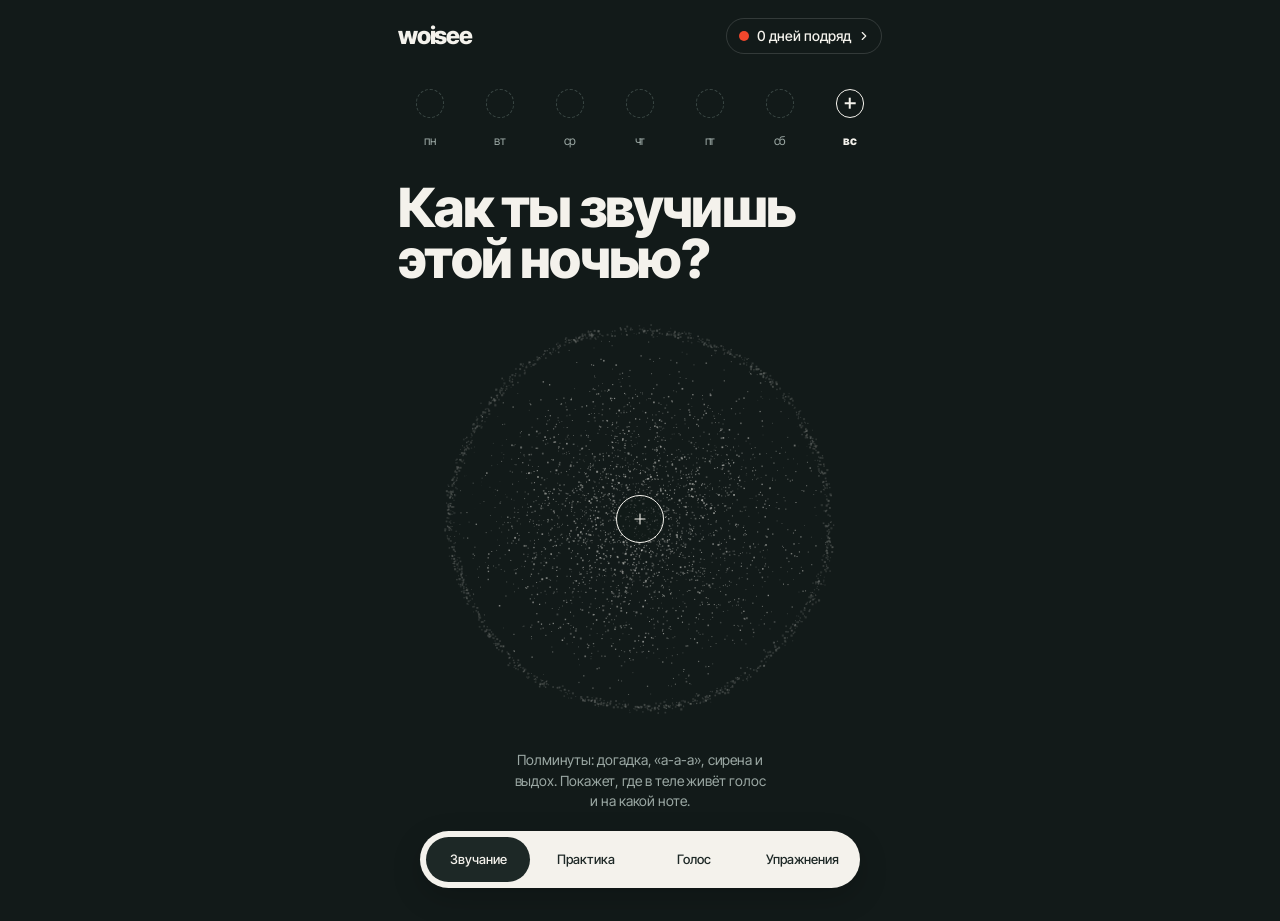
==== commit 28153664: "Профиль: плитки как в трекере, карта голоса с зонами и разбором, слепок голоса - плитки: тексты из т" ====
--- a/index.html
+++ b/index.html
@@ -529,6 +529,16 @@
 .pf-nav.static{justify-content:center;height:48px}
 #pfBody{display:flex;flex-direction:column;gap:18px}
 #pfBody>.pf-voice{margin-top:14px}
+.pf-tiles{display:grid;grid-template-columns:repeat(2,minmax(0,1fr));gap:10px}
+.pf-t{border-radius:22px;padding:14px 16px 16px;display:flex;flex-direction:column;gap:6px;background:var(--paper-2);color:var(--ink);min-width:0}
+.pf-t.b-breath,.pf-t.b-body{background:var(--c);color:var(--ebony)}
+.pf-t .l{font-size:13px;line-height:1.2;opacity:.72}
+.pf-t .v{font-size:38px;font-weight:800;letter-spacing:-.045em;line-height:1;margin-top:2px;display:flex;align-items:baseline;gap:5px;white-space:nowrap}
+.pf-t .v small{font-size:19px;font-weight:800;letter-spacing:-.02em;opacity:.5}
+.pf-t .s{font-size:13px;line-height:1.3;opacity:.72}
+.pf-vmap,.pf-cast{display:block;width:100%}
+.pf-read .hist{margin:0}
+.pf-say{font-size:14px;line-height:1.45;color:var(--muted);margin-top:10px}
 .pf-voice{border:1px solid var(--ink);border-radius:32px;padding:20px 20px 12px;display:flex;flex-direction:column;gap:6px}
 .pf-vtop{display:flex;justify-content:space-between;align-items:flex-start;gap:12px}
 .pf-vtxt{display:flex;flex-direction:column;gap:4px}
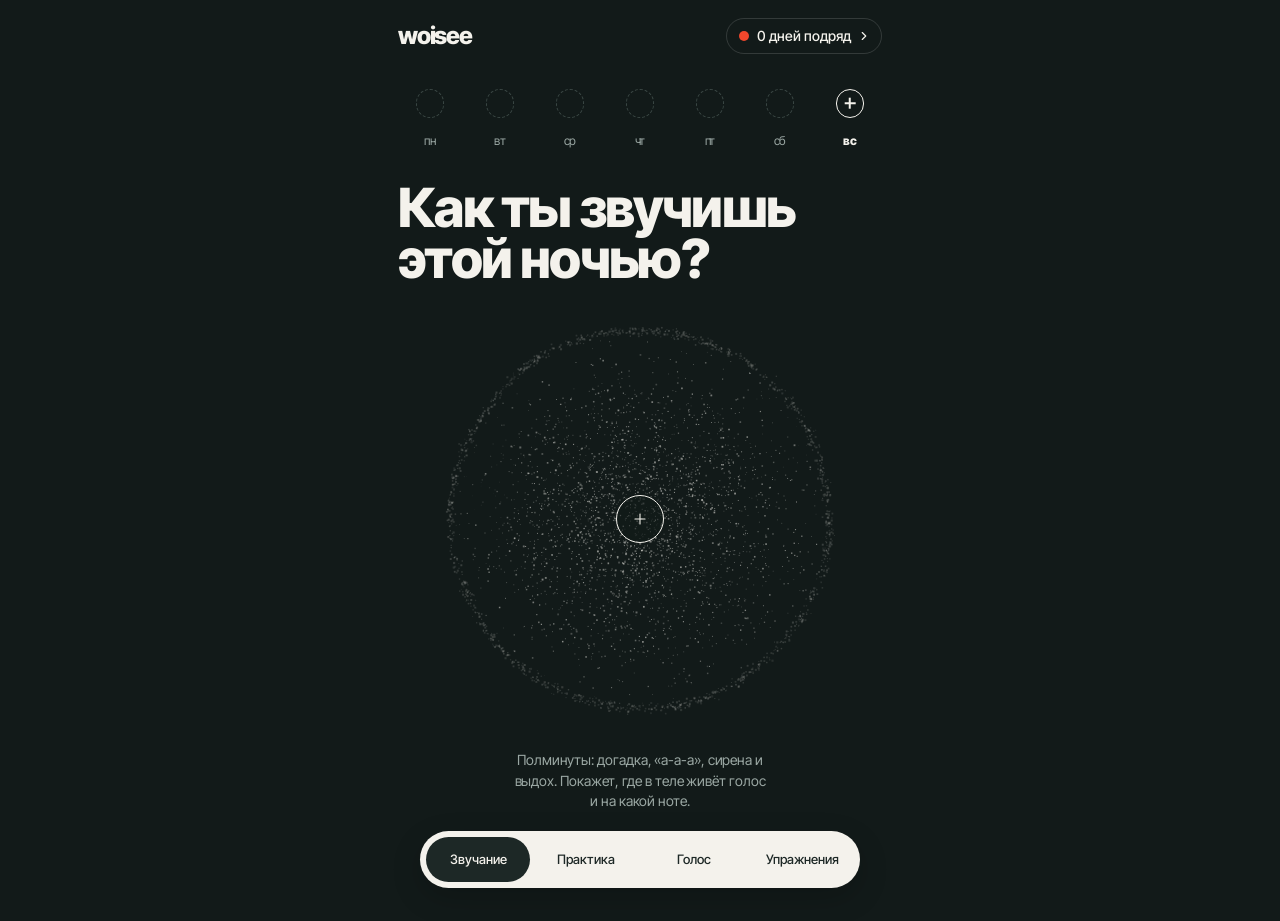
==== commit 61760d31: "Звучание: все отпечатки дня наслаиваются; гифка — картинка по центру и крупнее Co-Authored-By: Claud" ====
--- a/index.html
+++ b/index.html
@@ -1431,7 +1431,7 @@
 }
 function paintPlateFrame(ctx,k,ph,W,H,live){
   W=W||GIF_W;H=H||GIF_H;
-  if(!live&&window.WT){const G=WT.gifLayout(W,H);paintSynth(ctx,k,G.cx,G.cy,G.R,.07*Math.sin(2*Math.PI*ph));return;}
+  if(!live&&window.WT){const G=WT.gifLayout(W,H);paintSynth(ctx,k,G.cx,G.cy,G.R*.8,.07*Math.sin(2*Math.PI*ph));return;}
   paintSynth(ctx,k,W/2,H*(live?.5:.46),W*(live?.4:.38),.07*Math.sin(2*Math.PI*ph));
 }
 /* still pictures of days (the week in the profile): the first frame of the clips, or the rebuilt day */
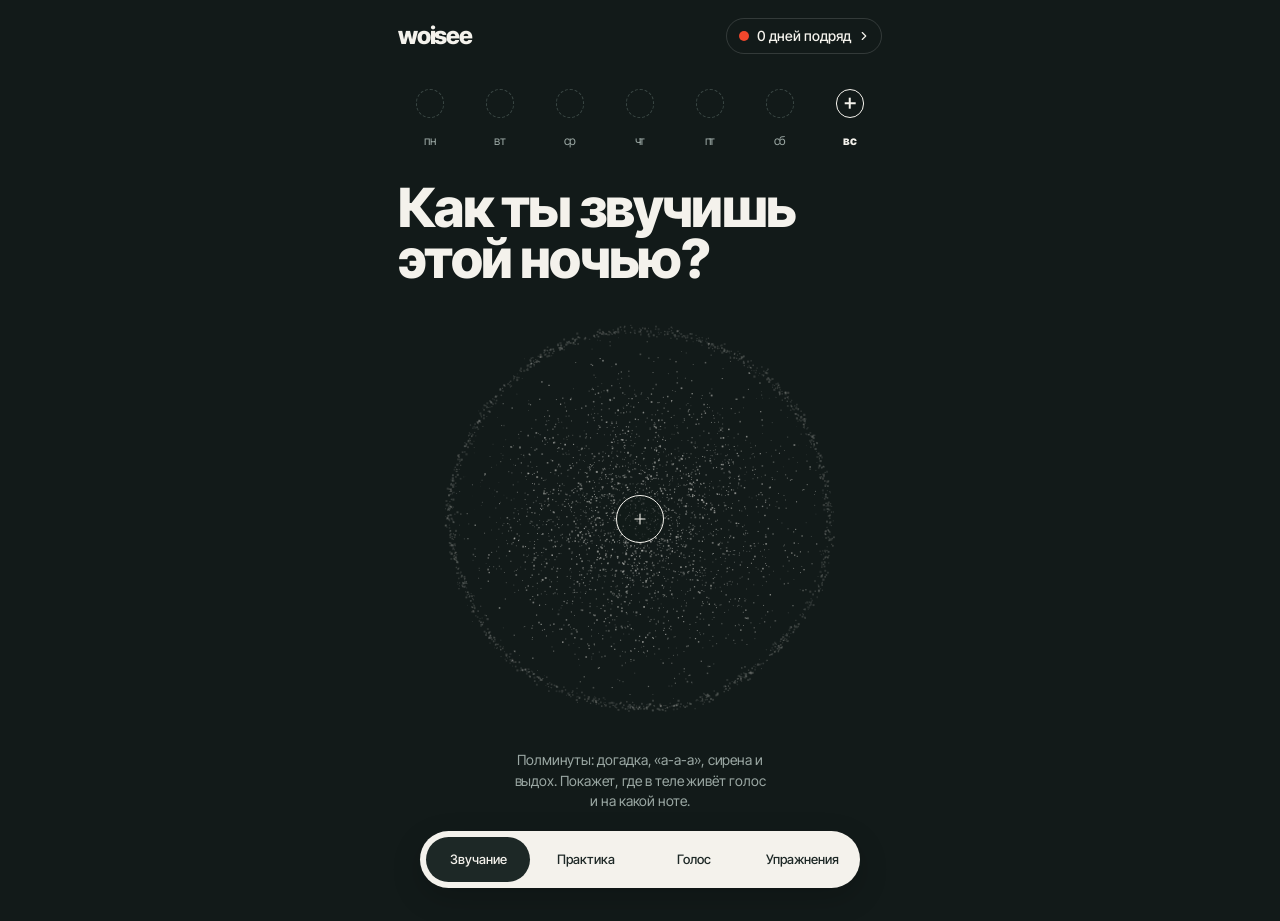
==== commit cce7aa6b: "Живые картинки дня везде: круг без каймы после отпечатка, неделя, месяц и ∞ как в Практике Co-Author" ====
--- a/index.html
+++ b/index.html
@@ -1391,11 +1391,12 @@
   if(!live&&window.WT){const G=WT.gifLayout(W,H);paintAt(ctx,frames,mul,G.cx,G.cy,G.R*1.18,1);return;}
   paintAt(ctx,frames,mul,W/2,H*(live?.5:.46),W*(live?.56:.5),1);
 }
-function paintAt(ctx,frames,mul,cx,cy,R,minZ,mono){
+function paintAt(ctx,frames,mul,cx,cy,R,minZ,mono,step){
+  step=step||1;
   if(mono)ctx.fillStyle=mono;
   for(const f of frames){
     const xy=f.xy,sa=f.sa,ci=f.ci,n=ci.length;
-    for(let i=0;i<n;i++){const z=Math.max(minZ,sa[i*2]/4000*R);if(!mono)ctx.fillStyle=f.cols[ci[i]];ctx.globalAlpha=Math.min(1,sa[i*2+1]/255*mul);ctx.fillRect(cx+xy[i*2]/8000*R-z/2,cy+xy[i*2+1]/8000*R-z/2,z,z);}
+    for(let i=0;i<n;i+=step){const z=Math.max(minZ,sa[i*2]/4000*R);if(!mono)ctx.fillStyle=f.cols[ci[i]];ctx.globalAlpha=Math.min(1,sa[i*2+1]/255*mul);ctx.fillRect(cx+xy[i*2]/8000*R-z/2,cy+xy[i*2+1]/8000*R-z/2,z,z);}
   }
   ctx.globalAlpha=1;
 }
@@ -1439,7 +1440,7 @@
   for(const cv of (root||document).querySelectorAll('canvas[data-daypic]')){
     const k=cv.dataset.daypic,s=cv.clientWidth;if(!s)continue;
     const clips=await dayClips(k),ctx=fitCv(cv,s);ctx.clearRect(0,0,s,s);
-    if(window.WT&&WT.dayNotes(k).length)WT.paintDayCell(cv,k);
+    if(window.WT){WT.liveCell(cv,k);continue;}
     else if(clips.length)paintAt(ctx,dayLayers(clips,0),layerMul(clips.length),s/2,s/2,s*.42,.6);
     else paintSynth(ctx,k,s/2,s/2,s*.42,0);
   }
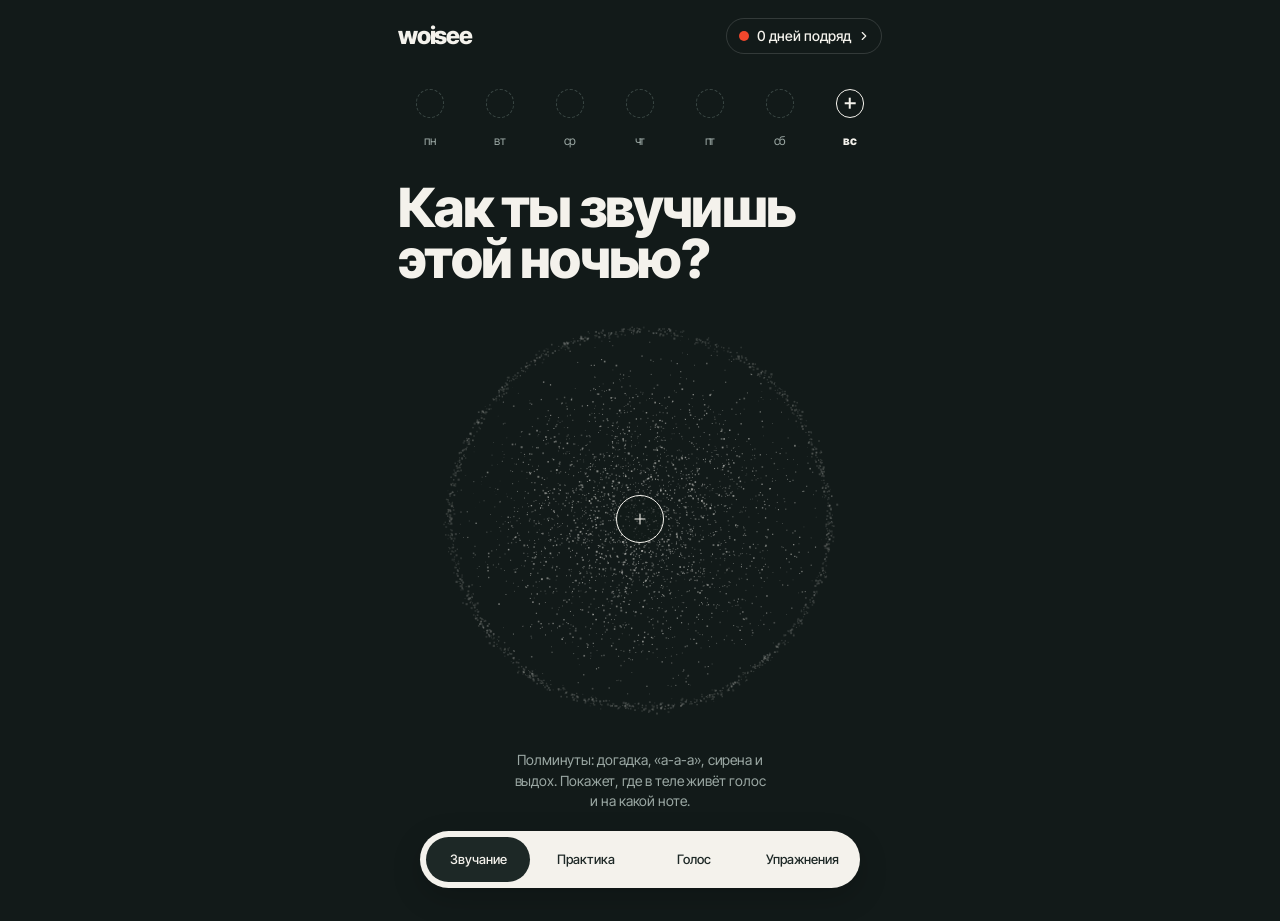
==== commit 24e25a52: "Убираем чакры: зоны только частями тела, без переключателя в профиле и настройках Co-Authored-By: Cl" ====
--- a/index.html
+++ b/index.html
@@ -1985,7 +1985,6 @@
   <section class="pr-set">
     <label class="pr-line pr-name"><span>Как к вам обращаться</span><input id="prNameIn" type="text" maxlength="40" autocomplete="given-name" placeholder="Имя" value="${esc(data.profile.name||'')}"></label>
     <div class="pr-line"><span>Звуковой сигнал в конце таймера</span>${sw('sound',data.profile.sound!==false,'Звуковой сигнал')}</div>
-    ${window.WT?`<div class="pr-line"><span>Чакры вместо частей тела<small>Подписи зон в отпечатке голоса и в профиле.</small></span>${sw('zonelab',data.profile.zoneLabels==='chakra','Чакры вместо частей тела')}</div>`:''}
     ${HAS_FORM?`<div class="pr-line"><span>Микрофон в упражнениях<small>Голос собирает форму. Звук не записывается.</small></span>${sw('mic',data.profile.micOff!==true,'Микрофон в упражнениях')}</div>
     <div class="pr-line"><span>Радуга нот<small>Цвет точек — нота. Выключено — один цвет.</small></span>${sw('rain',data.profile.rain!==false,'Радуга нот')}</div>`:''}
   </section>
@@ -2293,7 +2292,6 @@
     case 'finishNow':complete(false);break;
     case 'next':nextEx();break;
     case 'sound':data.profile.sound=data.profile.sound===false;saveProfile();audioInit();render();break;
-    case 'zonelab':data.profile.zl2=1;data.profile.zoneLabels=data.profile.zoneLabels==='chakra'?'body':'chakra';saveProfile();render();break;
     case 'psnd':state.sound=v;render();break;
     case 'snd':if(!ex.sw.running){ex.sw.sound=v;ex.sw.last=null;document.querySelectorAll('.snd').forEach(x=>x.setAttribute('aria-pressed',x.dataset.v===v));$('swRec').hidden=true;$('swBtn').innerHTML='Старт<br>выдоха';$('swHist').innerHTML=exhaleHist(v);paintPlates($('swHist'));tick();}break;
     case 'sw':swToggle();break;
@@ -2318,8 +2316,8 @@
 });
 
 loadLocal();
-/* earlier builds saved the profile's Тело/Чакры switch as the default: back to body parts once, chakras only from the settings */
-if(!data.profile.zl2){delete data.profile.zoneLabels;data.profile.zl2=1;saveLocal(true);}
+/* zones are named by body parts only: an old chakra setting is dropped */
+if('zoneLabels' in data.profile||'zl2' in data.profile){delete data.profile.zoneLabels;delete data.profile.zl2;saveLocal(true);}
 render();
 try{if(navigator.storage&&navigator.storage.persist)navigator.storage.persist();}catch(e){}
 if('serviceWorker' in navigator)window.addEventListener('load',()=>{navigator.serviceWorker.register('sw.js').catch(()=>{});});
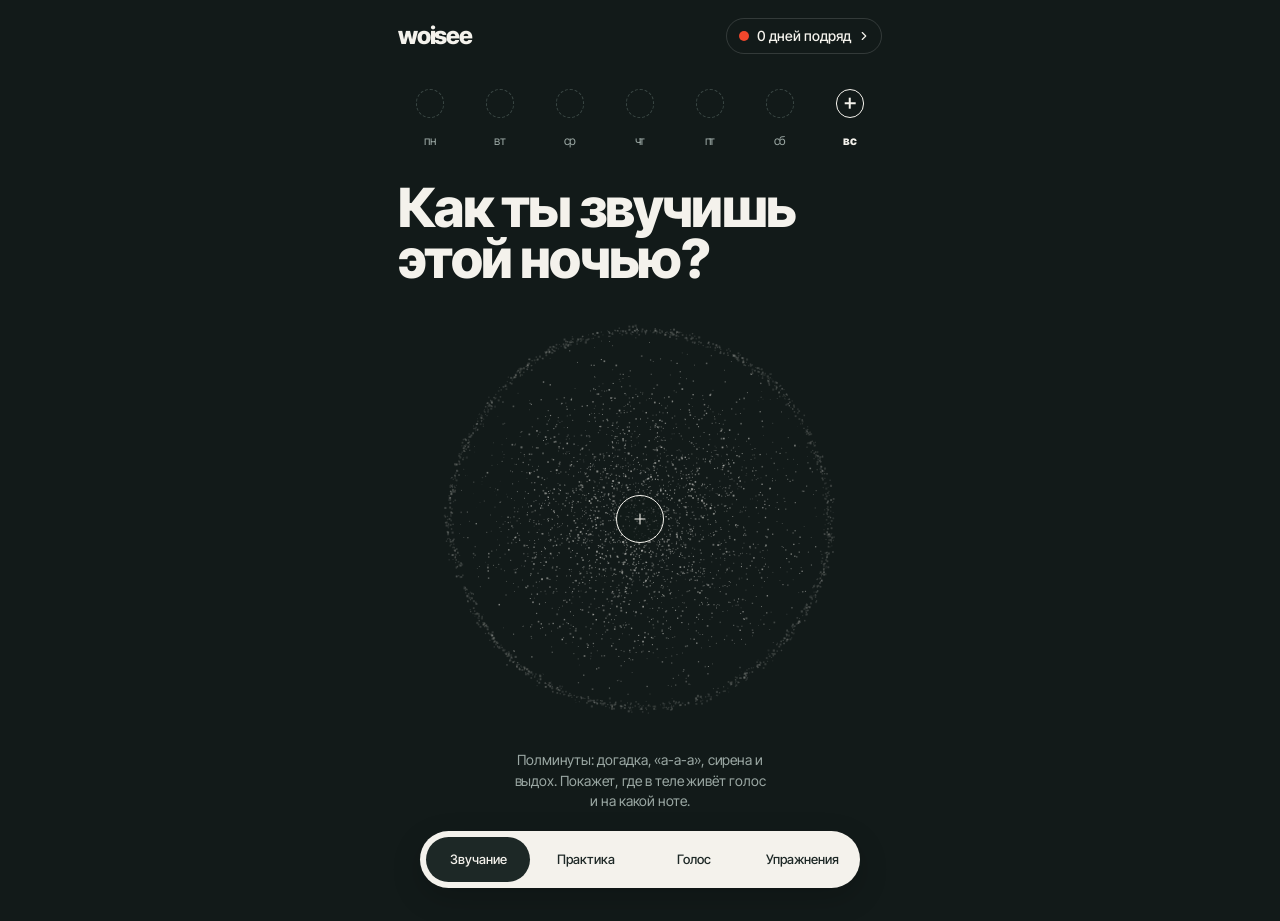
==== commit 0515d116: "Профиль: тонкая рамка «Как звучит голос», нота справа сверху, без примера, тело крупнее Co-Authored-" ====
--- a/index.html
+++ b/index.html
@@ -539,10 +539,12 @@
 .pf-vmap,.pf-cast{display:block;width:100%}
 .pf-read .hist{margin:0}
 .pf-say{font-size:14px;line-height:1.45;color:var(--muted);margin-top:10px}
-.pf-voice{border:1px solid var(--ink);border-radius:32px;padding:20px 20px 12px;display:flex;flex-direction:column;gap:6px}
+.pf-voice{border:.5px solid var(--ink);border-radius:32px;padding:20px 20px 12px;display:flex;flex-direction:column;gap:6px}
 .pf-vtop{display:flex;justify-content:space-between;align-items:flex-start;gap:12px}
-.pf-vtxt{display:flex;flex-direction:column;gap:4px}
-.pf-vtxt>span:not(.note){font-size:14px}
+.pf-vtop.empty{flex-direction:column;gap:4px}
+.pf-vtxt{display:flex;flex-direction:column;gap:6px;align-items:flex-end;text-align:right}
+.pf-vtop.empty .pf-vtxt{align-items:flex-start;text-align:left}
+.pf-vtxt>span:not(.note){font-size:14px;line-height:1.3}
 .pf-note{font-size:64px;font-weight:800;letter-spacing:-.05em;line-height:.95}
 .pf-note.none{font-size:30px;letter-spacing:-.03em;line-height:1}
 .pf-voice canvas{display:block;width:100%;margin-top:4px}
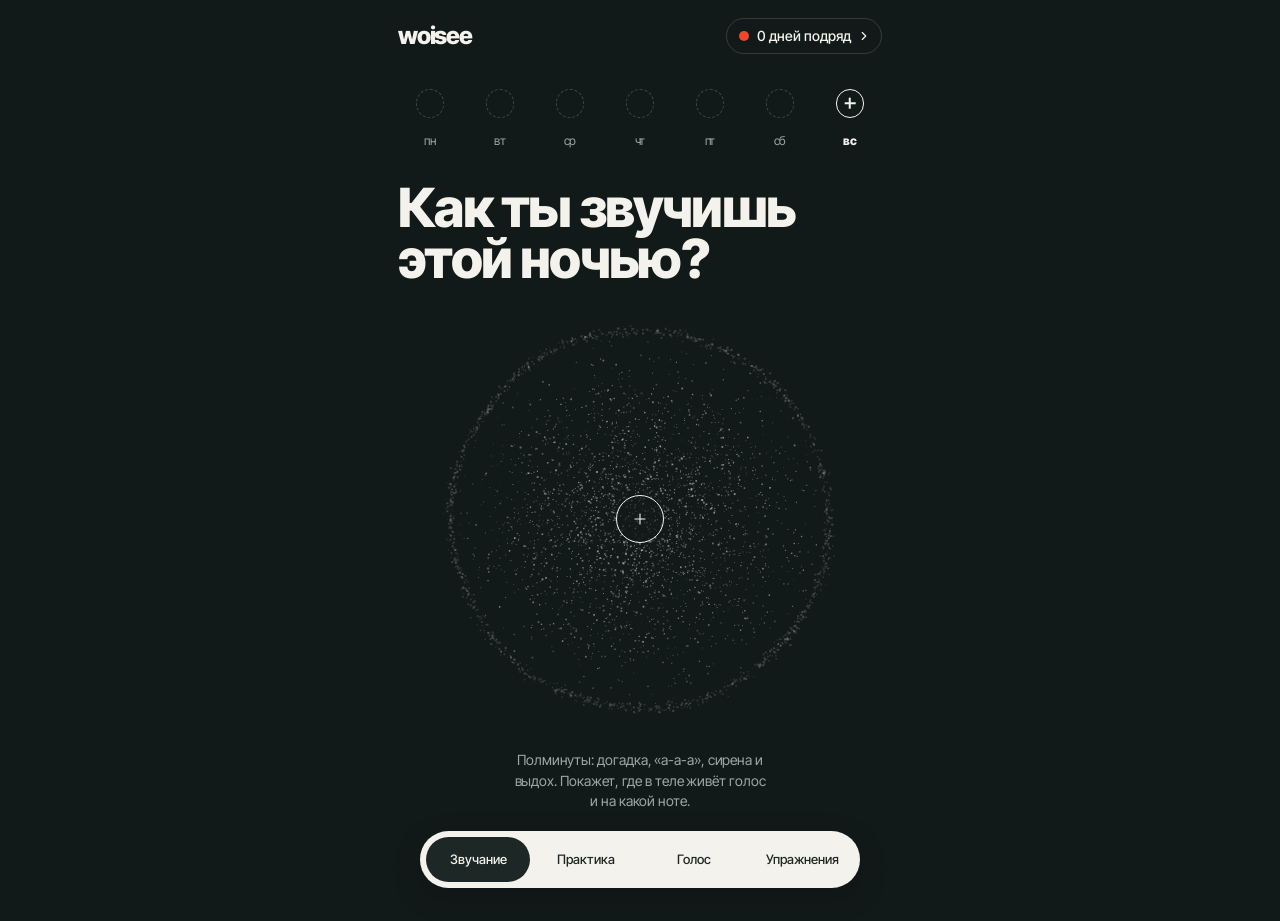
==== commit 686d4629: "Профиль: нота меньше и в своём цвете, колонка по левому краю, верх по строке «Как звучит голос» Co-A" ====
--- a/index.html
+++ b/index.html
@@ -542,11 +542,12 @@
 .pf-voice{border:.5px solid var(--ink);border-radius:32px;padding:20px 20px 12px;display:flex;flex-direction:column;gap:6px}
 .pf-vtop{display:flex;justify-content:space-between;align-items:flex-start;gap:12px}
 .pf-vtop.empty{flex-direction:column;gap:4px}
-.pf-vtxt{display:flex;flex-direction:column;gap:6px;align-items:flex-end;text-align:right}
-.pf-vtop.empty .pf-vtxt{align-items:flex-start;text-align:left}
+.pf-vtxt{display:flex;flex-direction:column;gap:6px;width:156px;flex:none}
+.pf-vtop.empty .pf-vtxt{width:auto}
 .pf-vtxt>span:not(.note){font-size:14px;line-height:1.3}
-.pf-note{font-size:64px;font-weight:800;letter-spacing:-.05em;line-height:.95}
-.pf-note.none{font-size:30px;letter-spacing:-.03em;line-height:1}
+/* the note's x-height lines up with the top of «Как звучит голос»; the column is as wide as its longest line */
+.pf-note{font-size:44px;font-weight:800;letter-spacing:-.04em;line-height:1;margin-top:-8px}
+.pf-note.none{font-size:30px;letter-spacing:-.03em;margin-top:0}
 .pf-voice canvas{display:block;width:100%;margin-top:4px}
 .mini{display:flex;gap:4px;flex:none}
 .mini button{font-size:12px;font-weight:600;padding:6px 10px;border-radius:99px;color:var(--muted);border:1px solid var(--rule)}
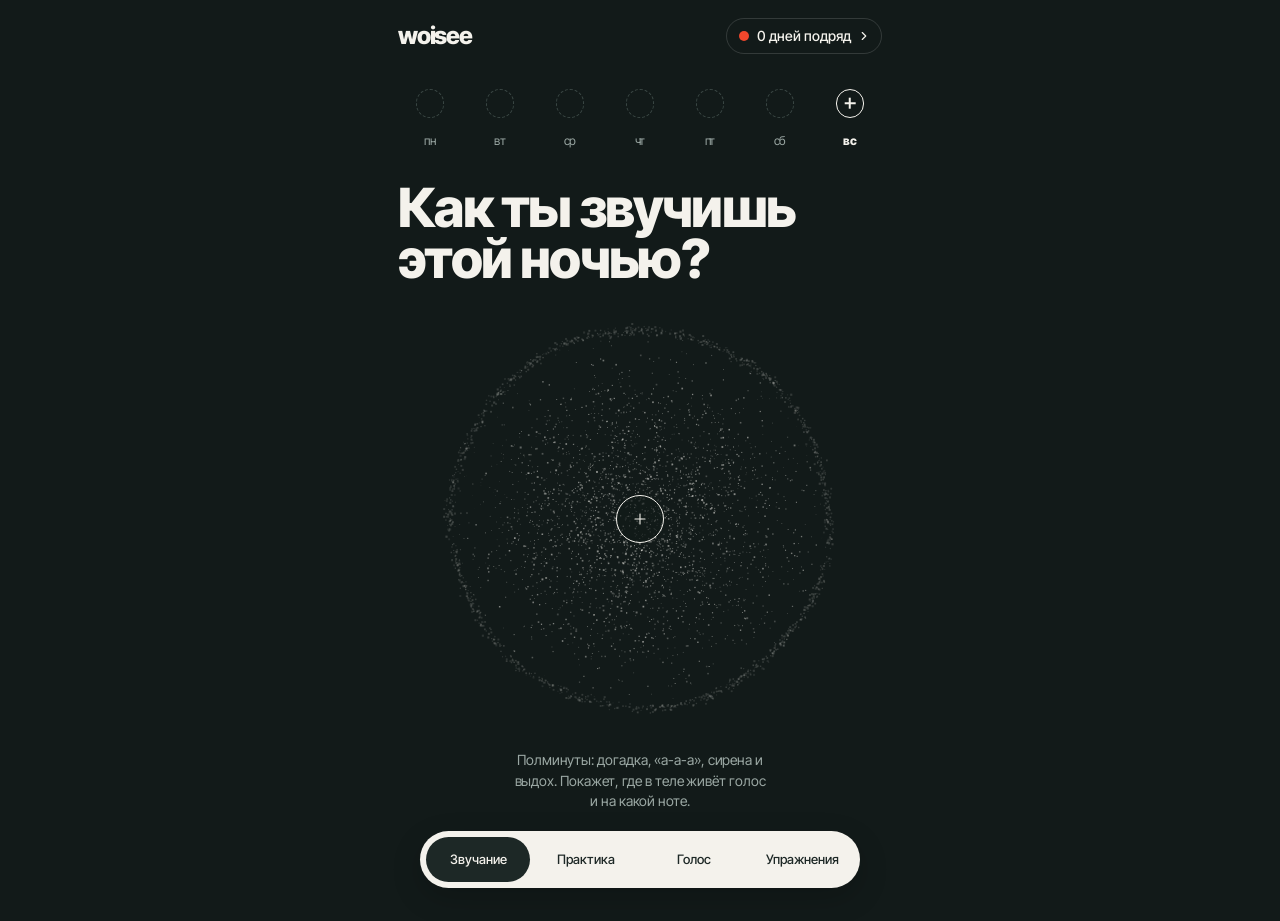
==== commit 9cbee571: "Профиль: в карточках больше воздуха до значения, подпись ближе к нему Co-Authored-By: Claude Opus 5." ====
--- a/index.html
+++ b/index.html
@@ -530,12 +530,13 @@
 #pfBody{display:flex;flex-direction:column;gap:18px}
 #pfBody>.pf-voice{margin-top:14px}
 .pf-tiles{display:grid;grid-template-columns:repeat(2,minmax(0,1fr));gap:10px}
-.pf-t{border-radius:22px;padding:14px 16px 16px;display:flex;flex-direction:column;gap:6px;background:var(--paper-2);color:var(--ink);min-width:0}
+.pf-t{border-radius:22px;padding:16px 16px 18px;display:flex;flex-direction:column;gap:0;background:var(--paper-2);color:var(--ink);min-width:0}
 .pf-t.b-breath,.pf-t.b-body{background:var(--c);color:var(--ebony)}
 .pf-t .l{font-size:13px;line-height:1.2;opacity:.72}
-.pf-t .v{font-size:38px;font-weight:800;letter-spacing:-.045em;line-height:1;margin-top:2px;display:flex;align-items:baseline;gap:5px;white-space:nowrap}
+.pf-t .v{font-size:38px;font-weight:800;letter-spacing:-.045em;line-height:1;margin-top:22px;display:flex;align-items:baseline;gap:5px;white-space:nowrap}
 .pf-t .v small{font-size:19px;font-weight:800;letter-spacing:-.02em;opacity:.5}
-.pf-t .s{font-size:13px;line-height:1.3;opacity:.72}
+/* outer and inner: the label stands apart, the note under the value sticks to it */
+.pf-t .s{font-size:13px;line-height:1.3;opacity:.72;margin-top:6px}
 .pf-vmap,.pf-cast{display:block;width:100%}
 .pf-read .hist{margin:0}
 .pf-say{font-size:14px;line-height:1.45;color:var(--muted);margin-top:10px}
